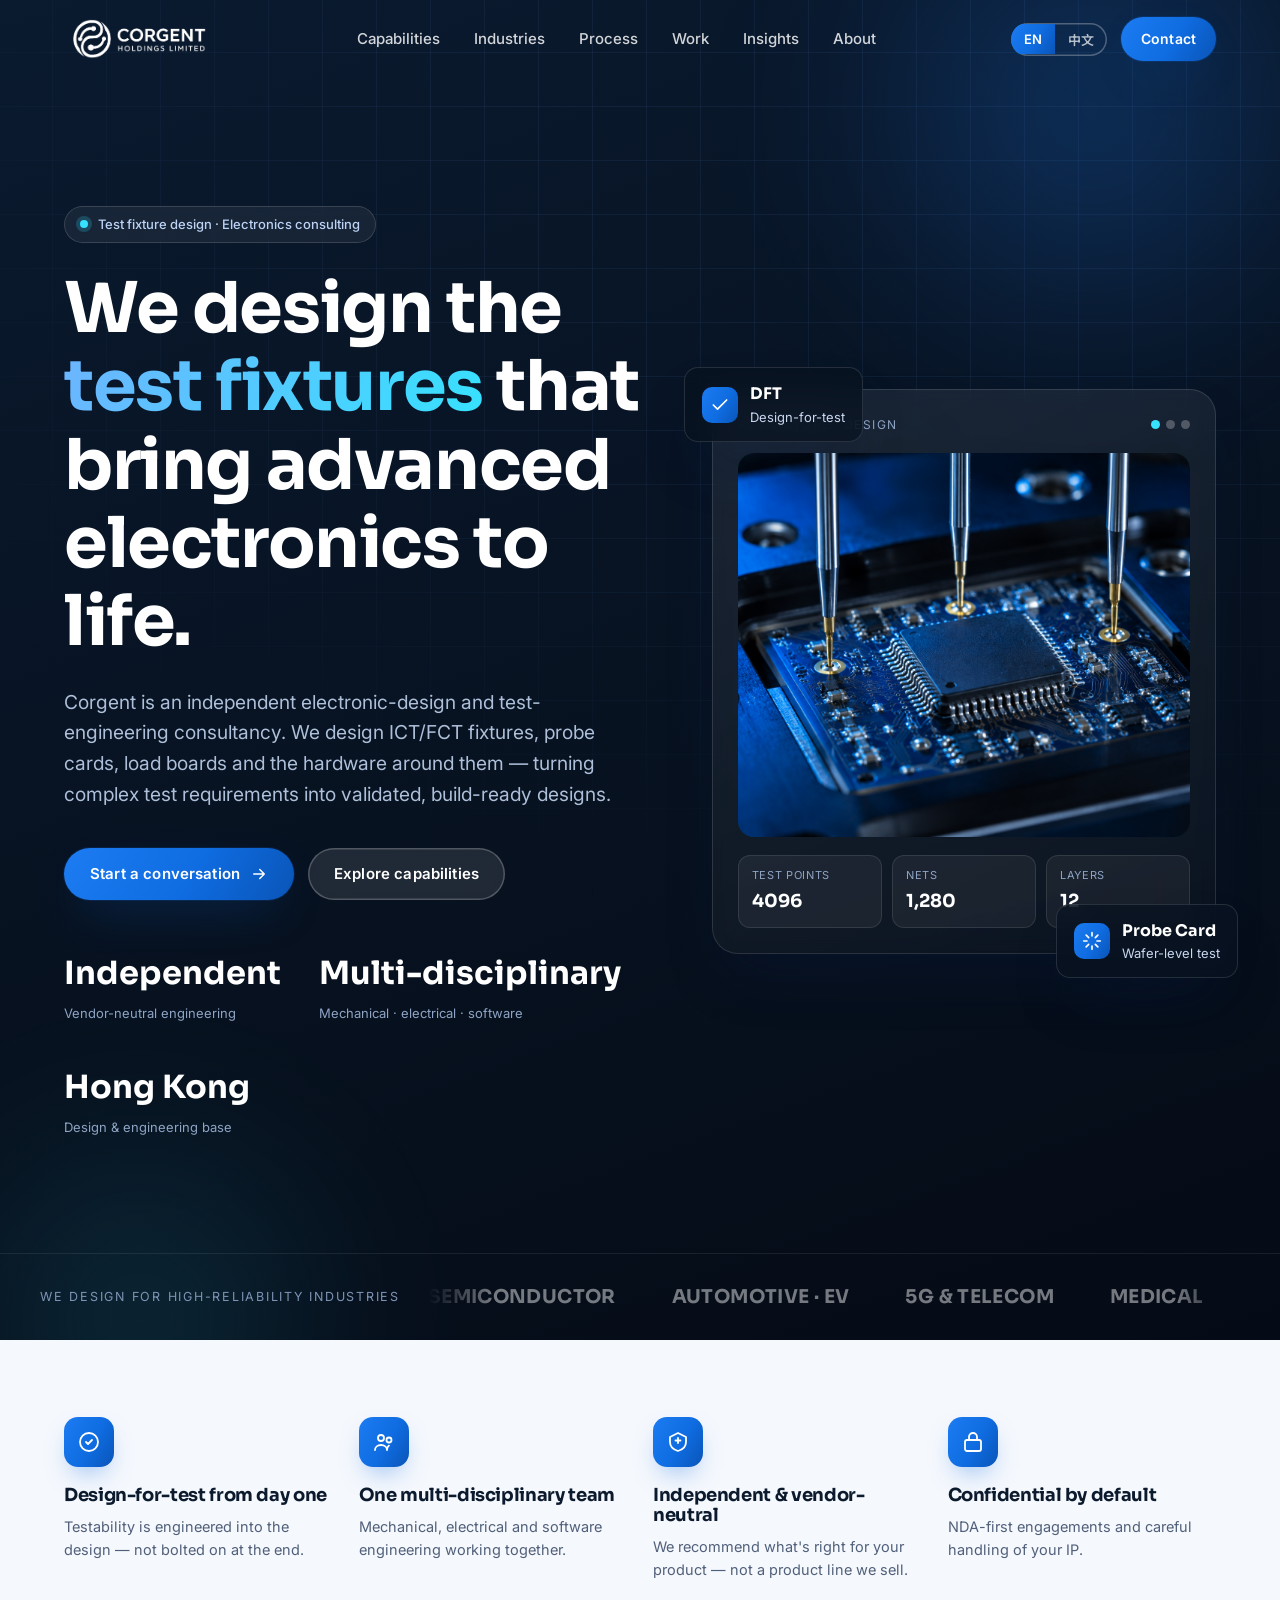
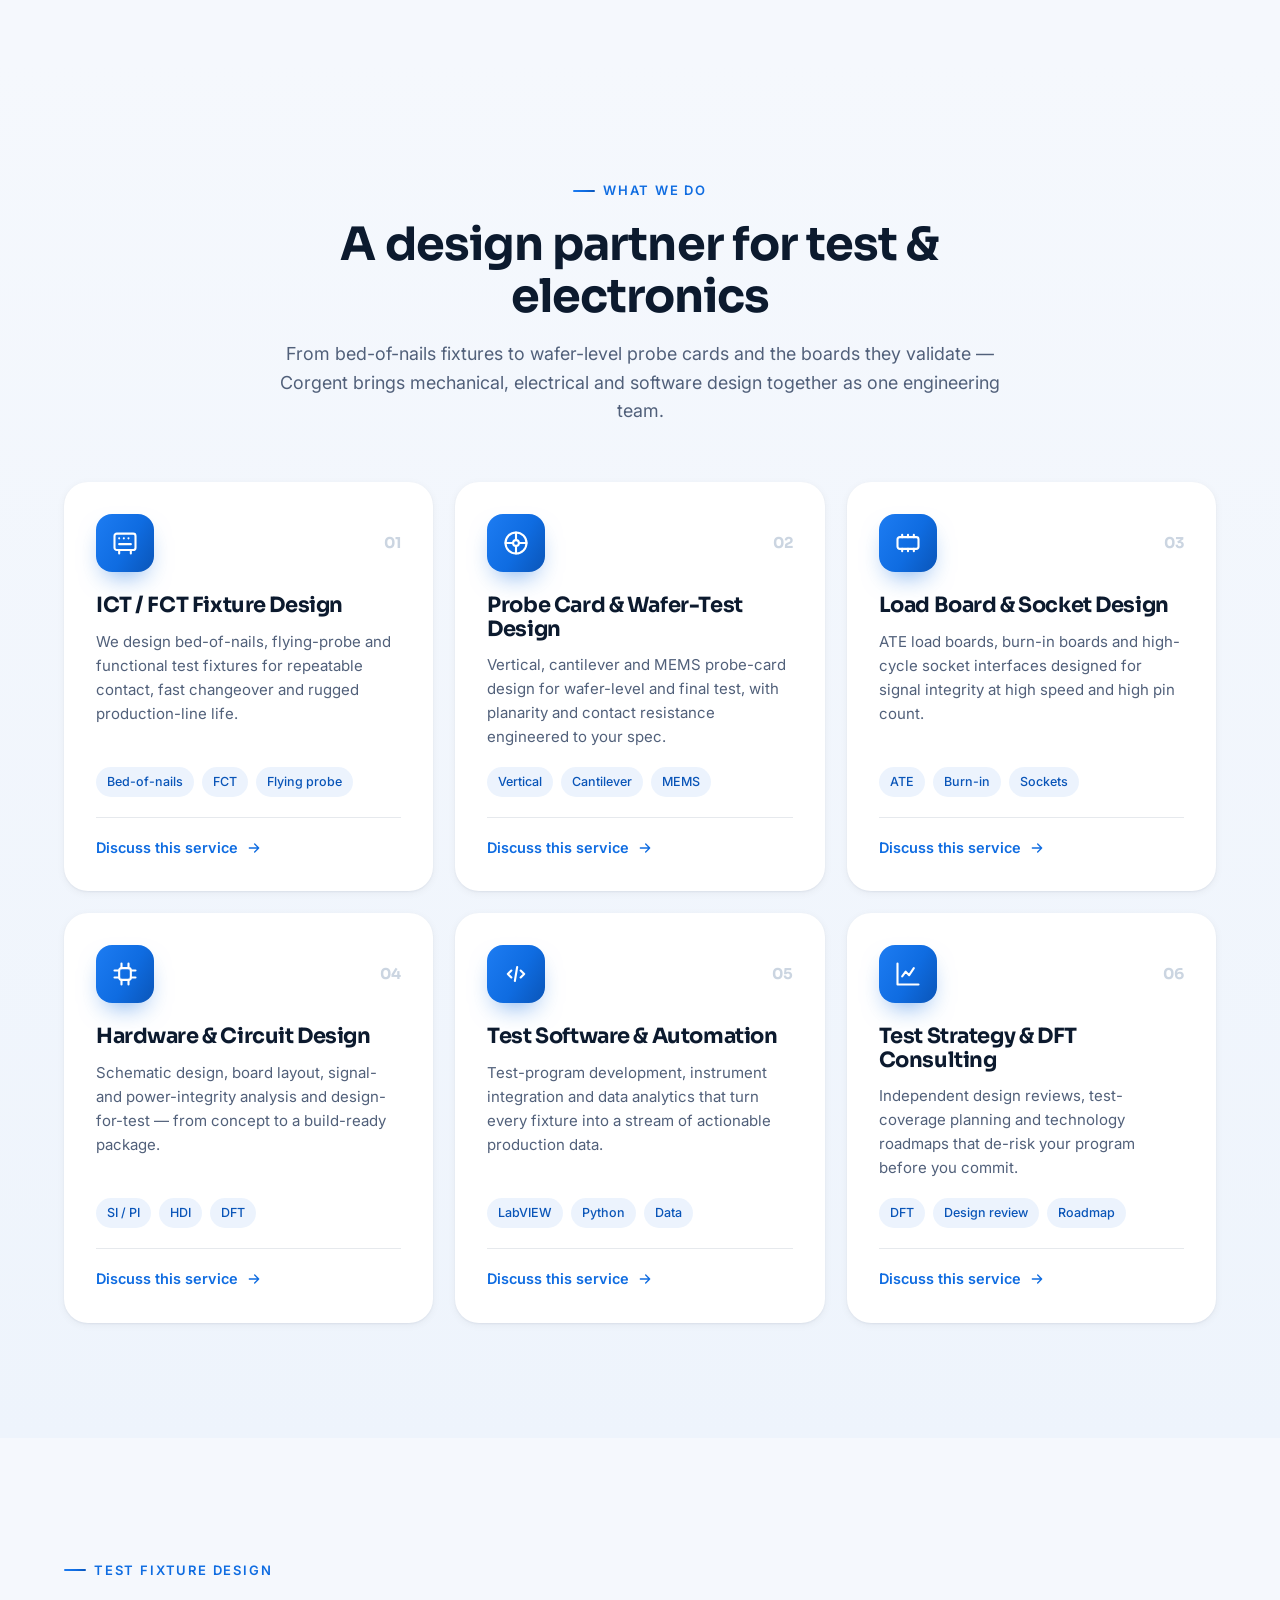
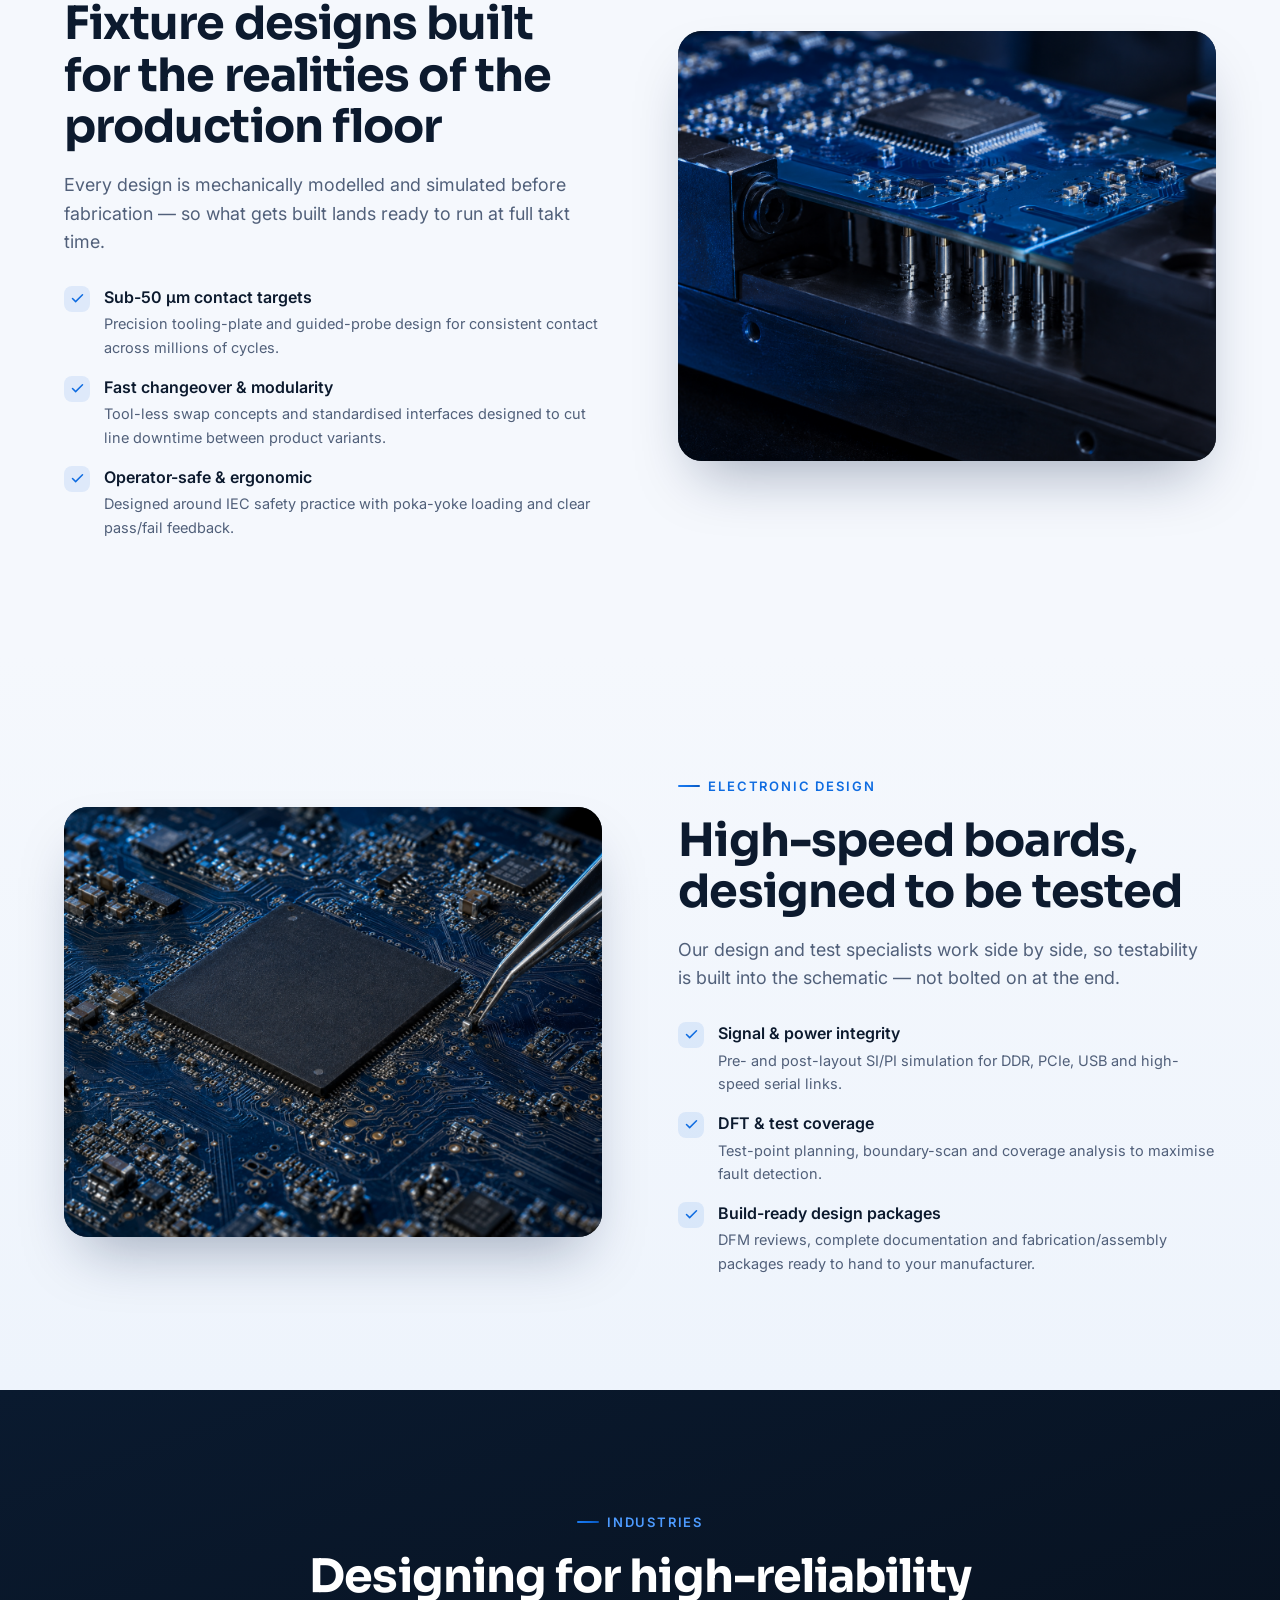
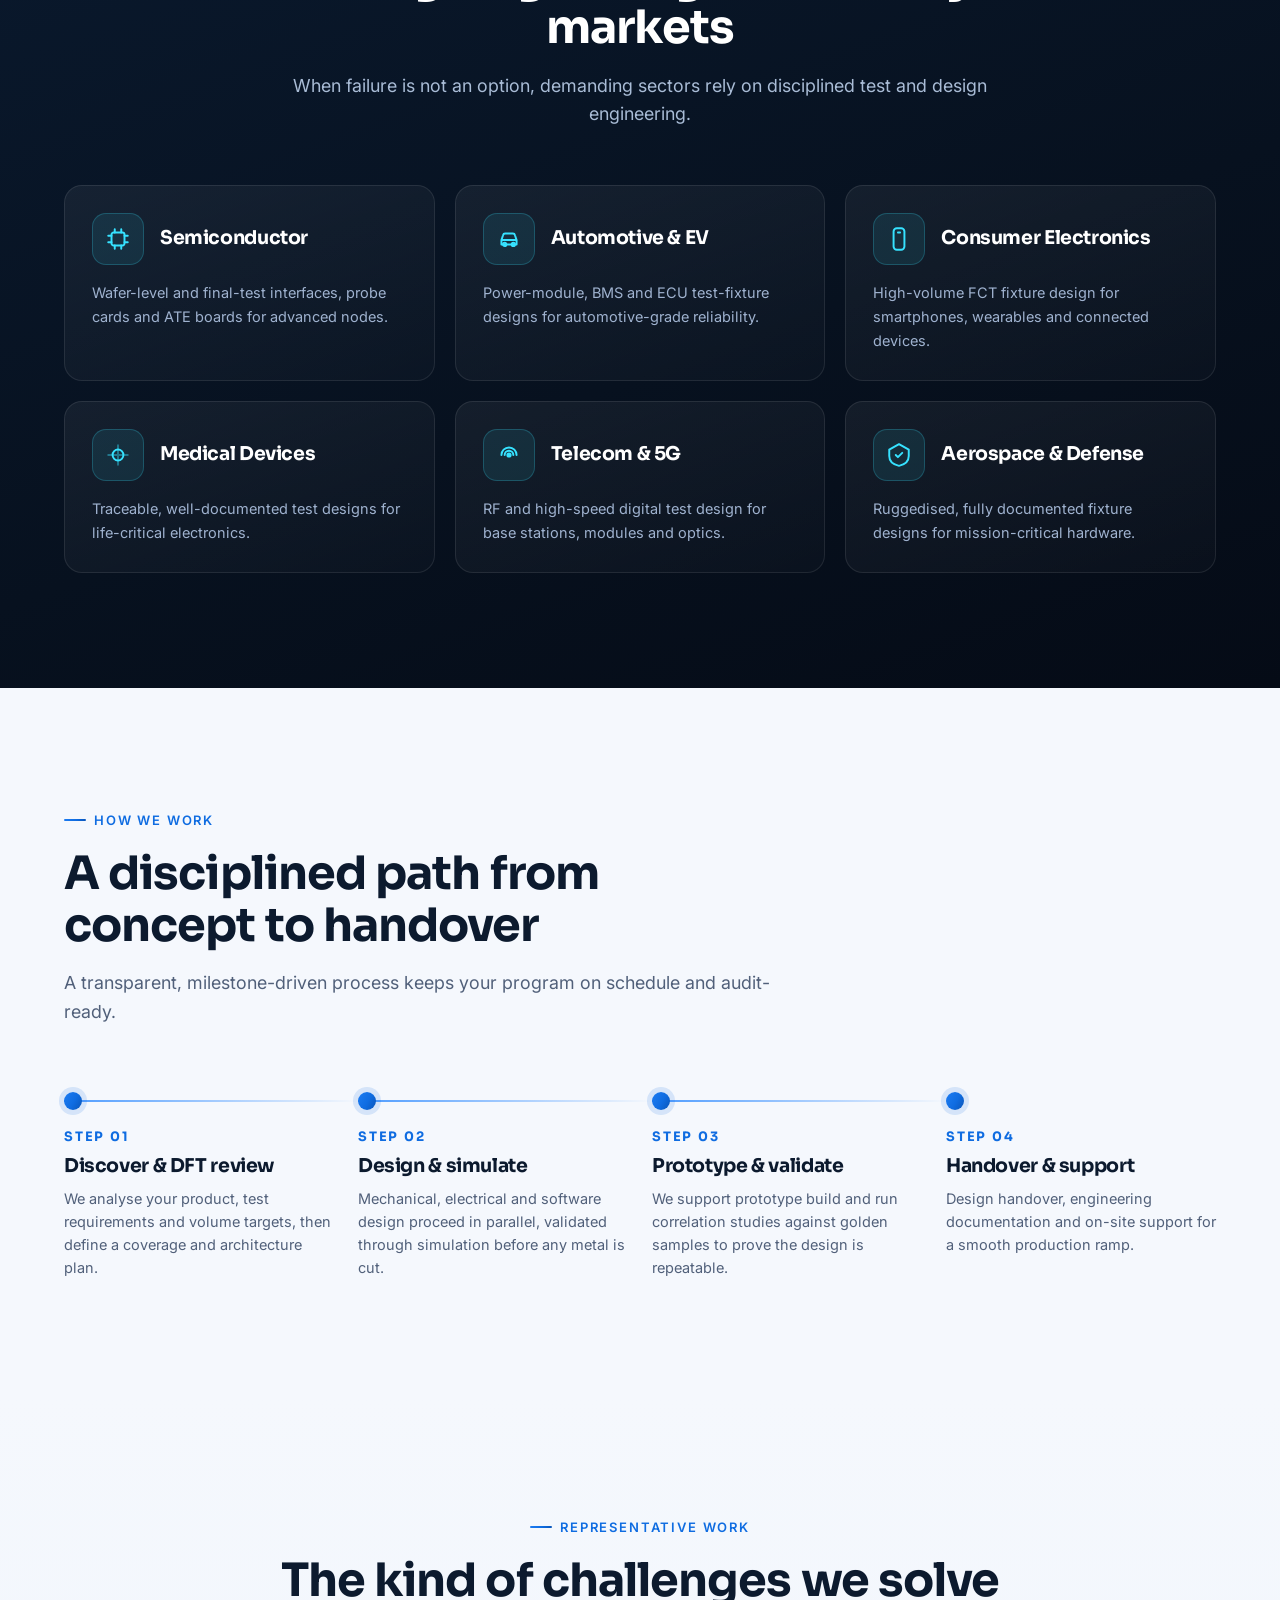
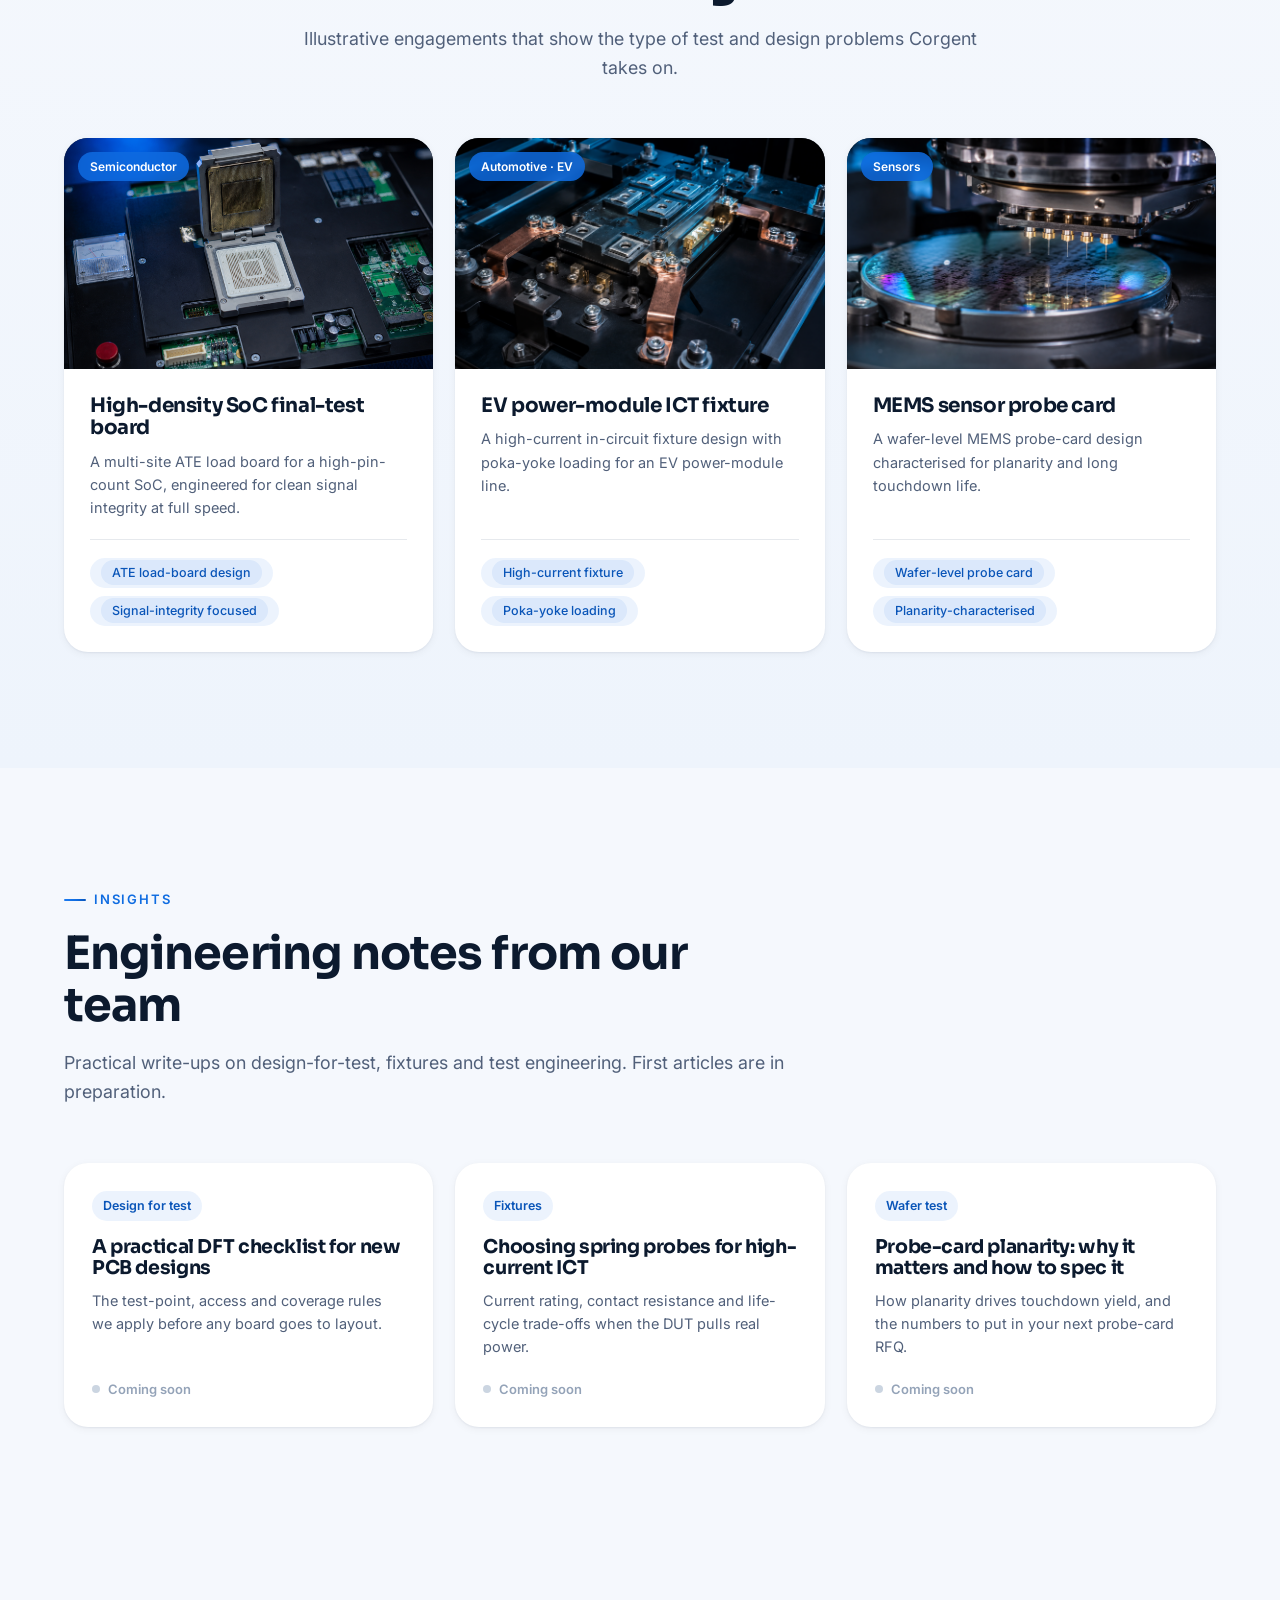
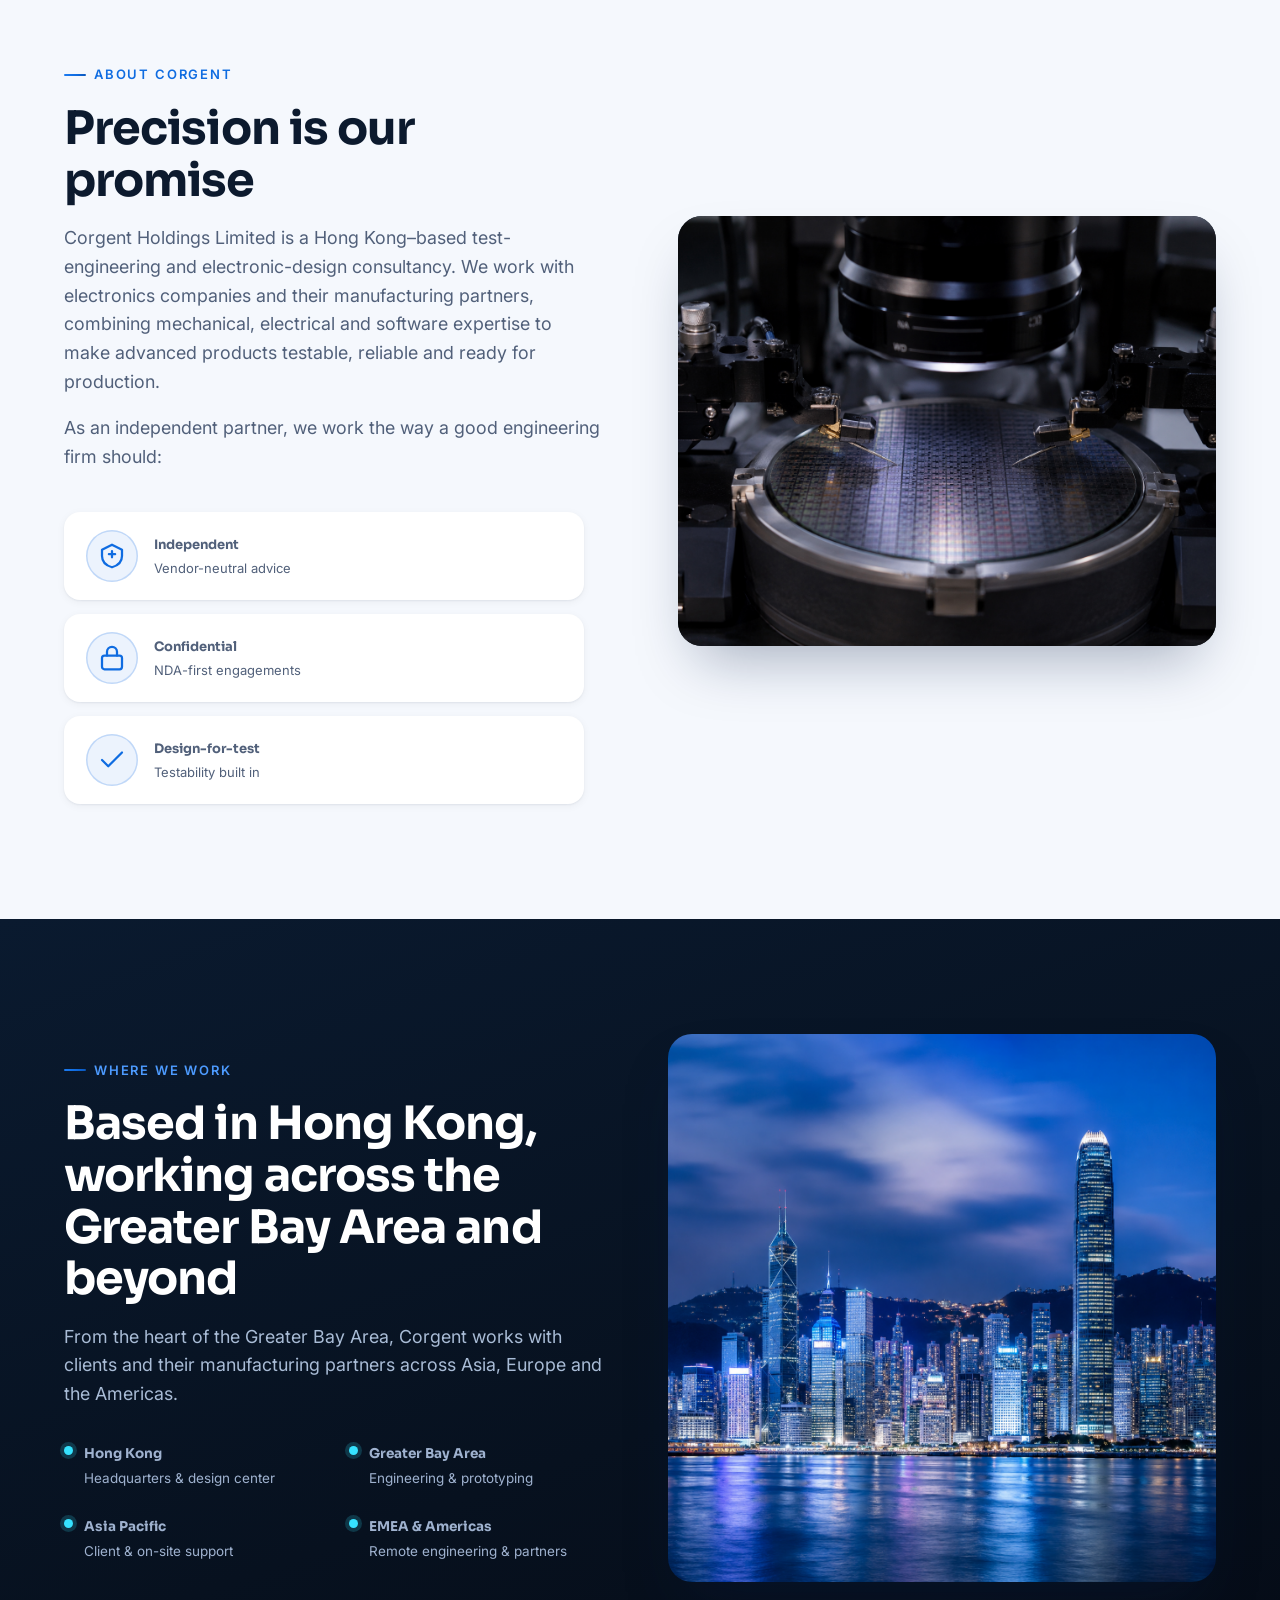
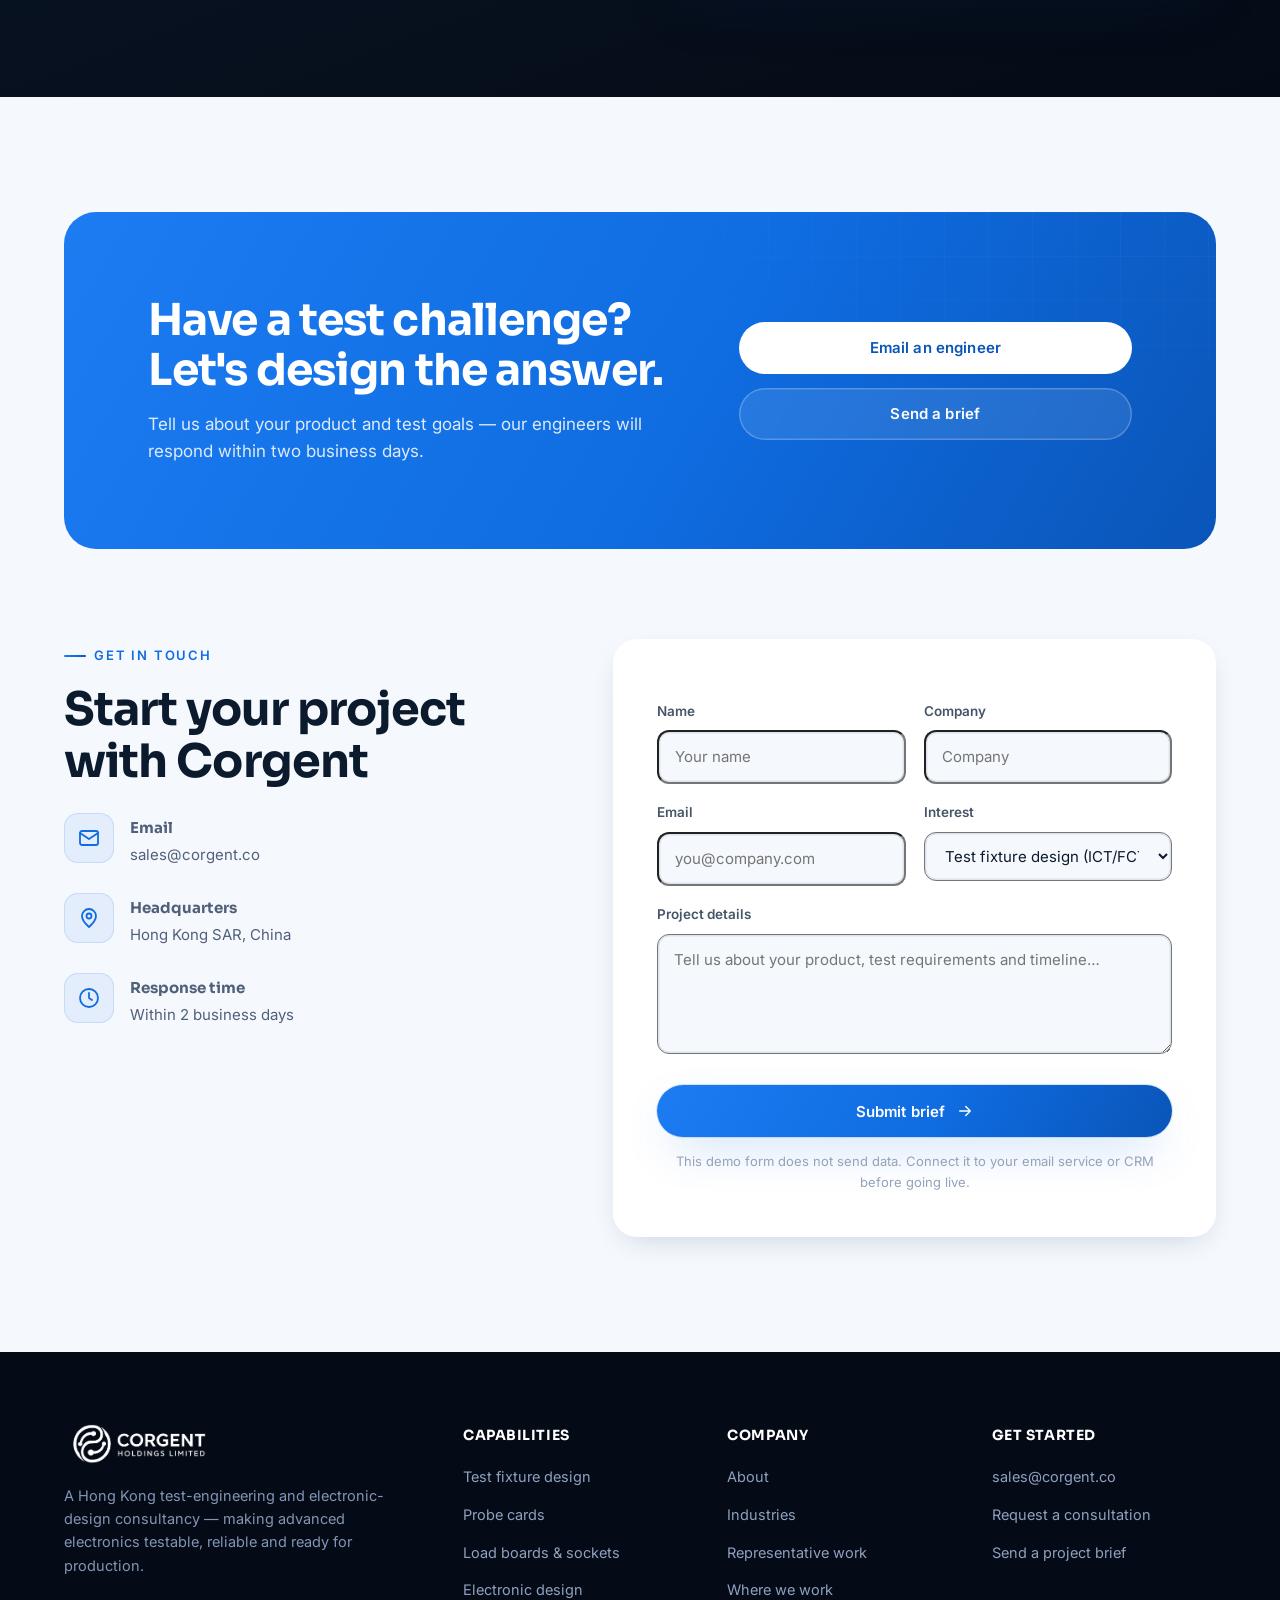
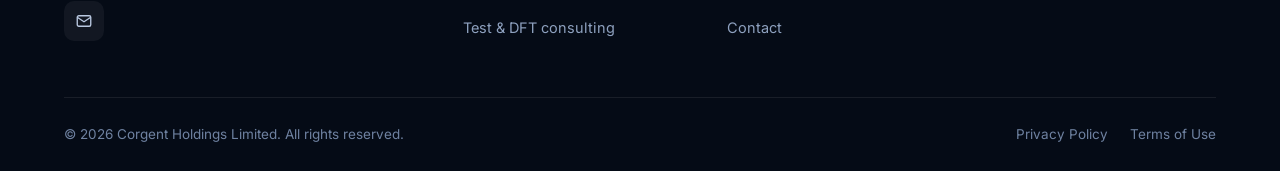
==== index.html @ 74ef3e73 "Corgent Holdings official website Bilingual (EN/中文) static site for Corgent Holdings Limited — a Hon" ====
<!DOCTYPE html>
<html lang="en">
<head>
  <meta charset="UTF-8" />
  <meta name="viewport" content="width=device-width, initial-scale=1.0" />
  <title>Corgent Holdings | Test Fixture &amp; Electronic Design Consultancy</title>
  <meta name="description" content="Corgent Holdings Limited is a Hong Kong electronic-design and test-engineering consultancy. We design chip test fixtures — ICT/FCT, probe cards, load boards and sockets — and advise on design-for-test, signal integrity and hardware design." />
  <meta name="keywords" content="test fixture design, ICT FCT fixture design, probe card design, ATE load board design, design for test, DFT consulting, electronic design consultancy, Corgent, 测试治具设计, 探针卡, 电子设计顾问" />
  <meta name="author" content="Corgent Holdings Limited" />
  <link rel="icon" href="assets/img/favicon.ico" />
  <meta property="og:title" content="Corgent Holdings | Test Fixture &amp; Electronic Design Consultancy" />
  <meta property="og:description" content="An independent test-engineering and electronic-design consultancy based in Hong Kong." />
  <meta property="og:type" content="website" />
  <link rel="preconnect" href="https://fonts.googleapis.com" />
  <link rel="preconnect" href="https://fonts.gstatic.com" crossorigin />
  <link href="https://fonts.googleapis.com/css2?family=Sora:wght@400;500;600;700;800&family=Inter:wght@400;500;600;700&family=Noto+Sans+SC:wght@400;500;700&display=swap" rel="stylesheet" />
  <link rel="stylesheet" href="assets/css/styles.css" />
</head>
<body>

<!-- ============================ HEADER ============================ -->
<header class="header">
  <div class="container header__bar">
    <a href="#home" class="brand" aria-label="Corgent Holdings">
      <img class="brand__logo" src="assets/img/corgent-logo.png" alt="Corgent Holdings Limited" />
    </a>

    <nav class="nav" aria-label="Primary">
      <a class="nav__link" href="#capabilities"><span data-lang="en">Capabilities</span><span data-lang="zh">核心能力</span></a>
      <a class="nav__link" href="#industries"><span data-lang="en">Industries</span><span data-lang="zh">服务行业</span></a>
      <a class="nav__link" href="#process"><span data-lang="en">Process</span><span data-lang="zh">工作流程</span></a>
      <a class="nav__link" href="#work"><span data-lang="en">Work</span><span data-lang="zh">代表项目</span></a>
      <a class="nav__link" href="#insights"><span data-lang="en">Insights</span><span data-lang="zh">洞察</span></a>
      <a class="nav__link" href="#about"><span data-lang="en">About</span><span data-lang="zh">关于我们</span></a>
    </nav>

    <div class="header__right">
      <div class="lang-toggle" role="group" aria-label="Language">
        <button data-lang-btn="en" type="button">EN</button>
        <button data-lang-btn="zh" type="button">中文</button>
      </div>
      <span class="header__cta">
        <a class="btn btn--primary" href="#contact"><span data-lang="en">Contact</span><span data-lang="zh">联系我们</span></a>
      </span>
      <button class="burger" aria-label="Menu" aria-expanded="false" type="button"><span></span><span></span><span></span></button>
    </div>
  </div>
</header>

<!-- mobile drawer -->
<nav class="mobile-nav" aria-label="Mobile">
  <a href="#capabilities"><span data-lang="en">Capabilities</span><span data-lang="zh">核心能力</span></a>
  <a href="#industries"><span data-lang="en">Industries</span><span data-lang="zh">服务行业</span></a>
  <a href="#process"><span data-lang="en">Process</span><span data-lang="zh">工作流程</span></a>
  <a href="#work"><span data-lang="en">Work</span><span data-lang="zh">代表项目</span></a>
  <a href="#insights"><span data-lang="en">Insights</span><span data-lang="zh">洞察</span></a>
  <a href="#about"><span data-lang="en">About</span><span data-lang="zh">关于我们</span></a>
  <a class="btn btn--primary" href="#contact"><span data-lang="en">Contact us</span><span data-lang="zh">联系我们</span></a>
</nav>

<main>
<!-- ============================ HERO ============================ -->
<section class="hero" id="home">
  <div class="hero__bg" aria-hidden="true">
    <div class="hero__grid"></div>
    <div class="hero__glow hero__glow--1"></div>
    <div class="hero__glow hero__glow--2"></div>
  </div>
  <div class="container">
    <div class="hero__inner">
      <div class="hero__copy">
        <span class="hero__badge" data-reveal><span class="dot"></span>
          <span data-lang="en">Test fixture design · Electronics consulting</span>
          <span data-lang="zh">测试治具设计 · 电子工程顾问</span>
        </span>
        <h1 data-reveal data-delay="1">
          <span data-lang="en">We design the <span class="text-grad">test fixtures</span> that bring advanced electronics to life.</span>
          <span data-lang="zh">我们设计让先进电子产品<span class="text-grad">精准验证</span>的测试治具。</span>
        </h1>
        <p class="hero__lead" data-reveal data-delay="2">
          <span data-lang="en">Corgent is an independent electronic-design and test-engineering consultancy. We design ICT/FCT fixtures, probe cards, load boards and the hardware around them — turning complex test requirements into validated, build-ready designs.</span>
          <span data-lang="zh">科進是一家独立的电子设计与测试工程顾问公司。我们设计 ICT/FCT 测试治具、探针卡、负载板及相关硬件，将复杂的测试需求转化为经验证、可制造的设计方案。</span>
        </p>
        <div class="hero__actions" data-reveal data-delay="3">
          <a class="btn btn--primary" href="#contact">
            <span data-lang="en">Start a conversation</span><span data-lang="zh">与我们交流</span>
            <svg viewBox="0 0 24 24" fill="none" stroke="currentColor" stroke-width="2" stroke-linecap="round" stroke-linejoin="round"><path d="M5 12h14M13 6l6 6-6 6"/></svg>
          </a>
          <a class="btn btn--light" href="#capabilities">
            <span data-lang="en">Explore capabilities</span><span data-lang="zh">了解核心能力</span>
          </a>
        </div>
        <div class="hero__meta" data-reveal data-delay="3">
          <div><div class="num">Independent</div><div class="lbl"><span data-lang="en">Vendor-neutral engineering</span><span data-lang="zh">厂商中立的工程视角</span></div></div>
          <div><div class="num">Multi-disciplinary</div><div class="lbl"><span data-lang="en">Mechanical · electrical · software</span><span data-lang="zh">机械 · 电气 · 软件一体</span></div></div>
          <div><div class="num">Hong Kong</div><div class="lbl"><span data-lang="en">Design &amp; engineering base</span><span data-lang="zh">设计与工程基地</span></div></div>
        </div>
      </div>

      <!-- Hero visual -->
      <div class="hero__visual" data-reveal data-delay="2">
        <div class="fixture-card">
          <div class="fixture-card__head">
            <span class="fixture-card__tag">FCT FIXTURE · DESIGN</span>
            <span class="fixture-card__dots"><i></i><i></i><i></i></span>
          </div>
          <div class="pcb">
            <img src="assets/img/hero-fixture.png" alt="Precision test probes contacting a circuit board on a Corgent test fixture" fetchpriority="high" />
          </div>
          <div class="fixture-card__row">
            <div class="chip-pill"><div class="k">TEST POINTS</div><div class="v" data-count="4096" aria-label="4096">4096</div></div>
            <div class="chip-pill"><div class="k">NETS</div><div class="v">1,280</div></div>
            <div class="chip-pill"><div class="k">LAYERS</div><div class="v">12</div></div>
          </div>
        </div>
        <div class="hero__float hero__float--1">
          <span class="ico"><svg viewBox="0 0 24 24" fill="none" stroke="currentColor" stroke-width="2" stroke-linecap="round" stroke-linejoin="round"><path d="M20 6 9 17l-5-5"/></svg></span>
          <span class="t"><b>DFT</b><span data-lang="en">Design-for-test</span><span data-lang="zh">可测试性设计</span></span>
        </div>
        <div class="hero__float hero__float--2">
          <span class="ico"><svg viewBox="0 0 24 24" fill="none" stroke="currentColor" stroke-width="2" stroke-linecap="round" stroke-linejoin="round"><path d="M12 2v4M12 18v4M2 12h4M18 12h4M5 5l3 3M16 16l3 3M19 5l-3 3M8 16l-3 3"/></svg></span>
          <span class="t"><b>Probe Card</b><span data-lang="en">Wafer-level test</span><span data-lang="zh">晶圆级测试</span></span>
        </div>
      </div>
    </div>
  </div>

  <!-- trust strip -->
  <div class="trust">
    <div class="container trust__inner">
      <span class="trust__label"><span data-lang="en">We design for high-reliability industries</span><span data-lang="zh">服务于高可靠性行业</span></span>
      <div class="marquee"><div class="marquee__track">
        <span>SEMICONDUCTOR</span><span>AUTOMOTIVE · EV</span><span>5G &amp; TELECOM</span><span>MEDICAL</span><span>CONSUMER</span><span>AEROSPACE</span><span>INDUSTRIAL IoT</span>
        <span>SEMICONDUCTOR</span><span>AUTOMOTIVE · EV</span><span>5G &amp; TELECOM</span><span>MEDICAL</span><span>CONSUMER</span><span>AEROSPACE</span><span>INDUSTRIAL IoT</span>
      </div></div>
    </div>
  </div>
</section>

<!-- ============================ WHY / VALUE PILLARS ============================ -->
<section class="section section--tight">
  <div class="container">
    <div class="pillars">
      <div class="pillar" data-reveal>
        <div class="pillar__ico"><svg viewBox="0 0 24 24" fill="none" stroke="currentColor" stroke-width="1.8" stroke-linecap="round" stroke-linejoin="round"><path d="m9 12 2 2 4-4"/><circle cx="12" cy="12" r="9"/></svg></div>
        <h4><span data-lang="en">Design-for-test from day one</span><span data-lang="zh">从设计之初就考虑测试</span></h4>
        <p><span data-lang="en">Testability is engineered into the design — not bolted on at the end.</span><span data-lang="zh">将可测试性融入设计之初，而非在末端补救。</span></p>
      </div>
      <div class="pillar" data-reveal data-delay="1">
        <div class="pillar__ico"><svg viewBox="0 0 24 24" fill="none" stroke="currentColor" stroke-width="1.8" stroke-linecap="round" stroke-linejoin="round"><circle cx="9" cy="8" r="3"/><circle cx="17" cy="10" r="2.5"/><path d="M3 20c0-3 2.7-5 6-5s6 2 6 5M15 20c0-2 .7-3.6 2-4.4"/></svg></div>
        <h4><span data-lang="en">One multi-disciplinary team</span><span data-lang="zh">多学科一体团队</span></h4>
        <p><span data-lang="en">Mechanical, electrical and software engineering working together.</span><span data-lang="zh">机械、电气与软件工程协同作战。</span></p>
      </div>
      <div class="pillar" data-reveal data-delay="2">
        <div class="pillar__ico"><svg viewBox="0 0 24 24" fill="none" stroke="currentColor" stroke-width="1.8" stroke-linecap="round" stroke-linejoin="round"><path d="M12 3 4 7v5c0 5 3.4 7.7 8 9 4.6-1.3 8-4 8-9V7z"/><path d="M12 8v5M9.5 10.5h5"/></svg></div>
        <h4><span data-lang="en">Independent &amp; vendor-neutral</span><span data-lang="zh">独立 · 厂商中立</span></h4>
        <p><span data-lang="en">We recommend what's right for your product — not a product line we sell.</span><span data-lang="zh">我们只推荐最适合您产品的方案，而非自家产品。</span></p>
      </div>
      <div class="pillar" data-reveal data-delay="3">
        <div class="pillar__ico"><svg viewBox="0 0 24 24" fill="none" stroke="currentColor" stroke-width="1.8" stroke-linecap="round" stroke-linejoin="round"><rect x="4" y="10" width="16" height="11" rx="2"/><path d="M8 10V7a4 4 0 0 1 8 0v3"/></svg></div>
        <h4><span data-lang="en">Confidential by default</span><span data-lang="zh">默认保密</span></h4>
        <p><span data-lang="en">NDA-first engagements and careful handling of your IP.</span><span data-lang="zh">以保密协议为前提，谨慎对待您的知识产权。</span></p>
      </div>
    </div>
  </div>
</section>

<!-- ============================ CAPABILITIES ============================ -->
<section class="section section--soft" id="capabilities">
  <div class="container">
    <div class="section-head section-head--center" data-reveal>
      <span class="eyebrow"><span data-lang="en">What we do</span><span data-lang="zh">核心能力</span></span>
      <h2 class="section-title"><span data-lang="en">A design partner for test &amp; electronics</span><span data-lang="zh">测试与电子设计的工程伙伴</span></h2>
      <p class="section-lead"><span data-lang="en">From bed-of-nails fixtures to wafer-level probe cards and the boards they validate — Corgent brings mechanical, electrical and software design together as one engineering team.</span><span data-lang="zh">从针床治具到晶圆级探针卡，再到被验证的电路设计，科進以一体化工程团队整合机械、电气与软件设计。</span></p>
    </div>

    <div class="cards cards--3 cap-grid">
      <!-- 1 -->
      <article class="cap" data-reveal>
        <div class="cap__top">
          <div class="cap__icon"><svg viewBox="0 0 24 24" fill="none" stroke="currentColor" stroke-width="1.8" stroke-linecap="round" stroke-linejoin="round"><rect x="3" y="4" width="18" height="14" rx="2"/><path d="M7 18v3M17 18v3M7 8h.01M11 8h.01M15 8h.01M7 13h10"/></svg></div>
          <span class="cap__no">01</span>
        </div>
        <h3><span data-lang="en">ICT / FCT Fixture Design</span><span data-lang="zh">ICT / FCT 治具设计</span></h3>
        <p><span data-lang="en">We design bed-of-nails, flying-probe and functional test fixtures for repeatable contact, fast changeover and rugged production-line life.</span><span data-lang="zh">设计针床、飞针与功能测试治具，确保接触可靠、换型快速，并适应严苛的产线长期运行。</span></p>
        <div class="cap__tags"><span>Bed-of-nails</span><span>FCT</span><span>Flying probe</span></div>
        <a class="link-arrow cap__cta" href="#contact-form" data-interest="fixtures"><span data-lang="en">Discuss this service</span><span data-lang="zh">咨询此服务</span><svg viewBox="0 0 24 24" fill="none" stroke="currentColor" stroke-width="2" stroke-linecap="round" stroke-linejoin="round"><path d="M5 12h14M13 6l6 6-6 6"/></svg></a>
      </article>
      <!-- 2 -->
      <article class="cap" data-reveal data-delay="1">
        <div class="cap__top">
          <div class="cap__icon"><svg viewBox="0 0 24 24" fill="none" stroke="currentColor" stroke-width="1.8" stroke-linecap="round" stroke-linejoin="round"><circle cx="12" cy="12" r="9"/><path d="M12 3v6M12 15v6M3 12h6M15 12h6"/><circle cx="12" cy="12" r="2.5"/></svg></div>
          <span class="cap__no">02</span>
        </div>
        <h3><span data-lang="en">Probe Card &amp; Wafer-Test Design</span><span data-lang="zh">探针卡与晶圆测试设计</span></h3>
        <p><span data-lang="en">Vertical, cantilever and MEMS probe-card design for wafer-level and final test, with planarity and contact resistance engineered to your spec.</span><span data-lang="zh">面向晶圆级与终测的垂直式、悬臂式与 MEMS 探针卡设计，平面度与接触电阻均按规格设计。</span></p>
        <div class="cap__tags"><span>Vertical</span><span>Cantilever</span><span>MEMS</span></div>
        <a class="link-arrow cap__cta" href="#contact-form" data-interest="probe"><span data-lang="en">Discuss this service</span><span data-lang="zh">咨询此服务</span><svg viewBox="0 0 24 24" fill="none" stroke="currentColor" stroke-width="2" stroke-linecap="round" stroke-linejoin="round"><path d="M5 12h14M13 6l6 6-6 6"/></svg></a>
      </article>
      <!-- 3 -->
      <article class="cap" data-reveal data-delay="2">
        <div class="cap__top">
          <div class="cap__icon"><svg viewBox="0 0 24 24" fill="none" stroke="currentColor" stroke-width="1.8" stroke-linecap="round" stroke-linejoin="round"><rect x="3" y="7" width="18" height="10" rx="2"/><path d="M7 7V5M12 7V5M17 7V5M7 17v2M12 17v2M17 17v2"/></svg></div>
          <span class="cap__no">03</span>
        </div>
        <h3><span data-lang="en">Load Board &amp; Socket Design</span><span data-lang="zh">负载板与测试座设计</span></h3>
        <p><span data-lang="en">ATE load boards, burn-in boards and high-cycle socket interfaces designed for signal integrity at high speed and high pin count.</span><span data-lang="zh">设计 ATE 负载板、老化板与高循环测试座接口，在高速率、高针数下保持卓越信号完整性。</span></p>
        <div class="cap__tags"><span>ATE</span><span>Burn-in</span><span>Sockets</span></div>
        <a class="link-arrow cap__cta" href="#contact-form" data-interest="loadboard"><span data-lang="en">Discuss this service</span><span data-lang="zh">咨询此服务</span><svg viewBox="0 0 24 24" fill="none" stroke="currentColor" stroke-width="2" stroke-linecap="round" stroke-linejoin="round"><path d="M5 12h14M13 6l6 6-6 6"/></svg></a>
      </article>
      <!-- 4 -->
      <article class="cap" data-reveal>
        <div class="cap__top">
          <div class="cap__icon"><svg viewBox="0 0 24 24" fill="none" stroke="currentColor" stroke-width="1.8" stroke-linecap="round" stroke-linejoin="round"><path d="M9 3v4M15 3v4M9 17v4M15 17v4M3 9h4M3 15h4M17 9h4M17 15h4"/><rect x="7" y="7" width="10" height="10" rx="2"/></svg></div>
          <span class="cap__no">04</span>
        </div>
        <h3><span data-lang="en">Hardware &amp; Circuit Design</span><span data-lang="zh">硬件与电路设计</span></h3>
        <p><span data-lang="en">Schematic design, board layout, signal- and power-integrity analysis and design-for-test — from concept to a build-ready package.</span><span data-lang="zh">原理图设计、电路板布局、信号与电源完整性分析以及可测试性设计，从概念到可制造的设计资料包。</span></p>
        <div class="cap__tags"><span>SI / PI</span><span>HDI</span><span>DFT</span></div>
        <a class="link-arrow cap__cta" href="#contact-form" data-interest="design"><span data-lang="en">Discuss this service</span><span data-lang="zh">咨询此服务</span><svg viewBox="0 0 24 24" fill="none" stroke="currentColor" stroke-width="2" stroke-linecap="round" stroke-linejoin="round"><path d="M5 12h14M13 6l6 6-6 6"/></svg></a>
      </article>
      <!-- 5 -->
      <article class="cap" data-reveal data-delay="1">
        <div class="cap__top">
          <div class="cap__icon"><svg viewBox="0 0 24 24" fill="none" stroke="currentColor" stroke-width="1.8" stroke-linecap="round" stroke-linejoin="round"><path d="m8 9-3 3 3 3M16 9l3 3-3 3M13 6l-2 12"/></svg></div>
          <span class="cap__no">05</span>
        </div>
        <h3><span data-lang="en">Test Software &amp; Automation</span><span data-lang="zh">测试软件与自动化</span></h3>
        <p><span data-lang="en">Test-program development, instrument integration and data analytics that turn every fixture into a stream of actionable production data.</span><span data-lang="zh">测试程序开发、仪器集成与数据分析，让每一套治具都成为可驱动决策的生产数据来源。</span></p>
        <div class="cap__tags"><span>LabVIEW</span><span>Python</span><span>Data</span></div>
        <a class="link-arrow cap__cta" href="#contact-form" data-interest="software"><span data-lang="en">Discuss this service</span><span data-lang="zh">咨询此服务</span><svg viewBox="0 0 24 24" fill="none" stroke="currentColor" stroke-width="2" stroke-linecap="round" stroke-linejoin="round"><path d="M5 12h14M13 6l6 6-6 6"/></svg></a>
      </article>
      <!-- 6 -->
      <article class="cap" data-reveal data-delay="2">
        <div class="cap__top">
          <div class="cap__icon"><svg viewBox="0 0 24 24" fill="none" stroke="currentColor" stroke-width="1.8" stroke-linecap="round" stroke-linejoin="round"><path d="M3 3v18h18"/><path d="m7 14 3-4 3 3 4-6"/></svg></div>
          <span class="cap__no">06</span>
        </div>
        <h3><span data-lang="en">Test Strategy &amp; DFT Consulting</span><span data-lang="zh">测试策略与 DFT 顾问</span></h3>
        <p><span data-lang="en">Independent design reviews, test-coverage planning and technology roadmaps that de-risk your program before you commit.</span><span data-lang="zh">独立设计评审、测试覆盖率规划与技术路线图，在投入前为您的项目降低风险。</span></p>
        <div class="cap__tags"><span>DFT</span><span>Design review</span><span>Roadmap</span></div>
        <a class="link-arrow cap__cta" href="#contact-form" data-interest="dft"><span data-lang="en">Discuss this service</span><span data-lang="zh">咨询此服务</span><svg viewBox="0 0 24 24" fill="none" stroke="currentColor" stroke-width="2" stroke-linecap="round" stroke-linejoin="round"><path d="M5 12h14M13 6l6 6-6 6"/></svg></a>
      </article>
    </div>
  </div>
</section>

<!-- ============================ SPLIT: FIXTURES ============================ -->
<section class="section" id="fixtures">
  <div class="container split">
    <div class="split__copy" data-reveal>
      <span class="eyebrow"><span data-lang="en">Test fixture design</span><span data-lang="zh">测试治具设计</span></span>
      <h2 class="section-title"><span data-lang="en">Fixture designs built for the realities of the production floor</span><span data-lang="zh">为真实产线而生的治具设计</span></h2>
      <p class="section-lead"><span data-lang="en">Every design is mechanically modelled and simulated before fabrication — so what gets built lands ready to run at full takt time.</span><span data-lang="zh">每一套设计在制造前都经过机械建模与仿真，使最终成品到线即可满节拍运行。</span></p>
      <ul class="feature-list">
        <li><span class="tick"><svg viewBox="0 0 24 24" fill="none" stroke="currentColor" stroke-width="2.4" stroke-linecap="round" stroke-linejoin="round"><path d="M20 6 9 17l-5-5"/></svg></span><div><b><span data-lang="en">Sub-50 µm contact targets</span><span data-lang="zh">亚 50 µm 接触精度目标</span></b><p><span data-lang="en">Precision tooling-plate and guided-probe design for consistent contact across millions of cycles.</span><span data-lang="zh">精密定位板与导向探针设计，在数百万次循环中保持稳定接触。</span></p></div></li>
        <li><span class="tick"><svg viewBox="0 0 24 24" fill="none" stroke="currentColor" stroke-width="2.4" stroke-linecap="round" stroke-linejoin="round"><path d="M20 6 9 17l-5-5"/></svg></span><div><b><span data-lang="en">Fast changeover &amp; modularity</span><span data-lang="zh">快速换型与模块化</span></b><p><span data-lang="en">Tool-less swap concepts and standardised interfaces designed to cut line downtime between product variants.</span><span data-lang="zh">免工具更换概念与标准化接口设计，缩短产品换型停机时间。</span></p></div></li>
        <li><span class="tick"><svg viewBox="0 0 24 24" fill="none" stroke="currentColor" stroke-width="2.4" stroke-linecap="round" stroke-linejoin="round"><path d="M20 6 9 17l-5-5"/></svg></span><div><b><span data-lang="en">Operator-safe &amp; ergonomic</span><span data-lang="zh">人因安全与工效设计</span></b><p><span data-lang="en">Designed around IEC safety practice with poka-yoke loading and clear pass/fail feedback.</span><span data-lang="zh">遵循 IEC 安全实践，配备防呆上料与清晰的良/不良判定反馈。</span></p></div></li>
      </ul>
    </div>
    <div class="split__media" data-reveal data-delay="1">
      <div class="media-frame">
        <img src="assets/img/fixture-ict.png" alt="A circuit board clamped on a bed-of-nails ICT fixture, spring probes contacting the board" loading="lazy" />
      </div>
    </div>
  </div>
</section>

<!-- ============================ SPLIT: DESIGN ============================ -->
<section class="section section--soft" id="design">
  <div class="container split split--rev">
    <div class="split__copy" data-reveal data-delay="1">
      <span class="eyebrow"><span data-lang="en">Electronic design</span><span data-lang="zh">电子设计</span></span>
      <h2 class="section-title"><span data-lang="en">High-speed boards, designed to be tested</span><span data-lang="zh">面向可测试性的高速电路设计</span></h2>
      <p class="section-lead"><span data-lang="en">Our design and test specialists work side by side, so testability is built into the schematic — not bolted on at the end.</span><span data-lang="zh">我们的设计与测试专家协同工作，在原理图阶段即植入可测试性，而非在末端补救。</span></p>
      <ul class="feature-list">
        <li><span class="tick"><svg viewBox="0 0 24 24" fill="none" stroke="currentColor" stroke-width="2.4" stroke-linecap="round" stroke-linejoin="round"><path d="M20 6 9 17l-5-5"/></svg></span><div><b><span data-lang="en">Signal &amp; power integrity</span><span data-lang="zh">信号与电源完整性</span></b><p><span data-lang="en">Pre- and post-layout SI/PI simulation for DDR, PCIe, USB and high-speed serial links.</span><span data-lang="zh">针对 DDR、PCIe、USB 等高速串行链路的布局前后 SI/PI 仿真。</span></p></div></li>
        <li><span class="tick"><svg viewBox="0 0 24 24" fill="none" stroke="currentColor" stroke-width="2.4" stroke-linecap="round" stroke-linejoin="round"><path d="M20 6 9 17l-5-5"/></svg></span><div><b><span data-lang="en">DFT &amp; test coverage</span><span data-lang="zh">DFT 与测试覆盖率</span></b><p><span data-lang="en">Test-point planning, boundary-scan and coverage analysis to maximise fault detection.</span><span data-lang="zh">测试点规划、边界扫描与覆盖率分析，最大化故障检出能力。</span></p></div></li>
        <li><span class="tick"><svg viewBox="0 0 24 24" fill="none" stroke="currentColor" stroke-width="2.4" stroke-linecap="round" stroke-linejoin="round"><path d="M20 6 9 17l-5-5"/></svg></span><div><b><span data-lang="en">Build-ready design packages</span><span data-lang="zh">可制造的设计资料包</span></b><p><span data-lang="en">DFM reviews, complete documentation and fabrication/assembly packages ready to hand to your manufacturer.</span><span data-lang="zh">DFM 评审、完整文档与制造/组装资料包，可直接交付您的制造方。</span></p></div></li>
      </ul>
    </div>
    <div class="split__media" data-reveal>
      <div class="media-frame">
        <img src="assets/img/design-pcb.png" alt="High-density multilayer PCB with a central processor, inspected with precision tweezers" loading="lazy" />
      </div>
    </div>
  </div>
</section>

<!-- ============================ INDUSTRIES ============================ -->
<section class="section section--ink" id="industries">
  <div class="container">
    <div class="section-head section-head--center" data-reveal>
      <span class="eyebrow"><span data-lang="en">Industries</span><span data-lang="zh">服务行业</span></span>
      <h2 class="section-title"><span data-lang="en">Designing for high-reliability markets</span><span data-lang="zh">深耕高可靠性领域</span></h2>
      <p class="section-lead"><span data-lang="en">When failure is not an option, demanding sectors rely on disciplined test and design engineering.</span><span data-lang="zh">在零容错的应用场景中，严苛行业依赖严谨的测试与设计工程。</span></p>
    </div>
    <div class="ind-grid">
      <article class="ind" data-reveal>
        <div class="ind__head">
          <div class="ind__icon"><svg viewBox="0 0 24 24" fill="none" stroke="currentColor" stroke-width="1.8" stroke-linecap="round" stroke-linejoin="round"><rect x="6" y="6" width="12" height="12" rx="2"/><path d="M9 3v3M15 3v3M9 18v3M15 18v3M3 9h3M3 15h3M18 9h3M18 15h3"/></svg></div>
          <h4><span data-lang="en">Semiconductor</span><span data-lang="zh">半导体</span></h4>
        </div>
        <p><span data-lang="en">Wafer-level and final-test interfaces, probe cards and ATE boards for advanced nodes.</span><span data-lang="zh">面向先进制程的晶圆级/终测接口、探针卡与 ATE 板卡。</span></p>
      </article>
      <article class="ind" data-reveal data-delay="1">
        <div class="ind__head">
          <div class="ind__icon"><svg viewBox="0 0 24 24" fill="none" stroke="currentColor" stroke-width="1.8" stroke-linecap="round" stroke-linejoin="round"><path d="M5 13l1.5-4.5A2 2 0 0 1 8.4 7h7.2a2 2 0 0 1 1.9 1.5L19 13M5 13h14v4H5z"/><circle cx="8" cy="17" r="1.5"/><circle cx="16" cy="17" r="1.5"/></svg></div>
          <h4><span data-lang="en">Automotive &amp; EV</span><span data-lang="zh">汽车与新能源</span></h4>
        </div>
        <p><span data-lang="en">Power-module, BMS and ECU test-fixture designs for automotive-grade reliability.</span><span data-lang="zh">面向车规可靠性的功率模块、BMS 与 ECU 测试治具设计。</span></p>
      </article>
      <article class="ind" data-reveal data-delay="2">
        <div class="ind__head">
          <div class="ind__icon"><svg viewBox="0 0 24 24" fill="none" stroke="currentColor" stroke-width="1.8" stroke-linecap="round" stroke-linejoin="round"><rect x="7" y="2" width="10" height="20" rx="3"/><path d="M11 6h2"/></svg></div>
          <h4><span data-lang="en">Consumer Electronics</span><span data-lang="zh">消费电子</span></h4>
        </div>
        <p><span data-lang="en">High-volume FCT fixture design for smartphones, wearables and connected devices.</span><span data-lang="zh">面向智能手机、可穿戴与智能终端的高产量 FCT 治具设计。</span></p>
      </article>
      <article class="ind" data-reveal>
        <div class="ind__head">
          <div class="ind__icon"><svg viewBox="0 0 24 24" fill="none" stroke="currentColor" stroke-width="1.8" stroke-linecap="round" stroke-linejoin="round"><path d="M12 3v18M3 12h18" opacity=".4"/><path d="M12 7a5 5 0 0 1 0 10 5 5 0 0 1 0-10z"/></svg></div>
          <h4><span data-lang="en">Medical Devices</span><span data-lang="zh">医疗器械</span></h4>
        </div>
        <p><span data-lang="en">Traceable, well-documented test designs for life-critical electronics.</span><span data-lang="zh">面向生命攸关电子产品的可追溯、文档完备测试设计。</span></p>
      </article>
      <article class="ind" data-reveal data-delay="1">
        <div class="ind__head">
          <div class="ind__icon"><svg viewBox="0 0 24 24" fill="none" stroke="currentColor" stroke-width="1.8" stroke-linecap="round" stroke-linejoin="round"><path d="M5 12a7 7 0 0 1 14 0M8 12a4 4 0 0 1 8 0M12 12v0"/><circle cx="12" cy="12" r="1.5" fill="currentColor"/></svg></div>
          <h4><span data-lang="en">Telecom &amp; 5G</span><span data-lang="zh">通信与 5G</span></h4>
        </div>
        <p><span data-lang="en">RF and high-speed digital test design for base stations, modules and optics.</span><span data-lang="zh">面向基站、模组与光器件的射频与高速数字测试设计。</span></p>
      </article>
      <article class="ind" data-reveal data-delay="2">
        <div class="ind__head">
          <div class="ind__icon"><svg viewBox="0 0 24 24" fill="none" stroke="currentColor" stroke-width="1.8" stroke-linecap="round" stroke-linejoin="round"><path d="M12 2 3 7v6c0 5 4 8 9 9 5-1 9-4 9-9V7z"/><path d="m9 12 2 2 4-4"/></svg></div>
          <h4><span data-lang="en">Aerospace &amp; Defense</span><span data-lang="zh">航空与国防</span></h4>
        </div>
        <p><span data-lang="en">Ruggedised, fully documented fixture designs for mission-critical hardware.</span><span data-lang="zh">面向任务关键硬件的加固型、文档完备治具设计。</span></p>
      </article>
    </div>
  </div>
</section>

<!-- ============================ PROCESS ============================ -->
<section class="section" id="process">
  <div class="container">
    <div class="section-head" data-reveal>
      <span class="eyebrow"><span data-lang="en">How we work</span><span data-lang="zh">工作流程</span></span>
      <h2 class="section-title"><span data-lang="en">A disciplined path from concept to handover</span><span data-lang="zh">从概念到交付的严谨路径</span></h2>
      <p class="section-lead"><span data-lang="en">A transparent, milestone-driven process keeps your program on schedule and audit-ready.</span><span data-lang="zh">透明、以里程碑驱动的流程，让项目按期推进并随时可审计。</span></p>
    </div>
    <div class="process">
      <div class="step" data-reveal><span class="step__dot"></span><div class="step__no">STEP 01</div><h4><span data-lang="en">Discover &amp; DFT review</span><span data-lang="zh">需求梳理与 DFT 评审</span></h4><p><span data-lang="en">We analyse your product, test requirements and volume targets, then define a coverage and architecture plan.</span><span data-lang="zh">分析产品、测试需求与产能目标，制定覆盖率与架构方案。</span></p></div>
      <div class="step" data-reveal data-delay="1"><span class="step__dot"></span><div class="step__no">STEP 02</div><h4><span data-lang="en">Design &amp; simulate</span><span data-lang="zh">设计与仿真</span></h4><p><span data-lang="en">Mechanical, electrical and software design proceed in parallel, validated through simulation before any metal is cut.</span><span data-lang="zh">机械、电气与软件并行设计，并在加工前通过仿真验证。</span></p></div>
      <div class="step" data-reveal data-delay="2"><span class="step__dot"></span><div class="step__no">STEP 03</div><h4><span data-lang="en">Prototype &amp; validate</span><span data-lang="zh">样机与验证</span></h4><p><span data-lang="en">We support prototype build and run correlation studies against golden samples to prove the design is repeatable.</span><span data-lang="zh">支持样机制作并对标金样进行相关性研究，验证设计的重复性。</span></p></div>
      <div class="step" data-reveal data-delay="3"><span class="step__dot"></span><div class="step__no">STEP 04</div><h4><span data-lang="en">Handover &amp; support</span><span data-lang="zh">交付与支持</span></h4><p><span data-lang="en">Design handover, engineering documentation and on-site support for a smooth production ramp.</span><span data-lang="zh">提供设计交付、工程文档与现场支持，助力产线平稳爬坡。</span></p></div>
    </div>
  </div>
</section>

<!-- ============================ REPRESENTATIVE WORK ============================ -->
<section class="section section--soft" id="work">
  <div class="container">
    <div class="section-head section-head--center" data-reveal>
      <span class="eyebrow"><span data-lang="en">Representative work</span><span data-lang="zh">代表性项目</span></span>
      <h2 class="section-title"><span data-lang="en">The kind of challenges we solve</span><span data-lang="zh">我们擅长解决的挑战</span></h2>
      <p class="section-lead"><span data-lang="en">Illustrative engagements that show the type of test and design problems Corgent takes on.</span><span data-lang="zh">以下为示意性项目，展示科進所承接的测试与设计问题类型。</span></p>
    </div>
    <div class="case-grid">
      <article class="case" data-reveal>
        <div class="case__media"><span class="case__tag"><span data-lang="en">Semiconductor</span><span data-lang="zh">半导体</span></span>
          <img src="assets/img/case-soc-loadboard.png" alt="ATE load board with an open high-pin-count test socket" loading="lazy" />
        </div>
        <div class="case__body">
          <h3><span data-lang="en">High-density SoC final-test board</span><span data-lang="zh">高密度 SoC 终测板</span></h3>
          <p><span data-lang="en">A multi-site ATE load board for a high-pin-count SoC, engineered for clean signal integrity at full speed.</span><span data-lang="zh">为高引脚数 SoC 设计的多工位 ATE 负载板，在满速下保持纯净信号完整性。</span></p>
          <div class="case__foot"><span><span data-lang="en">ATE load-board design</span><span data-lang="zh">ATE 负载板设计</span></span><span><span data-lang="en">Signal-integrity focused</span><span data-lang="zh">信号完整性导向</span></span></div>
        </div>
      </article>
      <article class="case" data-reveal data-delay="1">
        <div class="case__media"><span class="case__tag"><span data-lang="en">Automotive · EV</span><span data-lang="zh">汽车 · 新能源</span></span>
          <img src="assets/img/case-ev-ict.png" alt="EV power module clamped in a high-current ICT fixture with copper busbars" loading="lazy" />
        </div>
        <div class="case__body">
          <h3><span data-lang="en">EV power-module ICT fixture</span><span data-lang="zh">电动车功率模块 ICT 治具</span></h3>
          <p><span data-lang="en">A high-current in-circuit fixture design with poka-yoke loading for an EV power-module line.</span><span data-lang="zh">为电动车功率模块产线设计的大电流在线测试治具，配备防呆上料。</span></p>
          <div class="case__foot"><span><span data-lang="en">High-current fixture</span><span data-lang="zh">大电流治具</span></span><span><span data-lang="en">Poka-yoke loading</span><span data-lang="zh">防呆上料</span></span></div>
        </div>
      </article>
      <article class="case" data-reveal data-delay="2">
        <div class="case__media"><span class="case__tag"><span data-lang="en">Sensors</span><span data-lang="zh">传感器</span></span>
          <img src="assets/img/case-mems-probe.png" alt="Probe card needles contacting a silicon wafer on a probe station" loading="lazy" />
        </div>
        <div class="case__body">
          <h3><span data-lang="en">MEMS sensor probe card</span><span data-lang="zh">MEMS 传感器探针卡</span></h3>
          <p><span data-lang="en">A wafer-level MEMS probe-card design characterised for planarity and long touchdown life.</span><span data-lang="zh">经平面度与长寿命接触表征的晶圆级 MEMS 探针卡设计。</span></p>
          <div class="case__foot"><span><span data-lang="en">Wafer-level probe card</span><span data-lang="zh">晶圆级探针卡</span></span><span><span data-lang="en">Planarity-characterised</span><span data-lang="zh">平面度表征</span></span></div>
        </div>
      </article>
    </div>
  </div>
</section>

<!-- ============================ INSIGHTS ============================ -->
<section class="section" id="insights">
  <div class="container">
    <div class="section-head" data-reveal>
      <span class="eyebrow"><span data-lang="en">Insights</span><span data-lang="zh">洞察</span></span>
      <h2 class="section-title"><span data-lang="en">Engineering notes from our team</span><span data-lang="zh">来自工程团队的实践笔记</span></h2>
      <p class="section-lead"><span data-lang="en">Practical write-ups on design-for-test, fixtures and test engineering. First articles are in preparation.</span><span data-lang="zh">关于可测试性设计、治具与测试工程的实战分享,首批文章正在撰写中。</span></p>
    </div>
    <div class="posts">
      <article class="post" data-reveal>
        <span class="post__tag"><span data-lang="en">Design for test</span><span data-lang="zh">可测试性设计</span></span>
        <h3><span data-lang="en">A practical DFT checklist for new PCB designs</span><span data-lang="zh">新板设计的实用 DFT 检查清单</span></h3>
        <p><span data-lang="en">The test-point, access and coverage rules we apply before any board goes to layout.</span><span data-lang="zh">在电路板进入布局前,我们坚持的测试点、可达性与覆盖率规则。</span></p>
        <span class="post__soon"><span data-lang="en">Coming soon</span><span data-lang="zh">即将发布</span></span>
      </article>
      <article class="post" data-reveal data-delay="1">
        <span class="post__tag"><span data-lang="en">Fixtures</span><span data-lang="zh">治具</span></span>
        <h3><span data-lang="en">Choosing spring probes for high-current ICT</span><span data-lang="zh">大电流 ICT 弹簧探针选型要点</span></h3>
        <p><span data-lang="en">Current rating, contact resistance and life-cycle trade-offs when the DUT pulls real power.</span><span data-lang="zh">当被测件承载真实功率时,电流规格、接触电阻与寿命之间如何权衡。</span></p>
        <span class="post__soon"><span data-lang="en">Coming soon</span><span data-lang="zh">即将发布</span></span>
      </article>
      <article class="post" data-reveal data-delay="2">
        <span class="post__tag"><span data-lang="en">Wafer test</span><span data-lang="zh">晶圆测试</span></span>
        <h3><span data-lang="en">Probe-card planarity: why it matters and how to spec it</span><span data-lang="zh">探针卡平面度:为何重要、如何定规格</span></h3>
        <p><span data-lang="en">How planarity drives touchdown yield, and the numbers to put in your next probe-card RFQ.</span><span data-lang="zh">平面度如何影响接触良率,以及下一次探针卡询价时应写入的关键参数。</span></p>
        <span class="post__soon"><span data-lang="en">Coming soon</span><span data-lang="zh">即将发布</span></span>
      </article>
    </div>
  </div>
</section>

<!-- ============================ ABOUT ============================ -->
<section class="section" id="about">
  <div class="container split">
    <div class="split__copy" data-reveal>
      <span class="eyebrow"><span data-lang="en">About Corgent</span><span data-lang="zh">关于科進</span></span>
      <h2 class="section-title"><span data-lang="en">Precision is our promise</span><span data-lang="zh">以精密为承诺</span></h2>
      <p class="section-lead"><span data-lang="en">Corgent Holdings Limited is a Hong Kong–based test-engineering and electronic-design consultancy. We work with electronics companies and their manufacturing partners, combining mechanical, electrical and software expertise to make advanced products testable, reliable and ready for production.</span><span data-lang="zh">科進控股有限公司是一家总部位于香港的测试工程与电子设计顾问公司。我们与电子企业及其制造伙伴合作，融合机械、电气与软件专长，让先进产品可测试、可信赖、可量产。</span></p>
      <p class="section-lead"><span data-lang="en">As an independent partner, we work the way a good engineering firm should:</span><span data-lang="zh">作为独立的工程伙伴，我们坚持优秀工程公司应有的方式：</span></p>
      <div class="certs">
        <div class="cert"><span class="cert__seal"><svg viewBox="0 0 24 24" fill="none" stroke="currentColor" stroke-width="1.8" stroke-linecap="round" stroke-linejoin="round"><path d="M12 3 4 7v5c0 5 3.4 7.7 8 9 4.6-1.3 8-4 8-9V7z"/><path d="M12 8v5M9.5 10.5h5"/></svg></span><div><b><span data-lang="en">Independent</span><span data-lang="zh">独立中立</span></b><span><span data-lang="en">Vendor-neutral advice</span><span data-lang="zh">厂商中立的建议</span></span></div></div>
        <div class="cert"><span class="cert__seal"><svg viewBox="0 0 24 24" fill="none" stroke="currentColor" stroke-width="1.8" stroke-linecap="round" stroke-linejoin="round"><rect x="4" y="10" width="16" height="11" rx="2"/><path d="M8 10V7a4 4 0 0 1 8 0v3"/></svg></span><div><b><span data-lang="en">Confidential</span><span data-lang="zh">保密优先</span></b><span><span data-lang="en">NDA-first engagements</span><span data-lang="zh">以保密协议为前提</span></span></div></div>
        <div class="cert"><span class="cert__seal"><svg viewBox="0 0 24 24" fill="none" stroke="currentColor" stroke-width="1.8" stroke-linecap="round" stroke-linejoin="round"><path d="M20 6 9 17l-5-5"/></svg></span><div><b><span data-lang="en">Design-for-test</span><span data-lang="zh">为测试而设计</span></b><span><span data-lang="en">Testability built in</span><span data-lang="zh">可测试性融入设计</span></span></div></div>
      </div>
    </div>
    <div class="split__media" data-reveal data-delay="1">
      <div class="media-frame">
        <img src="assets/img/about-lab.png" alt="A silicon wafer on a precision probe station under a microscope objective" loading="lazy" />
      </div>
    </div>
  </div>
</section>

<!-- ============================ GLOBAL PRESENCE ============================ -->
<section class="section section--ink" id="global">
  <div class="container globe-wrap">
    <div data-reveal>
      <span class="eyebrow"><span data-lang="en">Where we work</span><span data-lang="zh">我们的布局</span></span>
      <h2 class="section-title"><span data-lang="en">Based in Hong Kong, working across the Greater Bay Area and beyond</span><span data-lang="zh">立足香港，辐射粤港澳大湾区及更广区域</span></h2>
      <p class="section-lead"><span data-lang="en">From the heart of the Greater Bay Area, Corgent works with clients and their manufacturing partners across Asia, Europe and the Americas.</span><span data-lang="zh">立足粤港澳大湾区核心，科進与亚洲、欧洲及美洲的客户及其制造伙伴协作。</span></p>
      <div class="loc-list">
        <div class="loc"><b><span data-lang="en">Hong Kong</span><span data-lang="zh">中国香港</span></b><span><span data-lang="en">Headquarters &amp; design center</span><span data-lang="zh">总部与设计中心</span></span></div>
        <div class="loc"><b><span data-lang="en">Greater Bay Area</span><span data-lang="zh">粤港澳大湾区</span></b><span><span data-lang="en">Engineering &amp; prototyping</span><span data-lang="zh">工程与样机协作</span></span></div>
        <div class="loc"><b><span data-lang="en">Asia Pacific</span><span data-lang="zh">亚太地区</span></b><span><span data-lang="en">Client &amp; on-site support</span><span data-lang="zh">客户与现场支持</span></span></div>
        <div class="loc"><b><span data-lang="en">EMEA &amp; Americas</span><span data-lang="zh">欧洲与美洲</span></b><span><span data-lang="en">Remote engineering &amp; partners</span><span data-lang="zh">远程工程与合作伙伴</span></span></div>
      </div>
    </div>
    <div class="split__media" data-reveal data-delay="1">
      <div class="media-frame" style="aspect-ratio:1/1;">
        <img src="assets/img/global-hongkong.png" alt="Hong Kong skyline across Victoria Harbour at blue hour" loading="lazy" />
      </div>
    </div>
  </div>
</section>

<!-- ============================ CONTACT ============================ -->
<section class="section" id="contact">
  <div class="container">
    <div class="cta-band" style="margin-bottom: clamp(56px,7vw,96px);">
      <div class="cta-band__grid" aria-hidden="true"></div>
      <div class="cta-band__inner">
        <div data-reveal>
          <h2><span data-lang="en">Have a test challenge? Let's design the answer.</span><span data-lang="zh">遇到测试难题？让我们一起设计解决方案。</span></h2>
          <p><span data-lang="en">Tell us about your product and test goals — our engineers will respond within two business days.</span><span data-lang="zh">告诉我们您的产品与测试目标，我们的工程师将在两个工作日内回复。</span></p>
        </div>
        <div class="cta-band__actions" data-reveal data-delay="1">
          <a class="btn btn--white" href="mailto:sales@corgent.co"><span data-lang="en">Email an engineer</span><span data-lang="zh">邮件咨询工程师</span></a>
          <a class="btn btn--light" href="#contact-form"><span data-lang="en">Send a brief</span><span data-lang="zh">提交项目需求</span></a>
        </div>
      </div>
    </div>

    <div class="contact-grid">
      <div class="contact-info" data-reveal>
        <span class="eyebrow"><span data-lang="en">Get in touch</span><span data-lang="zh">联系我们</span></span>
        <h2 class="section-title"><span data-lang="en">Start your project with Corgent</span><span data-lang="zh">与科進开启您的项目</span></h2>
        <div class="ci"><span class="ci__ico"><svg viewBox="0 0 24 24" fill="none" stroke="currentColor" stroke-width="1.8" stroke-linecap="round" stroke-linejoin="round"><rect x="3" y="5" width="18" height="14" rx="2"/><path d="m3 7 9 6 9-6"/></svg></span><div><b><span data-lang="en">Email</span><span data-lang="zh">邮箱</span></b><span>sales@corgent.co</span></div></div>
        <div class="ci"><span class="ci__ico"><svg viewBox="0 0 24 24" fill="none" stroke="currentColor" stroke-width="1.8" stroke-linecap="round" stroke-linejoin="round"><path d="M12 21s-7-6.2-7-11a7 7 0 0 1 14 0c0 4.8-7 11-7 11z"/><circle cx="12" cy="10" r="2.5"/></svg></span><div><b><span data-lang="en">Headquarters</span><span data-lang="zh">总部</span></b><span><span data-lang="en">Hong Kong SAR, China</span><span data-lang="zh">中国香港特别行政区</span></span></div></div>
        <div class="ci"><span class="ci__ico"><svg viewBox="0 0 24 24" fill="none" stroke="currentColor" stroke-width="1.8" stroke-linecap="round" stroke-linejoin="round"><circle cx="12" cy="12" r="9"/><path d="M12 7v5l3 2"/></svg></span><div><b><span data-lang="en">Response time</span><span data-lang="zh">响应时间</span></b><span><span data-lang="en">Within 2 business days</span><span data-lang="zh">两个工作日内</span></span></div></div>
      </div>

      <form class="form" id="contact-form" data-reveal data-delay="1">
        <div class="form__row">
          <div class="field"><label><span data-lang="en">Name</span><span data-lang="zh">姓名</span></label><input type="text" name="name" required data-ph-en="Your name" data-ph-zh="您的姓名" /></div>
          <div class="field"><label><span data-lang="en">Company</span><span data-lang="zh">公司</span></label><input type="text" name="company" data-ph-en="Company" data-ph-zh="公司名称" /></div>
        </div>
        <div class="form__row">
          <div class="field"><label><span data-lang="en">Email</span><span data-lang="zh">邮箱</span></label><input type="email" name="email" required data-ph-en="you@company.com" data-ph-zh="you@company.com" /></div>
          <div class="field"><label><span data-lang="en">Interest</span><span data-lang="zh">需求方向</span></label>
            <select name="interest">
              <option value="fixtures" data-lang="en">Test fixture design (ICT/FCT)</option>
              <option value="probe" data-lang="en">Probe cards / wafer test</option>
              <option value="loadboard" data-lang="en">Load boards &amp; sockets</option>
              <option value="design" data-lang="en">Electronic / hardware design</option>
              <option value="software" data-lang="en">Test software &amp; automation</option>
              <option value="dft" data-lang="en">Test strategy &amp; DFT consulting</option>
              <option value="fixtures" data-lang="zh">测试治具设计 (ICT/FCT)</option>
              <option value="probe" data-lang="zh">探针卡 / 晶圆测试</option>
              <option value="loadboard" data-lang="zh">负载板与测试座</option>
              <option value="design" data-lang="zh">电子 / 硬件设计</option>
              <option value="software" data-lang="zh">测试软件与自动化</option>
              <option value="dft" data-lang="zh">测试策略与 DFT 顾问</option>
            </select>
          </div>
        </div>
        <div class="field"><label><span data-lang="en">Project details</span><span data-lang="zh">项目需求</span></label><textarea name="message" data-ph-en="Tell us about your product, test requirements and timeline…" data-ph-zh="请简要描述您的产品、测试需求与时间安排……"></textarea></div>
        <button class="btn btn--primary" type="submit"><span data-lang="en">Submit brief</span><span data-lang="zh">提交需求</span>
          <svg viewBox="0 0 24 24" fill="none" stroke="currentColor" stroke-width="2" stroke-linecap="round" stroke-linejoin="round"><path d="M5 12h14M13 6l6 6-6 6"/></svg>
        </button>
        <div class="form__ok"><span data-lang="en">Thank you — we've received your brief and will be in touch within two business days.</span><span data-lang="zh">感谢您的信任！我们已收到需求，将在两个工作日内与您联系。</span></div>
        <p class="form__note"><span data-lang="en">This demo form does not send data. Connect it to your email service or CRM before going live.</span><span data-lang="zh">此为演示表单，暂不发送数据。上线前请接入您的邮件服务或 CRM。</span></p>
      </form>
    </div>
  </div>
</section>
</main>

<!-- ============================ FOOTER ============================ -->
<footer class="footer">
  <div class="container">
    <div class="footer__top">
      <div class="footer__brand">
        <a href="#home" class="brand" aria-label="Corgent Holdings">
          <img class="brand__logo" src="assets/img/corgent-logo.png" alt="Corgent Holdings Limited" />
        </a>
        <p><span data-lang="en">A Hong Kong test-engineering and electronic-design consultancy — making advanced electronics testable, reliable and ready for production.</span><span data-lang="zh">一家香港的测试工程与电子设计顾问公司，让先进电子产品可测试、可信赖、可量产。</span></p>
        <div class="footer__social">
          <a href="mailto:sales@corgent.co" aria-label="Email"><svg viewBox="0 0 24 24" fill="none" stroke="currentColor" stroke-width="1.8"><rect x="3" y="5" width="18" height="14" rx="2"/><path d="m3 7 9 6 9-6"/></svg></a>
        </div>
      </div>
      <div class="footer__col">
        <h5><span data-lang="en">Capabilities</span><span data-lang="zh">核心能力</span></h5>
        <ul>
          <li><a href="#capabilities"><span data-lang="en">Test fixture design</span><span data-lang="zh">测试治具设计</span></a></li>
          <li><a href="#capabilities"><span data-lang="en">Probe cards</span><span data-lang="zh">探针卡</span></a></li>
          <li><a href="#capabilities"><span data-lang="en">Load boards &amp; sockets</span><span data-lang="zh">负载板与测试座</span></a></li>
          <li><a href="#design"><span data-lang="en">Electronic design</span><span data-lang="zh">电子设计</span></a></li>
          <li><a href="#capabilities"><span data-lang="en">Test &amp; DFT consulting</span><span data-lang="zh">测试与 DFT 顾问</span></a></li>
        </ul>
      </div>
      <div class="footer__col">
        <h5><span data-lang="en">Company</span><span data-lang="zh">公司</span></h5>
        <ul>
          <li><a href="#about"><span data-lang="en">About</span><span data-lang="zh">关于我们</span></a></li>
          <li><a href="#industries"><span data-lang="en">Industries</span><span data-lang="zh">服务行业</span></a></li>
          <li><a href="#work"><span data-lang="en">Representative work</span><span data-lang="zh">代表项目</span></a></li>
          <li><a href="#global"><span data-lang="en">Where we work</span><span data-lang="zh">我们的布局</span></a></li>
          <li><a href="#contact"><span data-lang="en">Contact</span><span data-lang="zh">联系我们</span></a></li>
        </ul>
      </div>
      <div class="footer__col">
        <h5><span data-lang="en">Get started</span><span data-lang="zh">开始合作</span></h5>
        <ul>
          <li><a href="mailto:sales@corgent.co">sales@corgent.co</a></li>
          <li><a href="#contact"><span data-lang="en">Request a consultation</span><span data-lang="zh">预约技术交流</span></a></li>
          <li><a href="#contact"><span data-lang="en">Send a project brief</span><span data-lang="zh">提交项目需求</span></a></li>
        </ul>
      </div>
    </div>
    <div class="footer__bottom">
      <span>© <span data-year>2026</span> <span data-lang="en">Corgent Holdings Limited. All rights reserved.</span><span data-lang="zh">科進控股有限公司 版权所有。</span></span>
      <span style="display:flex;gap:22px;">
        <a href="privacy.html"><span data-lang="en">Privacy Policy</span><span data-lang="zh">隐私政策</span></a>
        <a href="terms.html"><span data-lang="en">Terms of Use</span><span data-lang="zh">服务条款</span></a>
      </span>
    </div>
  </div>
</footer>

<script src="assets/js/main.js"></script>
</body>
</html>
---- assets/css/styles.css ----
/* =============================================================
   CORGENT — Design System
   World-leading electronic design & chip test fixture company
   ============================================================= */

/* ---------- Tokens ---------- */
:root {
  /* Brand */
  --blue-700: #0a3f87;
  --blue-600: #0a55b8;
  --blue-500: #0f6ce1;
  --blue-400: #1d7cf2;
  --blue-300: #4d9bff;
  --blue-200: #a9ccff;
  --cyan: #36e2ff;

  /* Ink / dark surfaces */
  --ink-950: #050b16;
  --ink-900: #07111f;
  --ink-800: #0a1a2f;
  --ink-700: #0f2540;
  --ink-600: #163356;

  /* Neutrals */
  --white: #ffffff;
  --bg: #f5f8fd;
  --bg-2: #eef4fc;
  --surface: #ffffff;
  --slate-700: #334155;
  --slate-600: #475569;
  --slate-500: #64748b;
  --slate-400: #94a3b8;
  --slate-300: #cbd5e1;
  --slate-200: #e2e8f0;
  --slate-100: #f1f5f9;

  --text: #0c1a2e;
  --muted: #51607a;
  --line: rgba(13, 38, 76, 0.10);

  /* Effects */
  --radius: 16px;
  --radius-lg: 24px;
  --radius-sm: 10px;
  --shadow-sm: 0 1px 2px rgba(10, 26, 47, 0.06), 0 2px 8px rgba(10, 26, 47, 0.05);
  --shadow-md: 0 10px 30px -12px rgba(10, 38, 80, 0.22);
  --shadow-lg: 0 30px 60px -20px rgba(8, 30, 70, 0.35);
  --shadow-glow: 0 0 0 1px rgba(15, 108, 225, 0.16), 0 18px 50px -18px rgba(15, 108, 225, 0.45);

  --grad-blue: linear-gradient(120deg, #1d7cf2 0%, #0f6ce1 55%, #0a55b8 100%);
  --grad-ink: linear-gradient(160deg, #0a1a2f 0%, #07111f 60%, #050b16 100%);

  --ease: cubic-bezier(0.22, 1, 0.36, 1);
  --container: 1200px;

  --font-sans: "Inter", "Noto Sans SC", -apple-system, BlinkMacSystemFont,
    "Segoe UI", "PingFang SC", "Microsoft YaHei", Roboto, Helvetica, Arial, sans-serif;
  --font-display: "Sora", "Inter", "Noto Sans SC", "Segoe UI", sans-serif;
}

/* ---------- Reset ---------- */
*, *::before, *::after { box-sizing: border-box; }
* { margin: 0; }
html { scroll-behavior: smooth; -webkit-text-size-adjust: 100%; scroll-padding-top: 88px; }
body {
  font-family: var(--font-sans);
  color: var(--text);
  background: var(--bg);
  line-height: 1.6;
  font-size: 16px;
  -webkit-font-smoothing: antialiased;
  text-rendering: optimizeLegibility;
  overflow-x: hidden;
}
img, svg { display: block; max-width: 100%; }
a { color: inherit; text-decoration: none; }
button { font-family: inherit; cursor: pointer; border: none; background: none; }
ul { list-style: none; padding: 0; }
:focus-visible { outline: 2px solid var(--blue-400); outline-offset: 3px; border-radius: 4px; }
::selection { background: rgba(15, 108, 225, 0.2); }

/* ---------- Layout ---------- */
.container { width: 100%; max-width: var(--container); margin-inline: auto; padding-inline: 24px; }
.section { padding: clamp(72px, 9vw, 132px) 0; position: relative; }
.section--tight { padding: clamp(56px, 6vw, 88px) 0; }
.section--ink { background: var(--grad-ink); color: #dbe6f5; }
.section--soft { background: linear-gradient(180deg, var(--bg) 0%, var(--bg-2) 100%); }

/* ---------- Typography ---------- */
.display {
  font-family: var(--font-display);
  font-weight: 700;
  line-height: 1.04;
  letter-spacing: -0.02em;
}
h1, h2, h3, h4 { font-family: var(--font-display); font-weight: 700; letter-spacing: -0.02em; line-height: 1.12; }
.eyebrow {
  display: inline-flex; align-items: center; gap: 8px;
  font-size: 13px; font-weight: 600; letter-spacing: 0.14em; text-transform: uppercase;
  color: var(--blue-500);
}
.eyebrow::before { content: ""; width: 22px; height: 2px; background: var(--grad-blue); border-radius: 2px; }
.section--ink .eyebrow { color: var(--blue-300); }
.section-head { max-width: 720px; }
.section-head--center { margin-inline: auto; text-align: center; }
.section-title { font-size: clamp(28px, 4vw, 46px); margin-top: 18px; color: var(--text); }
.section--ink .section-title { color: #fff; }
.section-lead { margin-top: 18px; font-size: clamp(16px, 1.4vw, 19px); color: var(--muted); }
.section--ink .section-lead { color: #a9bcd6; }
.text-grad { background: var(--grad-blue); -webkit-background-clip: text; background-clip: text; color: transparent; }

/* ---------- Buttons ---------- */
.btn {
  display: inline-flex; align-items: center; justify-content: center; gap: 10px;
  height: 52px; padding: 0 26px; border-radius: 100px;
  font-weight: 600; font-size: 15px; letter-spacing: 0.01em;
  transition: transform .25s var(--ease), box-shadow .25s var(--ease), background .25s var(--ease), color .25s var(--ease);
  white-space: nowrap;
}
.btn svg { width: 18px; height: 18px; }
.btn--primary { background: var(--grad-blue); color: #fff; box-shadow: var(--shadow-glow); }
.btn--primary:hover { transform: translateY(-2px); box-shadow: 0 0 0 1px rgba(15,108,225,.2), 0 26px 60px -18px rgba(15,108,225,.7); }
.btn--ghost { background: transparent; color: var(--text); box-shadow: inset 0 0 0 1.5px var(--line); }
.btn--ghost:hover { box-shadow: inset 0 0 0 1.5px var(--blue-400); color: var(--blue-500); transform: translateY(-2px); }
.btn--light { background: rgba(255,255,255,.10); color: #fff; box-shadow: inset 0 0 0 1.5px rgba(255,255,255,.22); backdrop-filter: blur(6px); }
.btn--light:hover { background: rgba(255,255,255,.18); transform: translateY(-2px); }
.btn--white { background:#fff; color: var(--blue-600); }
.btn--white:hover { transform: translateY(-2px); box-shadow: var(--shadow-lg); }
.link-arrow { display: inline-flex; align-items: center; gap: 8px; font-weight: 600; color: var(--blue-500); }
.link-arrow svg { width: 16px; height: 16px; transition: transform .25s var(--ease); }
.link-arrow:hover svg { transform: translateX(4px); }

/* =============================================================
   HEADER
   ============================================================= */
.header {
  position: fixed; inset: 0 0 auto 0; z-index: 100;
  transition: background .35s var(--ease), box-shadow .35s var(--ease), backdrop-filter .35s var(--ease);
}
.header__bar { display: flex; align-items: center; justify-content: space-between; height: 78px; }
.header.is-scrolled { background: rgba(255,255,255,.86); backdrop-filter: saturate(180%) blur(14px); box-shadow: 0 1px 0 var(--line), var(--shadow-sm); }

.brand { display: flex; align-items: center; gap: 12px; }
.brand__mark { width: 40px; height: 40px; flex: none; }
.brand__logo { height: 40px; width: auto; flex: none; display: block; transition: filter .35s var(--ease); }
/* Logo PNG is blue+grey on transparent: render white over the dark hero header,
   restore original colours once the header turns white on scroll. */
.header .brand__logo { filter: brightness(0) invert(1); }
.header.is-scrolled .brand__logo { filter: none; }
.footer .brand__logo { filter: brightness(0) invert(1); }
.brand__name { font-family: var(--font-display); font-weight: 700; font-size: 21px; letter-spacing: -0.01em; line-height: 1; color: #fff; }
.brand__sub { display: block; font-family: var(--font-sans); font-weight: 600; font-size: 9.5px; letter-spacing: 0.34em; color: rgba(255,255,255,.6); margin-top: 4px; }
.header.is-scrolled .brand__name { color: var(--text); }
.header.is-scrolled .brand__sub { color: var(--slate-400); }

.nav { display: flex; align-items: center; gap: 6px; }
.nav__link {
  position: relative; padding: 10px 14px; border-radius: 10px; white-space: nowrap;
  font-size: 15px; font-weight: 500; color: rgba(255,255,255,.82);
  transition: color .2s, background .2s;
}
.nav__link:hover { color: #fff; background: rgba(255,255,255,.08); }
.header.is-scrolled .nav__link { color: var(--slate-600); }
.header.is-scrolled .nav__link:hover { color: var(--blue-500); background: var(--slate-100); }

.header__right { display: flex; align-items: center; gap: 14px; }
.lang-toggle {
  display: inline-flex; align-items: center; border-radius: 100px; overflow: hidden;
  box-shadow: inset 0 0 0 1.5px rgba(255,255,255,.28);
}
.header.is-scrolled .lang-toggle { box-shadow: inset 0 0 0 1.5px var(--line); }
.lang-toggle button {
  padding: 7px 13px; font-size: 13px; font-weight: 600; color: rgba(255,255,255,.7);
  white-space: nowrap; transition: color .2s, background .2s;
}
.header.is-scrolled .lang-toggle button { color: var(--slate-500); }
.lang-toggle button.is-active { background: var(--grad-blue); color: #fff; }
.header__cta { display: inline-flex; }
.header__cta .btn { height: 44px; padding: 0 20px; font-size: 14px; }

.burger { display: none; width: 44px; height: 44px; border-radius: 12px; position: relative; }
.burger span { position: absolute; left: 11px; right: 11px; height: 2px; background: #fff; border-radius: 2px; transition: transform .3s var(--ease), opacity .2s; }
.header.is-scrolled .burger span { background: var(--text); }
.burger span:nth-child(1) { top: 15px; } .burger span:nth-child(2) { top: 21px; } .burger span:nth-child(3) { top: 27px; }
body.menu-open .burger span:nth-child(1) { transform: translateY(6px) rotate(45deg); }
body.menu-open .burger span:nth-child(2) { opacity: 0; }
body.menu-open .burger span:nth-child(3) { transform: translateY(-6px) rotate(-45deg); }

/* =============================================================
   HERO
   ============================================================= */
.hero { position: relative; background: var(--grad-ink); color: #fff; overflow: hidden; padding-top: 78px; }
.hero__bg { position: absolute; inset: 0; z-index: 0; overflow: hidden; }
.hero__grid {
  position: absolute; inset: -2px;
  background-image: linear-gradient(rgba(120,170,255,.07) 1px, transparent 1px),
                    linear-gradient(90deg, rgba(120,170,255,.07) 1px, transparent 1px);
  background-size: 54px 54px;
  mask-image: radial-gradient(120% 80% at 70% 10%, #000 30%, transparent 75%);
}
.hero__glow { position: absolute; border-radius: 50%; filter: blur(80px); opacity: .55; }
.hero__glow--1 { width: 620px; height: 620px; top: -200px; right: -120px; background: radial-gradient(circle, rgba(29,124,242,.55), transparent 65%); }
.hero__glow--2 { width: 520px; height: 520px; bottom: -240px; left: -120px; background: radial-gradient(circle, rgba(54,226,255,.28), transparent 65%); }
.hero__inner { position: relative; z-index: 2; display: grid; grid-template-columns: 1.08fr 0.92fr; gap: 56px; align-items: center; padding: clamp(70px, 10vw, 130px) 0 clamp(80px, 9vw, 120px); }
.hero__badge {
  display: inline-flex; align-items: center; gap: 10px; padding: 8px 16px; border-radius: 100px;
  background: rgba(255,255,255,.06); box-shadow: inset 0 0 0 1px rgba(255,255,255,.14);
  font-size: 13px; font-weight: 500; color: #bcd3f5; backdrop-filter: blur(6px);
}
.hero__badge .dot { width: 8px; height: 8px; border-radius: 50%; background: var(--cyan); box-shadow: 0 0 0 4px rgba(54,226,255,.2); }
.hero h1 { font-size: clamp(38px, 5.6vw, 70px); margin-top: 26px; color: #fff; }
.hero h1 .text-grad { background: linear-gradient(120deg, #6db4ff, #36e2ff); -webkit-background-clip: text; background-clip: text; color: transparent; }
.hero__lead { margin-top: 26px; font-size: clamp(16px, 1.5vw, 20px); color: #aebfd9; max-width: 560px; }
.hero__actions { margin-top: 38px; display: flex; flex-wrap: wrap; gap: 14px; }
.hero__meta { margin-top: 48px; display: flex; gap: 38px; flex-wrap: wrap; }
.hero__meta .num { font-family: var(--font-display); font-size: 32px; font-weight: 700; color: #fff; }
.hero__meta .lbl { font-size: 13px; color: #8ea4c4; margin-top: 4px; }

/* Hero visual — fixture / probe-card illustration */
.hero__visual { position: relative; }
.fixture-card {
  position: relative; border-radius: 26px; padding: 26px;
  background: linear-gradient(155deg, rgba(255,255,255,.08), rgba(255,255,255,.02));
  box-shadow: inset 0 0 0 1px rgba(255,255,255,.12), var(--shadow-lg);
  backdrop-filter: blur(8px);
}
.fixture-card__head { display: flex; align-items: center; justify-content: space-between; margin-bottom: 18px; }
.fixture-card__tag { font-size: 12px; letter-spacing: .12em; text-transform: uppercase; color: #8ea4c4; }
.fixture-card__dots { display: flex; gap: 6px; }
.fixture-card__dots i { width: 9px; height: 9px; border-radius: 50%; background: rgba(255,255,255,.25); }
.fixture-card__dots i:first-child { background: var(--cyan); }
.pcb {
  position: relative; border-radius: 16px; aspect-ratio: 4 / 3.4;
  background: radial-gradient(120% 120% at 30% 0%, #0d2b1e 0%, #07301f 40%, #04130d 100%);
  box-shadow: inset 0 0 0 1px rgba(80,255,180,.18), inset 0 0 60px rgba(0,0,0,.5);
  overflow: hidden;
}
.pcb svg { position: absolute; inset: 0; width: 100%; height: 100%; }
.pcb img { position: absolute; inset: 0; width: 100%; height: 100%; object-fit: cover; display: block; }
.fixture-card__row { display: flex; gap: 10px; margin-top: 18px; }
.chip-pill { flex: 1; padding: 12px 14px; border-radius: 12px; background: rgba(255,255,255,.05); box-shadow: inset 0 0 0 1px rgba(255,255,255,.1); }
.chip-pill .k { font-size: 11px; color: #8ea4c4; letter-spacing: .06em; }
.chip-pill .v { font-family: var(--font-display); font-weight: 700; font-size: 18px; color: #fff; margin-top: 3px; }
.chip-pill .v small { font-size: 12px; color: var(--cyan); font-weight: 600; }
.hero__float {
  position: absolute; padding: 14px 18px; border-radius: 14px; background: rgba(8,18,33,.78);
  box-shadow: inset 0 0 0 1px rgba(255,255,255,.12), var(--shadow-lg); backdrop-filter: blur(10px);
  display: flex; align-items: center; gap: 12px;
}
.hero__float .ico { width: 36px; height: 36px; border-radius: 10px; display: grid; place-items: center; background: var(--grad-blue); color:#fff; }
.hero__float .ico svg { width: 20px; height: 20px; }
.hero__float .t { font-size: 13px; color: #c9d8f0; } .hero__float .t b { display: block; font-family: var(--font-display); font-size: 16px; color: #fff; }
.hero__float--1 { top: -22px; left: -28px; }
.hero__float--2 { bottom: -24px; right: -22px; }

/* Marquee logo strip */
.trust { border-top: 1px solid rgba(255,255,255,.08); position: relative; z-index: 2; }
.trust__inner { padding: 28px 0; display: flex; align-items: center; gap: 28px; }
.trust__label { font-size: 12.5px; letter-spacing: .14em; text-transform: uppercase; color: #7e93b4; white-space: nowrap; flex: none; }
.marquee { overflow: hidden; mask-image: linear-gradient(90deg, transparent, #000 8%, #000 92%, transparent); flex: 1; }
.marquee__track { display: flex; gap: 56px; width: max-content; animation: scroll 32s linear infinite; }
.marquee__track span { font-family: var(--font-display); font-weight: 700; font-size: 19px; color: rgba(255,255,255,.45); white-space: nowrap; letter-spacing: .02em; }
@keyframes scroll { to { transform: translateX(-50%); } }

/* =============================================================
   STATS BAND
   ============================================================= */
.stats { display: grid; grid-template-columns: repeat(4, 1fr); gap: 24px; }
.stat { padding: 8px 4px; }
.stat__num { font-family: var(--font-display); font-weight: 700; font-size: clamp(34px, 4vw, 52px); line-height: 1; background: var(--grad-blue); -webkit-background-clip: text; background-clip: text; color: transparent; }
.stat__num .suffix { -webkit-text-fill-color: var(--blue-400); }
.stat__label { margin-top: 12px; font-size: 15px; color: var(--muted); font-weight: 500; }
.stat__sub { font-size: 13px; color: var(--slate-400); margin-top: 2px; }

/* Value pillars (honest, non-numeric) */
.pillars { display: grid; grid-template-columns: repeat(4, 1fr); gap: 26px; }
.pillar__ico { width: 50px; height: 50px; border-radius: 14px; display: grid; place-items: center; color: #fff; background: var(--grad-blue); box-shadow: 0 12px 26px -10px rgba(15,108,225,.5); }
.pillar__ico svg { width: 24px; height: 24px; }
.pillar h4 { font-size: 18px; margin-top: 18px; color: var(--text); }
.pillar p { margin-top: 10px; color: var(--muted); font-size: 14.5px; }

/* =============================================================
   CARDS / CAPABILITIES
   ============================================================= */
.cards { display: grid; gap: 22px; }
.cards--3 { grid-template-columns: repeat(3, 1fr); }
.cards--2 { grid-template-columns: repeat(2, 1fr); }
.cards--4 { grid-template-columns: repeat(4, 1fr); }
.cap-grid { margin-top: 56px; }

.cap {
  position: relative; background: var(--surface); border-radius: var(--radius-lg); padding: 32px;
  box-shadow: var(--shadow-sm); transition: transform .35s var(--ease), box-shadow .35s var(--ease);
  overflow: hidden; isolation: isolate;
  display: flex; flex-direction: column;
}
.cap::before {
  content: ""; position: absolute; inset: 0; z-index: -1; opacity: 0;
  background: linear-gradient(160deg, rgba(15,108,225,.06), transparent 60%); transition: opacity .35s;
}
.cap:hover { transform: translateY(-6px); box-shadow: var(--shadow-md); }
.cap:hover::before { opacity: 1; }
.cap__top { display: flex; align-items: center; justify-content: space-between; }
.cap__icon {
  width: 58px; height: 58px; border-radius: 16px; display: grid; place-items: center; color: #fff;
  background: var(--grad-blue); box-shadow: 0 12px 26px -10px rgba(15,108,225,.6);
}
.cap__icon svg { width: 28px; height: 28px; }
.cap__no { font-family: var(--font-display); font-weight: 700; font-size: 15px; color: var(--slate-300); }
.cap h3 { font-size: 21px; margin-top: 22px; color: var(--text); }
.cap p { margin-top: 12px; color: var(--muted); font-size: 15px; flex: 1; }
.cap__tags { margin-top: 18px; display: flex; flex-wrap: wrap; gap: 8px; }
.cap__tags span { font-size: 12.5px; font-weight: 500; color: var(--blue-600); background: rgba(15,108,225,.08); padding: 5px 11px; border-radius: 100px; }
.cap__cta { margin-top: 20px; font-size: 14.5px; padding-top: 18px; border-top: 1px solid var(--line); }

/* Insights / posts */
.posts { margin-top: 56px; display: grid; grid-template-columns: repeat(3, 1fr); gap: 22px; }
.post {
  background: var(--surface); border-radius: var(--radius-lg); padding: 28px;
  box-shadow: var(--shadow-sm); display: flex; flex-direction: column;
  transition: transform .35s var(--ease), box-shadow .35s var(--ease);
}
.post:hover { transform: translateY(-6px); box-shadow: var(--shadow-md); }
.post__tag { align-self: flex-start; font-size: 12.5px; font-weight: 600; color: var(--blue-600); background: rgba(15,108,225,.08); padding: 5px 11px; border-radius: 100px; }
.post h3 { font-size: 19px; margin-top: 16px; color: var(--text); }
.post p { color: var(--muted); font-size: 14.5px; margin-top: 10px; flex: 1; }
.post__soon { margin-top: 20px; display: inline-flex; align-items: center; gap: 8px; font-size: 13px; font-weight: 600; color: var(--slate-400); }
.post__soon::before { content: ""; width: 8px; height: 8px; border-radius: 50%; background: var(--slate-300); }

/* Solid header + legal pages (privacy / terms) */
.header--solid { background: rgba(255,255,255,.92); backdrop-filter: saturate(180%) blur(14px); box-shadow: 0 1px 0 var(--line), var(--shadow-sm); }
.header--solid .brand__logo { filter: none; }
.header--solid .lang-toggle { box-shadow: inset 0 0 0 1.5px var(--line); }
.header--solid .lang-toggle button { color: var(--slate-500); }
.header--solid .lang-toggle button.is-active { color: #fff; }
.legal { padding: 150px 0 90px; }
.legal__wrap { max-width: 760px; }
.legal h1 { font-size: clamp(30px, 4vw, 42px); color: var(--text); }
.legal .updated { color: var(--slate-400); font-size: 14px; margin-top: 12px; }
.legal p { margin-top: 20px; color: var(--muted); font-size: 16px; }
.legal ol { margin-top: 24px; padding-left: 22px; display: grid; gap: 14px; color: var(--muted); font-size: 16px; }

/* Feature split */
.split { display: grid; grid-template-columns: 1fr 1fr; gap: clamp(40px, 6vw, 80px); align-items: center; }
.split--rev .split__media { order: -1; }
.split__media { position: relative; }
.media-frame {
  border-radius: var(--radius-lg); overflow: hidden; position: relative;
  background: var(--grad-ink); aspect-ratio: 4/3.2; box-shadow: var(--shadow-lg);
}
.media-frame svg { position: absolute; inset: 0; width: 100%; height: 100%; }
.media-frame img { position: absolute; inset: 0; width: 100%; height: 100%; object-fit: cover; display: block; }
.feature-list { margin-top: 28px; display: grid; gap: 16px; }
.feature-list li { display: flex; gap: 14px; align-items: flex-start; }
.feature-list .tick { flex: none; width: 26px; height: 26px; border-radius: 8px; display: grid; place-items: center; background: rgba(15,108,225,.1); color: var(--blue-500); margin-top: 1px; }
.feature-list .tick svg { width: 15px; height: 15px; }
.feature-list b { font-weight: 600; color: var(--text); }
.feature-list p { color: var(--muted); font-size: 14.5px; margin-top: 2px; }

/* Industries */
.ind-grid { margin-top: 56px; display: grid; grid-template-columns: repeat(3, 1fr); gap: 20px; }
.ind {
  position: relative; border-radius: 18px; padding: 28px; overflow: hidden;
  background: linear-gradient(160deg, rgba(255,255,255,.055), rgba(255,255,255,.015));
  box-shadow: inset 0 0 0 1px rgba(255,255,255,.09);
  transition: transform .35s var(--ease), box-shadow .35s var(--ease);
}
.ind::before {
  content: ""; position: absolute; top: -70px; left: -70px; width: 200px; height: 200px;
  border-radius: 50%; background: radial-gradient(circle, rgba(54,226,255,.16), transparent 70%);
  opacity: 0; transition: opacity .4s var(--ease); pointer-events: none;
}
.ind::after {
  content: ""; position: absolute; left: 0; right: 0; bottom: 0; height: 2px;
  background: linear-gradient(90deg, var(--cyan), var(--blue-400));
  transform: scaleX(0); transform-origin: left; transition: transform .4s var(--ease);
}
.ind:hover { transform: translateY(-5px); box-shadow: inset 0 0 0 1px rgba(54,226,255,.35), 0 18px 40px -18px rgba(0,0,0,.55); }
.ind:hover::before { opacity: 1; }
.ind:hover::after { transform: scaleX(1); }
.ind__head { display: flex; align-items: center; gap: 16px; }
.ind__icon {
  width: 52px; height: 52px; border-radius: 14px; flex: none;
  display: flex; align-items: center; justify-content: center;
  color: var(--cyan); background: rgba(54,226,255,.09);
  box-shadow: inset 0 0 0 1px rgba(54,226,255,.22);
  transition: background .35s var(--ease), color .35s var(--ease), box-shadow .35s var(--ease);
}
.ind__icon svg { width: 26px; height: 26px; }
.ind:hover .ind__icon { background: var(--grad-blue); color: #fff; box-shadow: 0 10px 24px -8px rgba(15,108,225,.6); }
.ind h4 { color: #fff; font-size: 19px; margin: 0; }
.ind p { color: #9fb2cf; font-size: 14.5px; line-height: 1.65; margin-top: 16px; }

/* Process timeline */
.process { margin-top: 60px; display: grid; grid-template-columns: repeat(4, 1fr); gap: 24px; counter-reset: step; }
.step { position: relative; padding-top: 40px; }
.step::before { content: ""; position: absolute; top: 13px; left: 0; right: -24px; height: 2px; background: linear-gradient(90deg, var(--blue-300), transparent); }
.step:last-child::before { display: none; }
.step__dot { position: absolute; top: 5px; left: 0; width: 18px; height: 18px; border-radius: 50%; background: var(--grad-blue); box-shadow: 0 0 0 5px rgba(15,108,225,.14); }
.step__no { font-family: var(--font-display); font-weight: 700; font-size: 13px; letter-spacing: .14em; color: var(--blue-500); }
.step h4 { font-size: 19px; margin-top: 8px; color: var(--text); }
.step p { color: var(--muted); font-size: 14.5px; margin-top: 10px; }

/* Case studies */
.case-grid { margin-top: 56px; display: grid; grid-template-columns: repeat(3, 1fr); gap: 22px; }
.case {
  border-radius: var(--radius-lg); overflow: hidden; background: var(--surface);
  box-shadow: var(--shadow-sm); transition: transform .35s var(--ease), box-shadow .35s var(--ease);
  display: flex; flex-direction: column;
}
.case:hover { transform: translateY(-6px); box-shadow: var(--shadow-md); }
.case__media { aspect-ratio: 16/10; position: relative; background: var(--grad-ink); overflow: hidden; }
.case__media svg { position: absolute; inset: 0; width: 100%; height: 100%; }
.case__media img { position: absolute; inset: 0; width: 100%; height: 100%; object-fit: cover; display: block; }
.case__tag { position: absolute; top: 14px; left: 14px; z-index: 2; font-size: 12px; font-weight: 600; color: #fff; background: rgba(15,108,225,.85); padding: 5px 12px; border-radius: 100px; backdrop-filter: blur(4px); }
.case__body { padding: 26px; display: flex; flex-direction: column; flex: 1; }
.case h3 { font-size: 20px; color: var(--text); }
.case p { color: var(--muted); font-size: 14.5px; margin-top: 10px; flex: 1; }
.case__foot { margin-top: 20px; display: flex; flex-wrap: wrap; gap: 8px; padding-top: 18px; border-top: 1px solid var(--line); }
.case__foot span { font-size: 12.5px; font-weight: 500; color: var(--blue-600); background: rgba(15,108,225,.08); padding: 5px 11px; border-radius: 100px; }

/* Quality / certifications */
.certs { display: grid; grid-template-columns: 1fr; gap: 14px; margin-top: 40px; max-width: 520px; }
.cert {
  display: flex; align-items: center; gap: 16px; padding: 18px 22px; border-radius: 16px;
  background: var(--surface); box-shadow: var(--shadow-sm);
}
.cert__seal {
  width: 52px; height: 52px; border-radius: 50%; flex: none;
  display: flex; align-items: center; justify-content: center;
  color: var(--blue-500); background: rgba(15,108,225,.08);
  box-shadow: inset 0 0 0 1.5px rgba(15,108,225,.2);
}
.cert__seal svg { width: 30px; height: 30px; display: block; margin: auto; }
.cert b { font-family: var(--font-display); font-size: 16px; color: var(--text); }
/* scoped to the text column so it can't override .cert__seal (also a span) */
.cert div span { display: block; font-size: 13px; color: var(--muted); margin-top: 2px; }

/* Global presence */
.globe-wrap { display: grid; grid-template-columns: 1fr 1fr; gap: 56px; align-items: center; }
.loc-list { margin-top: 30px; display: grid; grid-template-columns: 1fr 1fr; gap: 22px; }
.loc { position: relative; padding-left: 20px; }
.loc::before { content: ""; position: absolute; left: 0; top: 7px; width: 9px; height: 9px; border-radius: 50%; background: var(--cyan); box-shadow: 0 0 0 4px rgba(54,226,255,.18); }
.loc b { color: #fff; font-size: 16px; font-family: var(--font-display); }
.loc span { display: block; color: #9fb2cf; font-size: 13.5px; margin-top: 4px; }

/* CTA band */
.cta-band { position: relative; border-radius: 32px; overflow: hidden; background: var(--grad-blue); padding: clamp(48px, 7vw, 84px); color: #fff; }
.cta-band__grid { position: absolute; inset: 0; opacity: .5; background-image: linear-gradient(rgba(255,255,255,.08) 1px, transparent 1px), linear-gradient(90deg, rgba(255,255,255,.08) 1px, transparent 1px); background-size: 44px 44px; mask-image: radial-gradient(100% 100% at 100% 0, #000, transparent 70%); }
.cta-band__inner { position: relative; z-index: 2; display: grid; grid-template-columns: 1.4fr 1fr; gap: 40px; align-items: center; }
.cta-band h2 { font-size: clamp(28px, 4vw, 44px); color: #fff; }
.cta-band p { margin-top: 16px; color: rgba(255,255,255,.85); font-size: 17px; max-width: 540px; }
.cta-band__actions { display: flex; flex-direction: column; gap: 14px; align-items: stretch; }

/* =============================================================
   CONTACT
   ============================================================= */
.contact-grid { display: grid; grid-template-columns: 0.9fr 1.1fr; gap: 56px; }
.contact-info .ci { display: flex; align-items: flex-start; gap: 16px; margin-top: 26px; }
.contact-info .ci__ico {
  width: 50px; height: 50px; flex: none; border-radius: 14px;
  display: flex; align-items: center; justify-content: center;
  color: var(--blue-500); background: rgba(15,108,225,.08);
  box-shadow: inset 0 0 0 1px rgba(15,108,225,.14);
}
.contact-info .ci__ico svg { width: 24px; height: 24px; display: block; margin: auto; }
.contact-info .ci b { font-family: var(--font-display); color: var(--text); font-size: 16px; }
/* scoped to the text column so it can't override .ci__ico (also a span) */
.contact-info .ci div span { display: block; color: var(--muted); font-size: 15px; margin-top: 3px; }
.form { background: var(--surface); border-radius: var(--radius-lg); padding: clamp(28px, 4vw, 44px); box-shadow: var(--shadow-md); }
.form__row { display: grid; grid-template-columns: 1fr 1fr; gap: 18px; }
.field { margin-top: 18px; }
.field label { display: block; font-size: 13.5px; font-weight: 600; color: var(--slate-600); margin-bottom: 8px; }
.field input, .field textarea, .field select {
  width: 100%; padding: 13px 16px; border-radius: 12px; font: inherit; font-size: 15px; color: var(--text);
  background: var(--bg); box-shadow: inset 0 0 0 1.5px var(--line); transition: box-shadow .2s, background .2s;
}
.field textarea { resize: vertical; min-height: 120px; }
.field input:focus, .field textarea:focus, .field select:focus { outline: none; background: #fff; box-shadow: inset 0 0 0 1.5px var(--blue-400), 0 0 0 4px rgba(15,108,225,.1); }
.form .btn { width: 100%; margin-top: 24px; }
.form__note { font-size: 13px; color: var(--slate-400); margin-top: 14px; text-align: center; }
.form__ok { display: none; margin-top: 18px; padding: 14px 16px; border-radius: 12px; background: rgba(22,163,74,.1); color: #15803d; font-size: 14.5px; font-weight: 500; }
.form__ok.show { display: block; }

/* =============================================================
   FOOTER
   ============================================================= */
.footer { background: var(--ink-950); color: #93a6c4; padding-top: 72px; }
.footer__top { display: grid; grid-template-columns: 1.6fr 1fr 1fr 1fr; gap: 40px; padding-bottom: 56px; border-bottom: 1px solid rgba(255,255,255,.08); }
.footer__brand .brand__name { color: #fff; } .footer__brand .brand__sub { color: rgba(255,255,255,.5); }
.footer__brand p { margin-top: 20px; font-size: 14.5px; max-width: 320px; color: #8295b4; }
.footer__social { display: flex; gap: 12px; margin-top: 24px; }
.footer__social a { width: 40px; height: 40px; border-radius: 10px; display: grid; place-items: center; background: rgba(255,255,255,.05); color: #b9c8e0; transition: background .2s, color .2s, transform .2s; }
.footer__social a:hover { background: var(--grad-blue); color: #fff; transform: translateY(-2px); }
.footer__social svg { width: 18px; height: 18px; }
.footer__col h5 { color: #fff; font-family: var(--font-display); font-size: 14px; letter-spacing: .04em; text-transform: uppercase; }
.footer__col ul { margin-top: 18px; display: grid; gap: 12px; }
.footer__col a { font-size: 14.5px; color: #8ea1bf; transition: color .2s; }
.footer__col a:hover { color: #fff; }
.footer__bottom { display: flex; align-items: center; justify-content: space-between; flex-wrap: wrap; gap: 16px; padding: 26px 0; font-size: 13.5px; color: #6f82a1; }
.footer__bottom a { color: #6f82a1; } .footer__bottom a:hover { color: #fff; }

/* =============================================================
   SCROLL REVEAL
   ============================================================= */
[data-reveal] { opacity: 0; transform: translateY(28px); transition: opacity .7s var(--ease), transform .7s var(--ease); }
[data-reveal].in { opacity: 1; transform: none; }
[data-reveal][data-delay="1"] { transition-delay: .08s; }
[data-reveal][data-delay="2"] { transition-delay: .16s; }
[data-reveal][data-delay="3"] { transition-delay: .24s; }
@media (prefers-reduced-motion: reduce) {
  * { animation: none !important; scroll-behavior: auto; }
  [data-reveal] { opacity: 1; transform: none; transition: none; }
}

/* Lang visibility — !important so it always beats layout display rules
   (e.g. .ci span / .loc span / .cert span set display:block) */
html[lang="en"] [data-lang="zh"],
html[lang="zh"] [data-lang="en"] { display: none !important; }

/* =============================================================
   RESPONSIVE
   ============================================================= */
.mobile-nav { display: none; }
@media (max-width: 1024px) {
  .hero__inner { grid-template-columns: 1fr; gap: 48px; }
  .hero__visual { max-width: 480px; }
  .cards--3, .case-grid, .ind-grid, .process, .pillars, .posts { grid-template-columns: repeat(2, 1fr); }
  .cards--4 { grid-template-columns: repeat(2, 1fr); }
  .step::before { display: none; }
  .globe-wrap, .contact-grid, .cta-band__inner { grid-template-columns: 1fr; gap: 36px; }
  .footer__top { grid-template-columns: 1fr 1fr; gap: 32px; }
}
@media (max-width: 768px) {
  .nav, .header__cta { display: none; }
  .burger { display: block; }
  .stats { grid-template-columns: repeat(2, 1fr); gap: 30px 16px; }
  .cards--3, .case-grid, .ind-grid, .process, .cards--4, .pillars, .posts, .split, .form__row, .loc-list { grid-template-columns: 1fr; }
  .split--rev .split__media { order: 0; }
  .trust__inner { flex-direction: column; align-items: flex-start; gap: 16px; }
  .footer__top { grid-template-columns: 1fr 1fr; }
  .hero__float { display: none; }
  .cta-band__actions { flex-direction: row; flex-wrap: wrap; }

  /* Mobile nav drawer */
  .mobile-nav {
    display: flex; flex-direction: column; gap: 6px; position: fixed; inset: 78px 0 auto 0; z-index: 99;
    background: rgba(255,255,255,.98); backdrop-filter: blur(14px); padding: 18px 24px 28px;
    box-shadow: var(--shadow-md); transform: translateY(-120%); transition: transform .4s var(--ease);
  }
  body.menu-open .mobile-nav { transform: translateY(0); }
  .brand__logo { height: 34px; }
  .mobile-nav a { padding: 14px 12px; font-size: 17px; font-weight: 600; color: var(--text); border-radius: 12px; }
  .mobile-nav a:active { background: var(--slate-100); }
  .mobile-nav .btn { margin-top: 12px; }
}
@media (max-width: 480px) {
  .footer__top { grid-template-columns: 1fr; }
  .hero__meta { gap: 24px; }
}
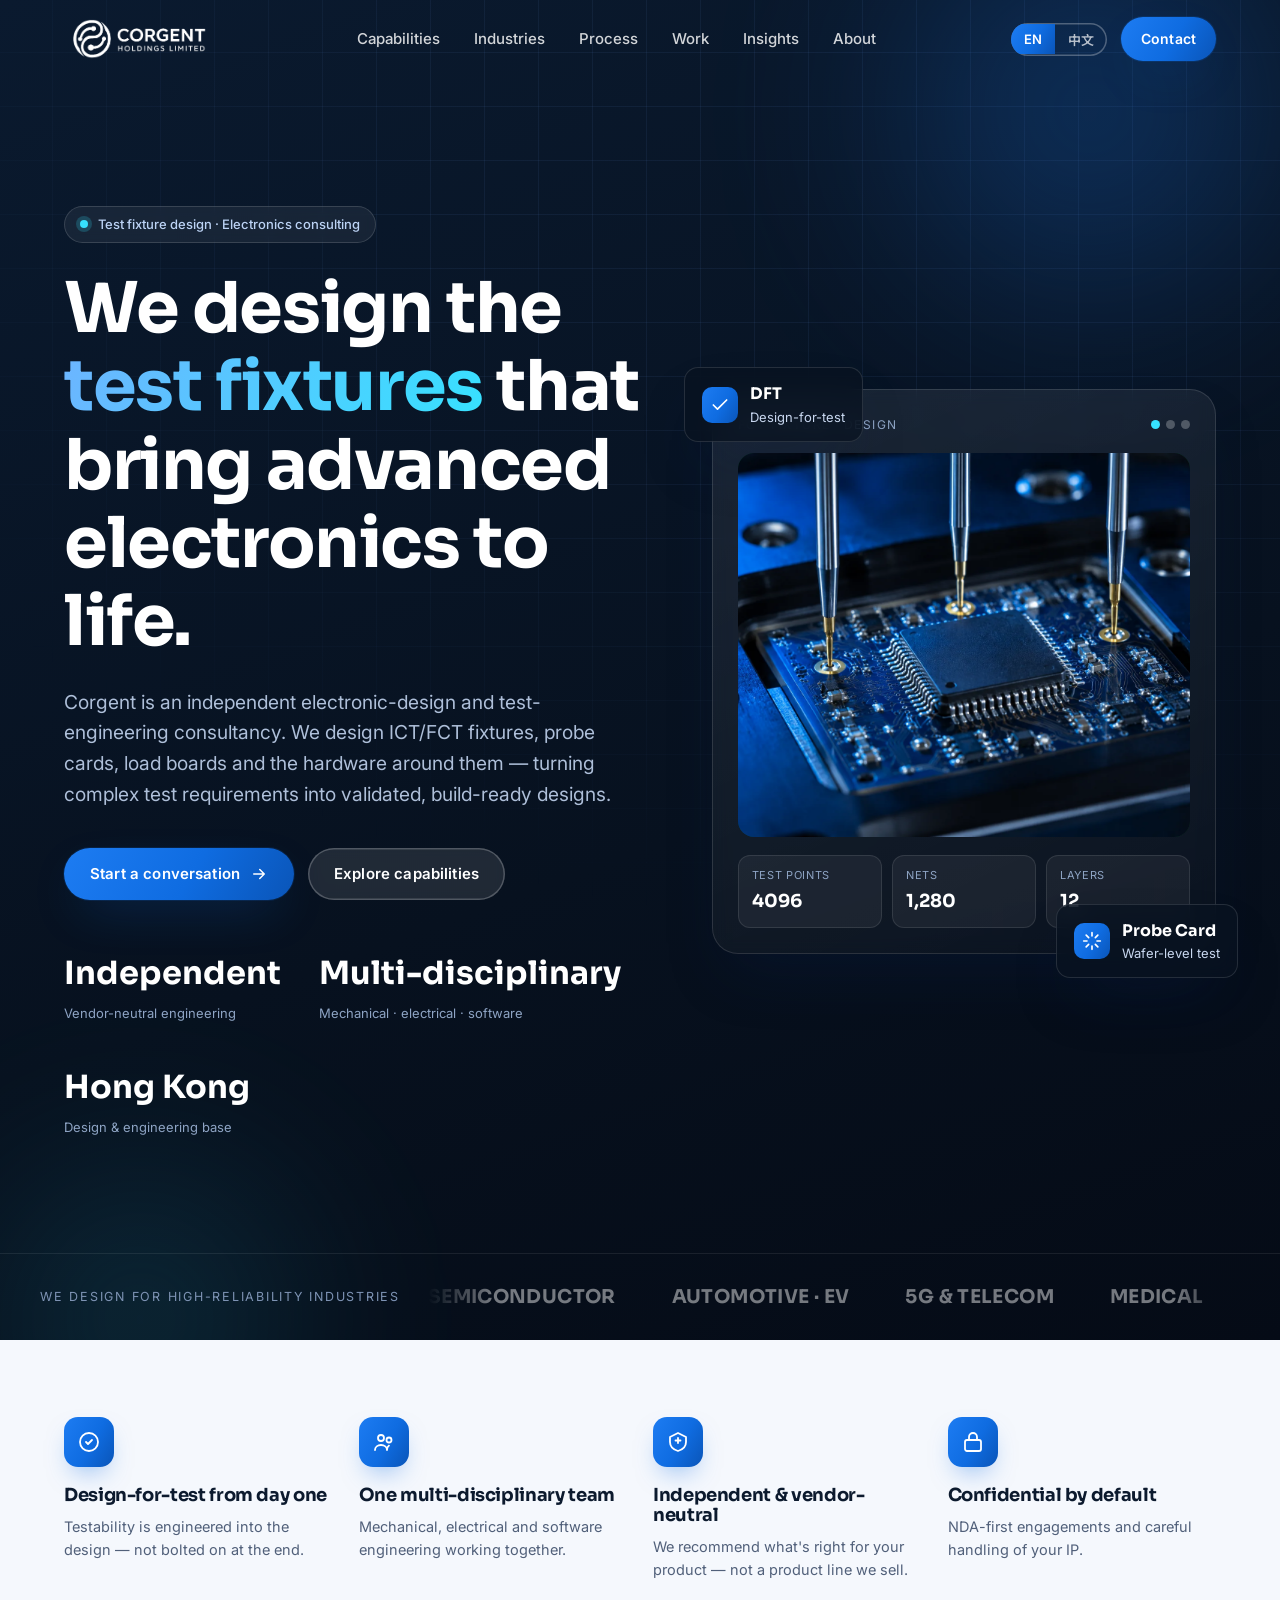
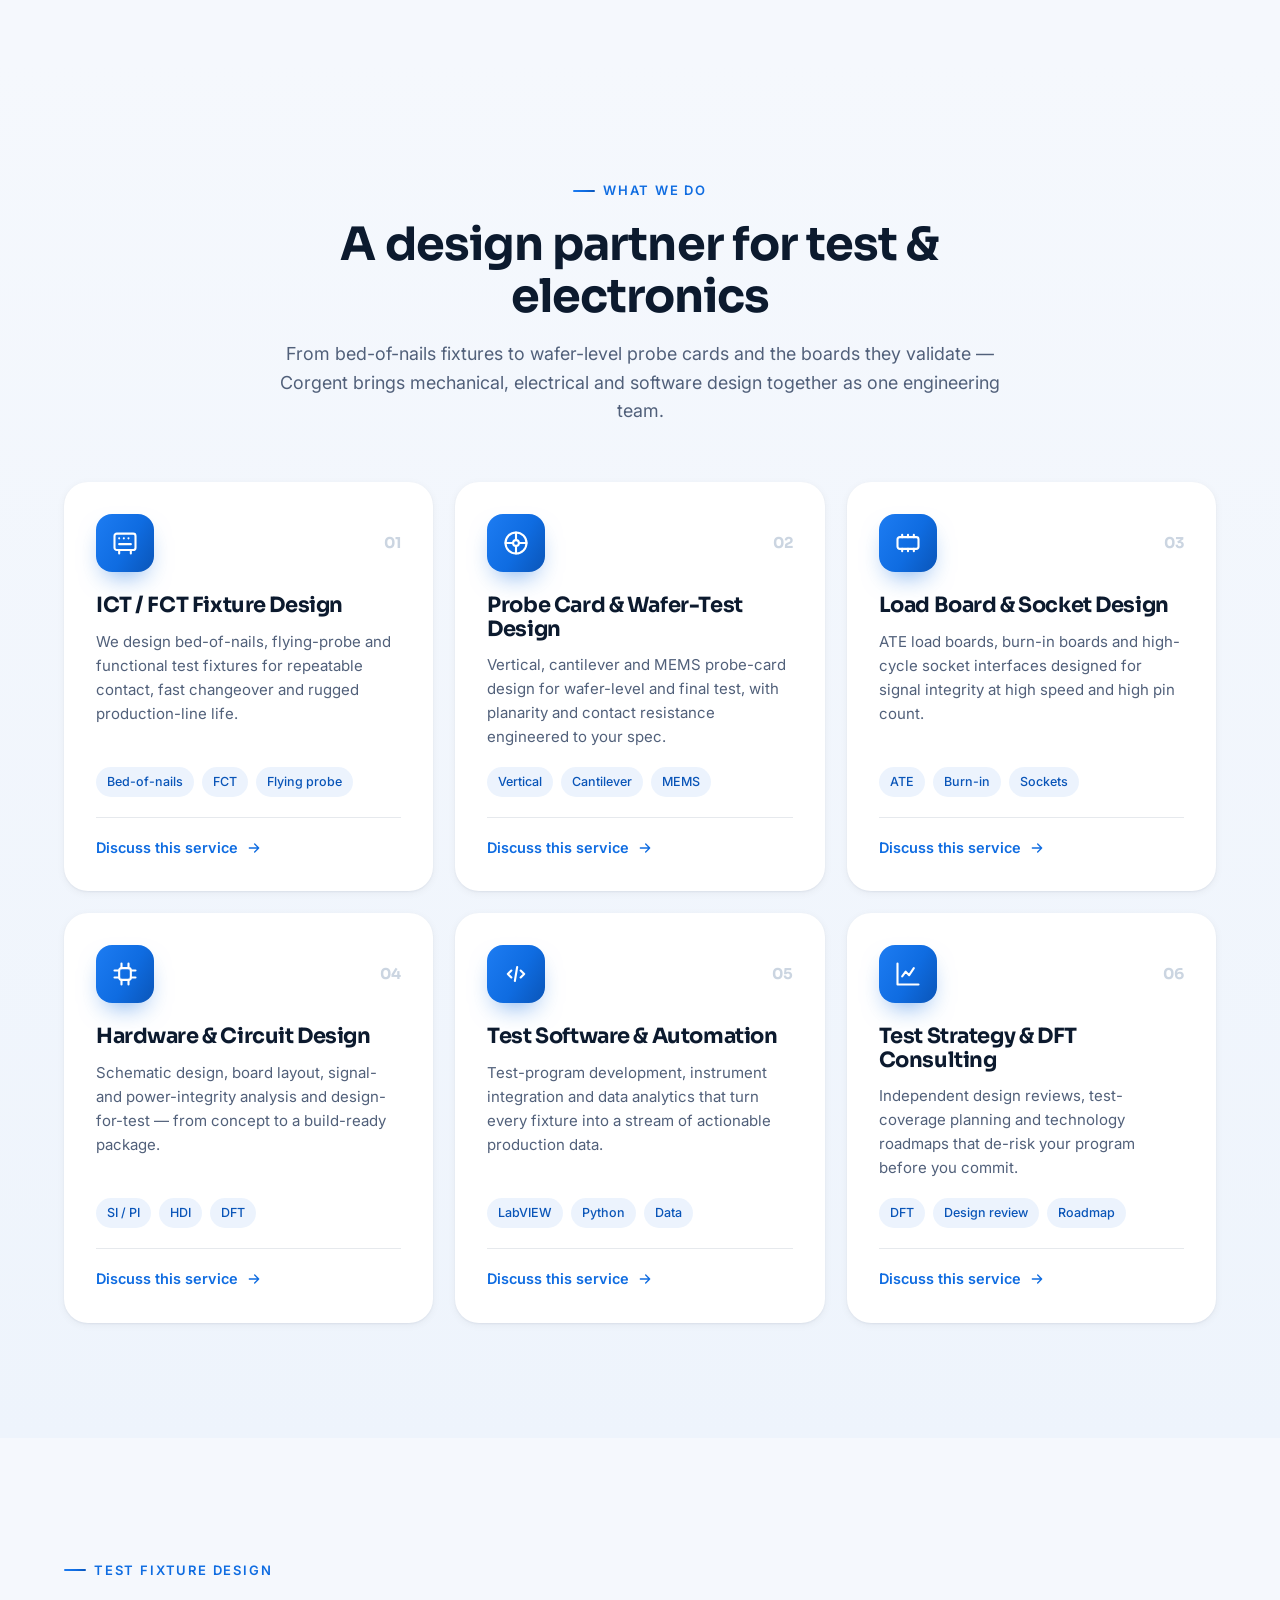
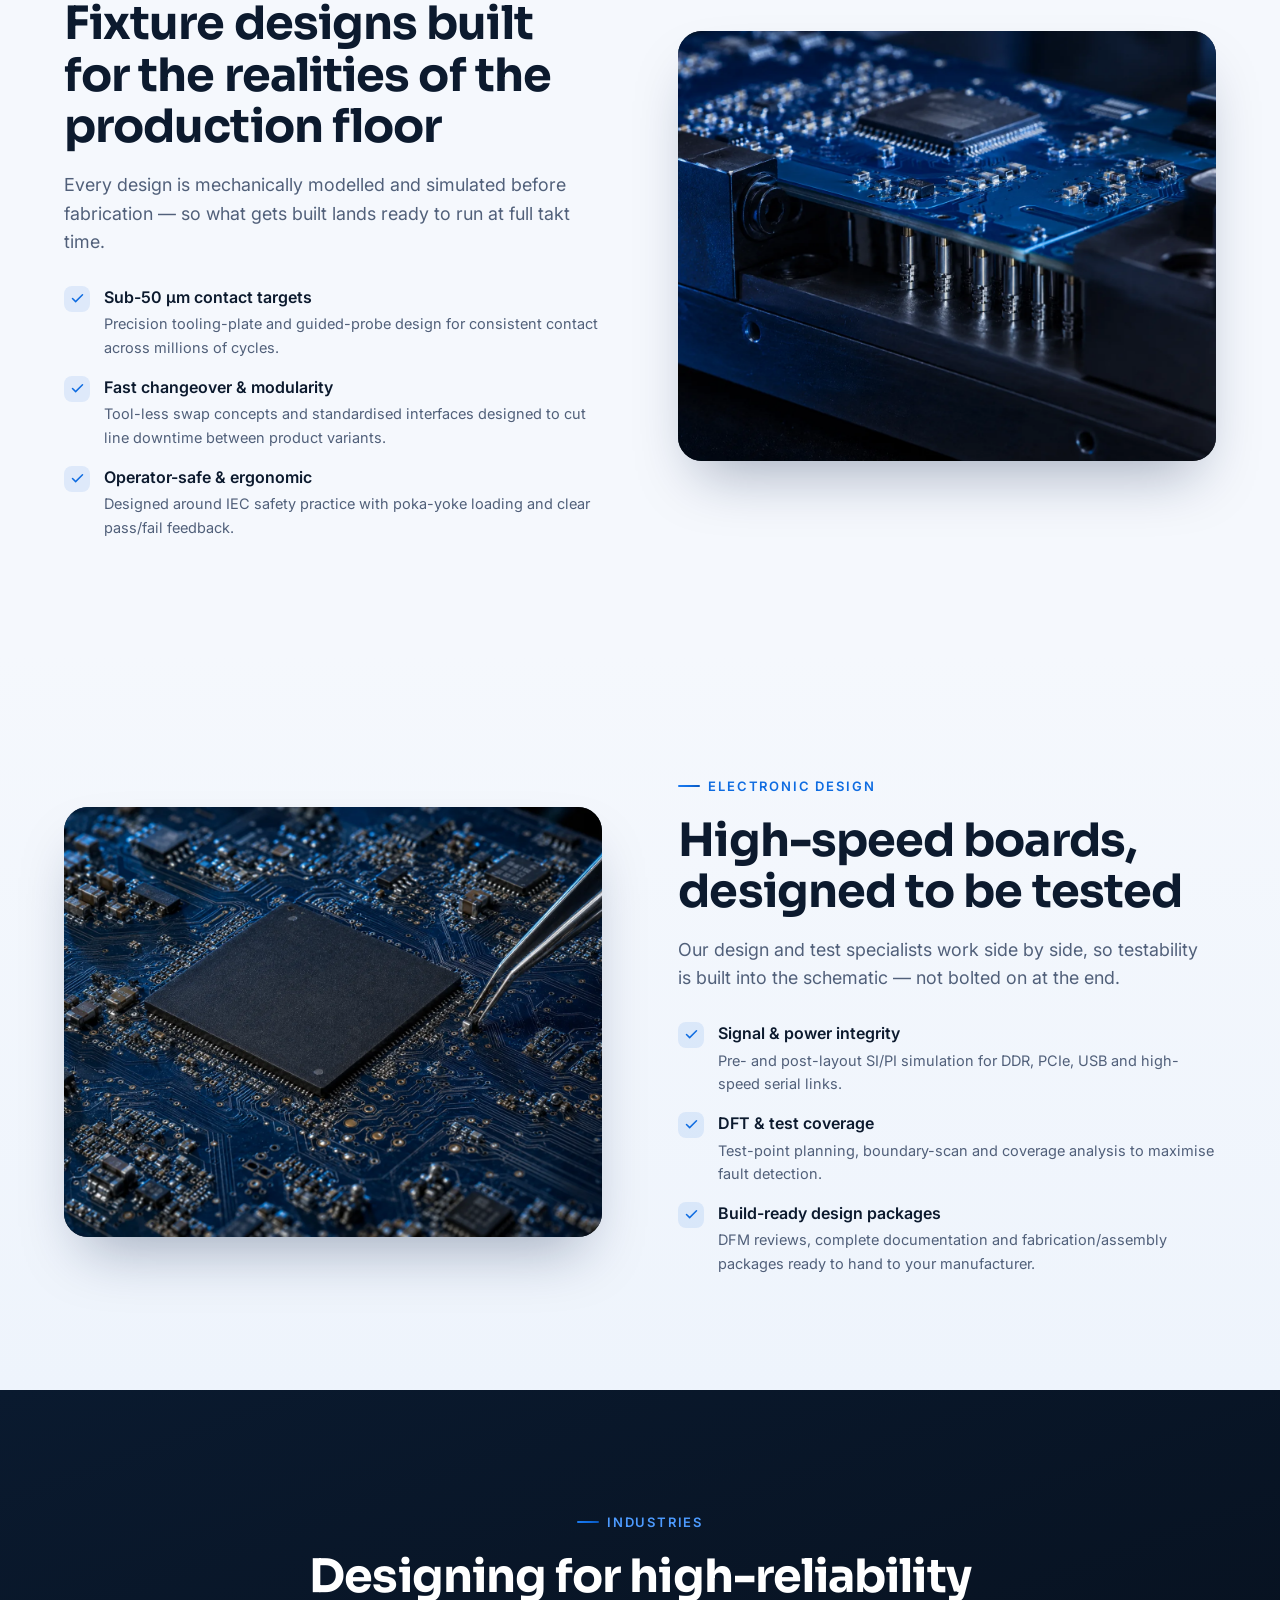
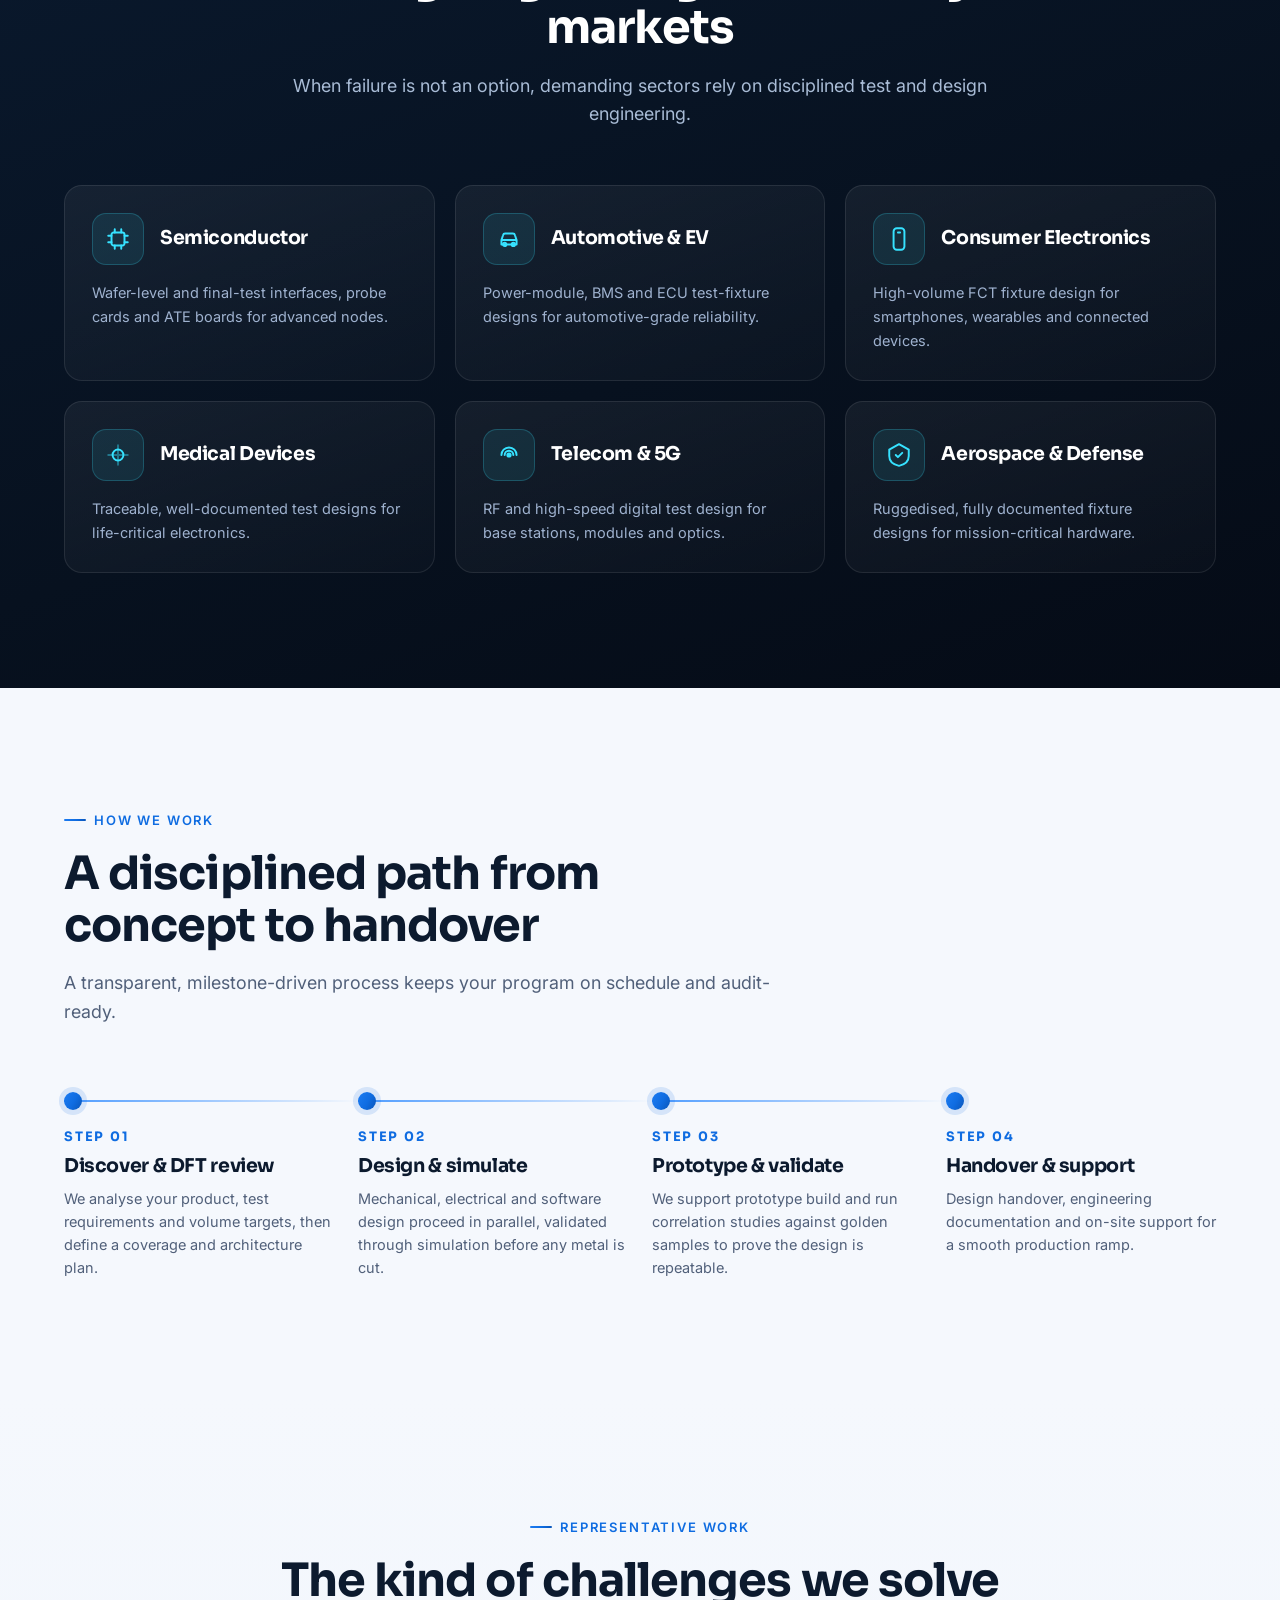
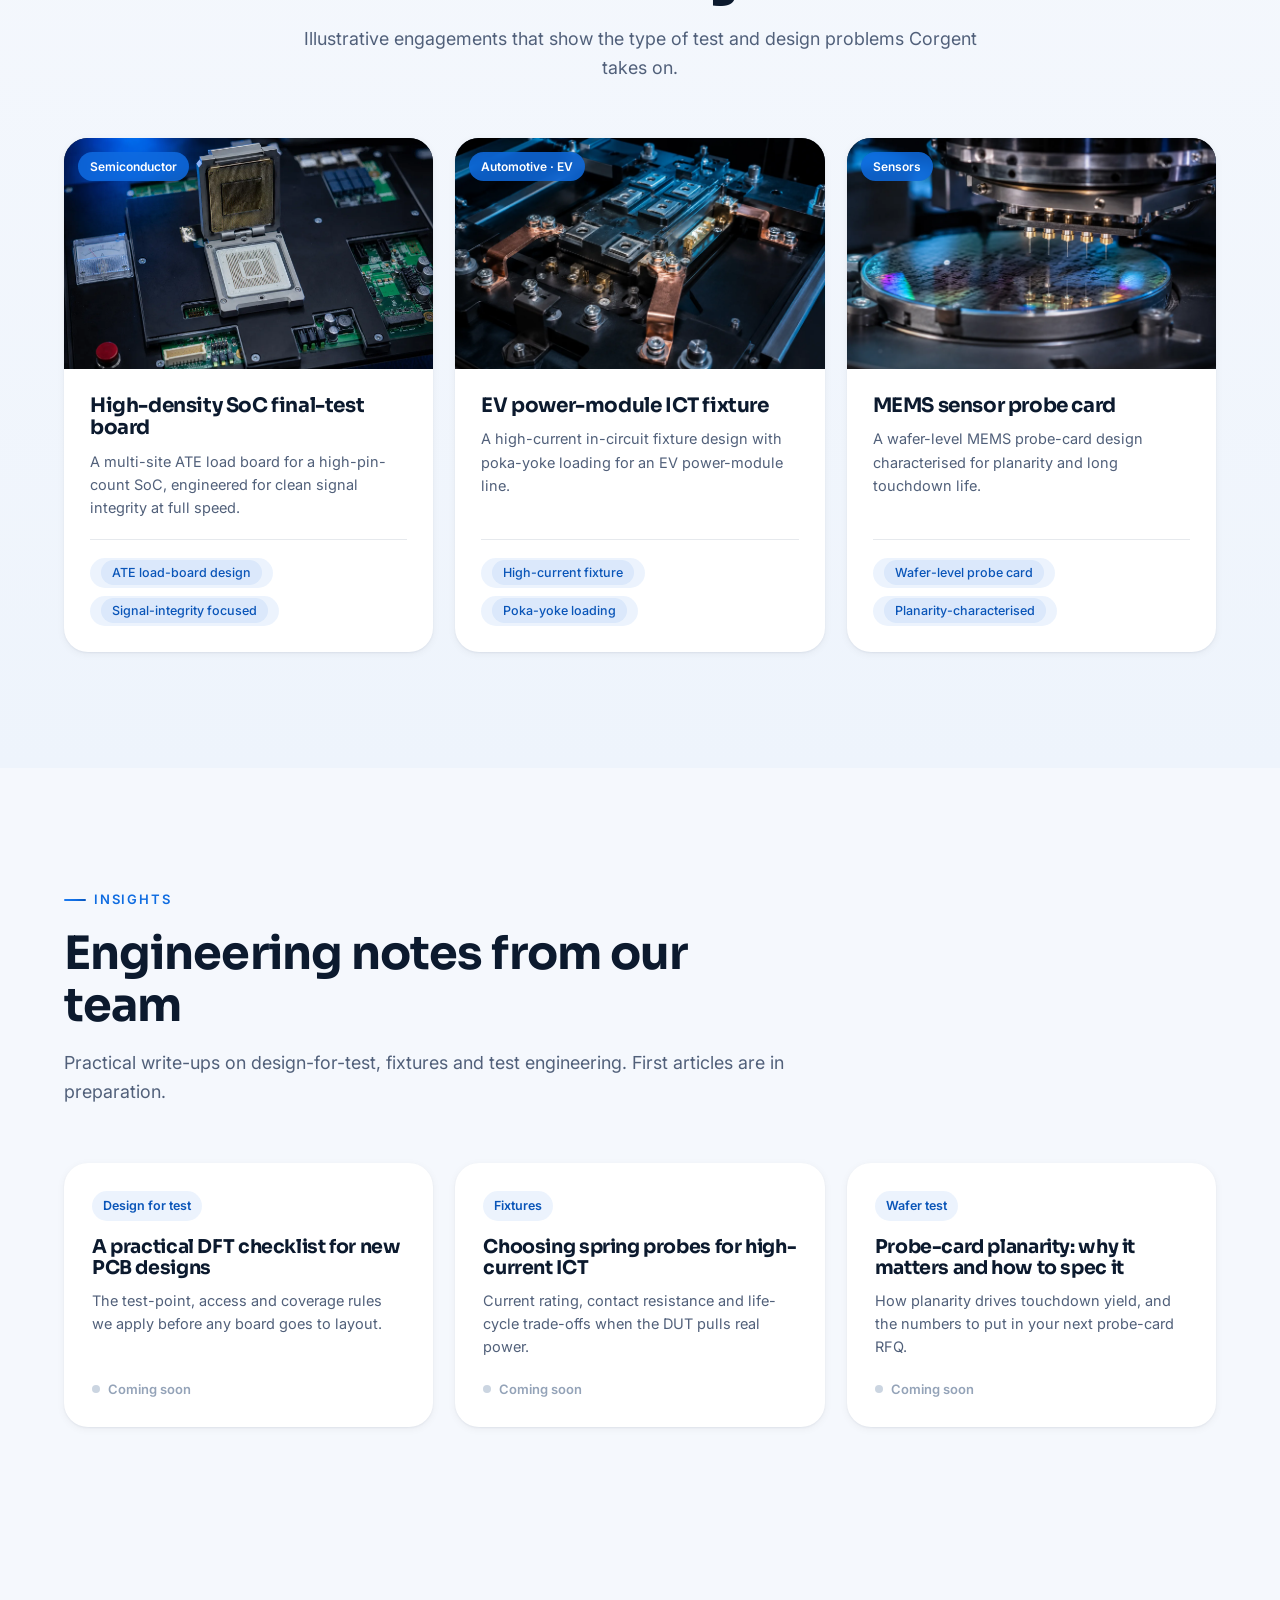
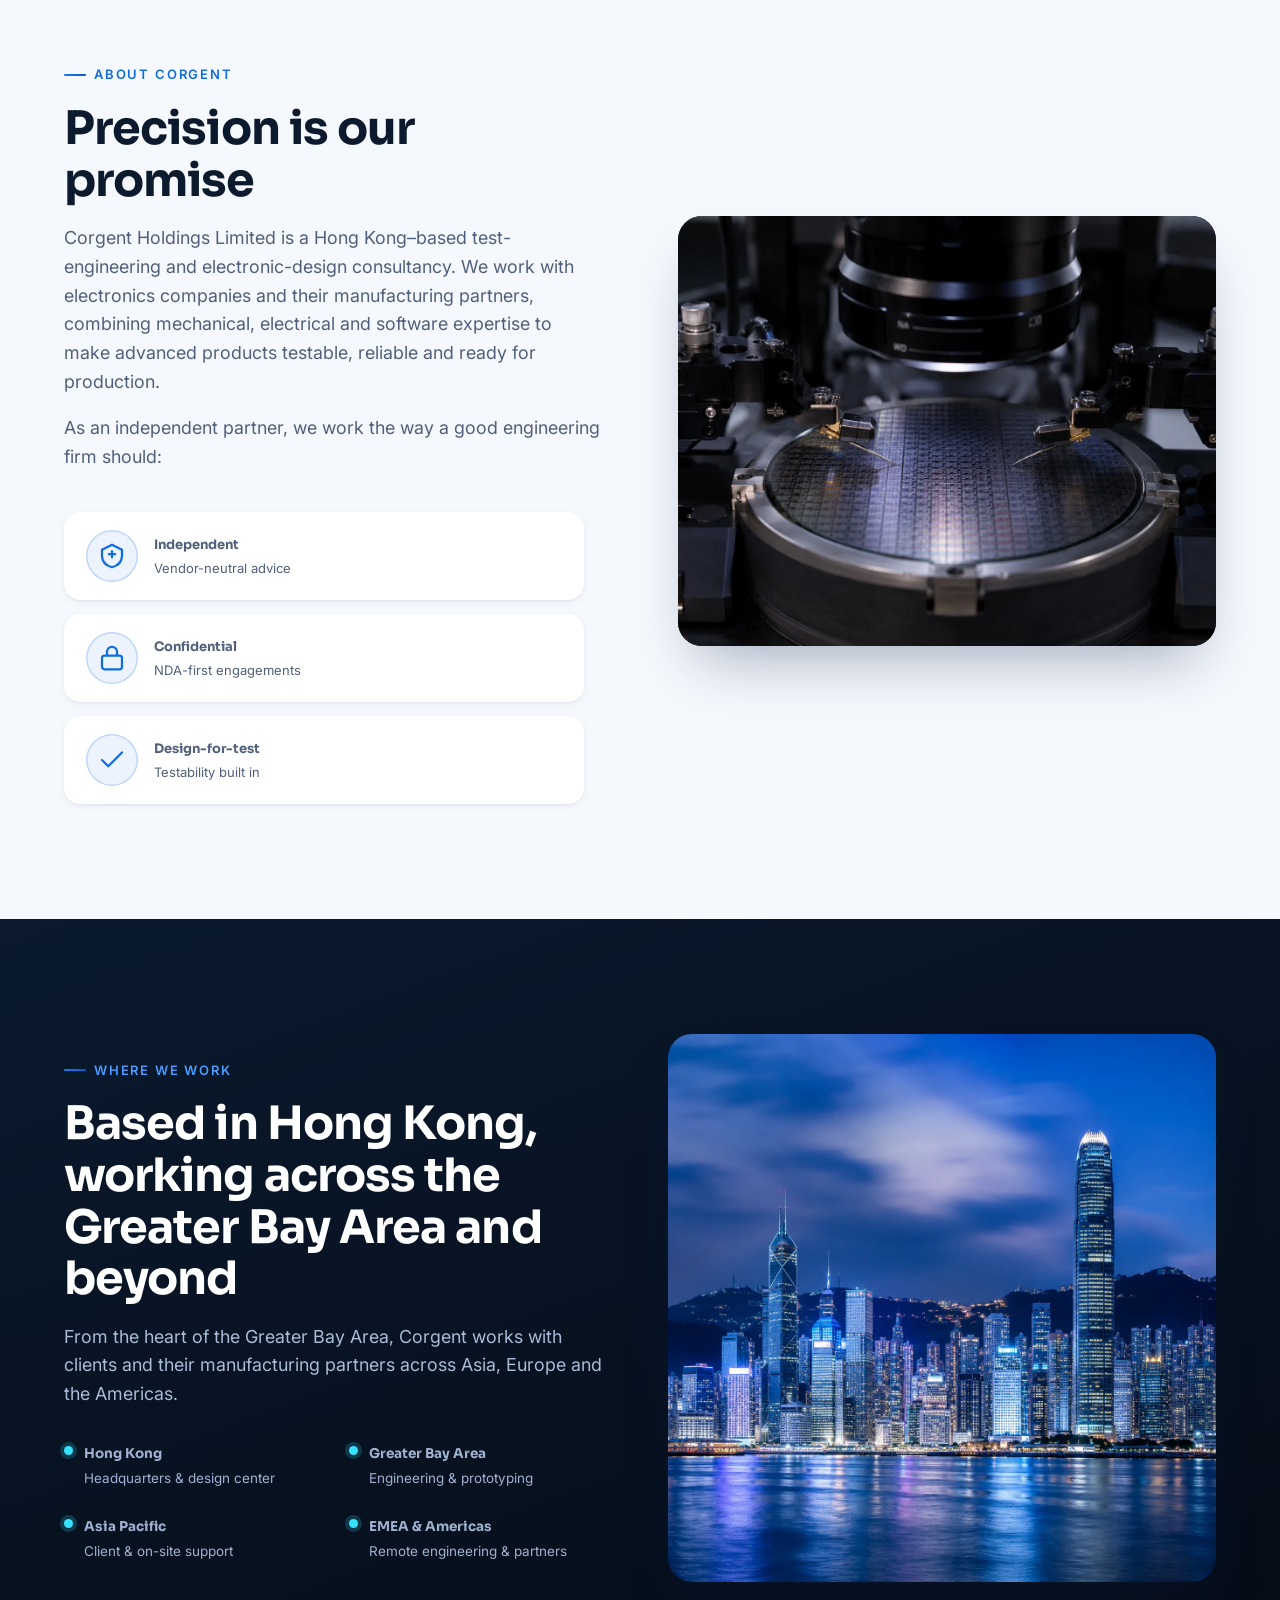
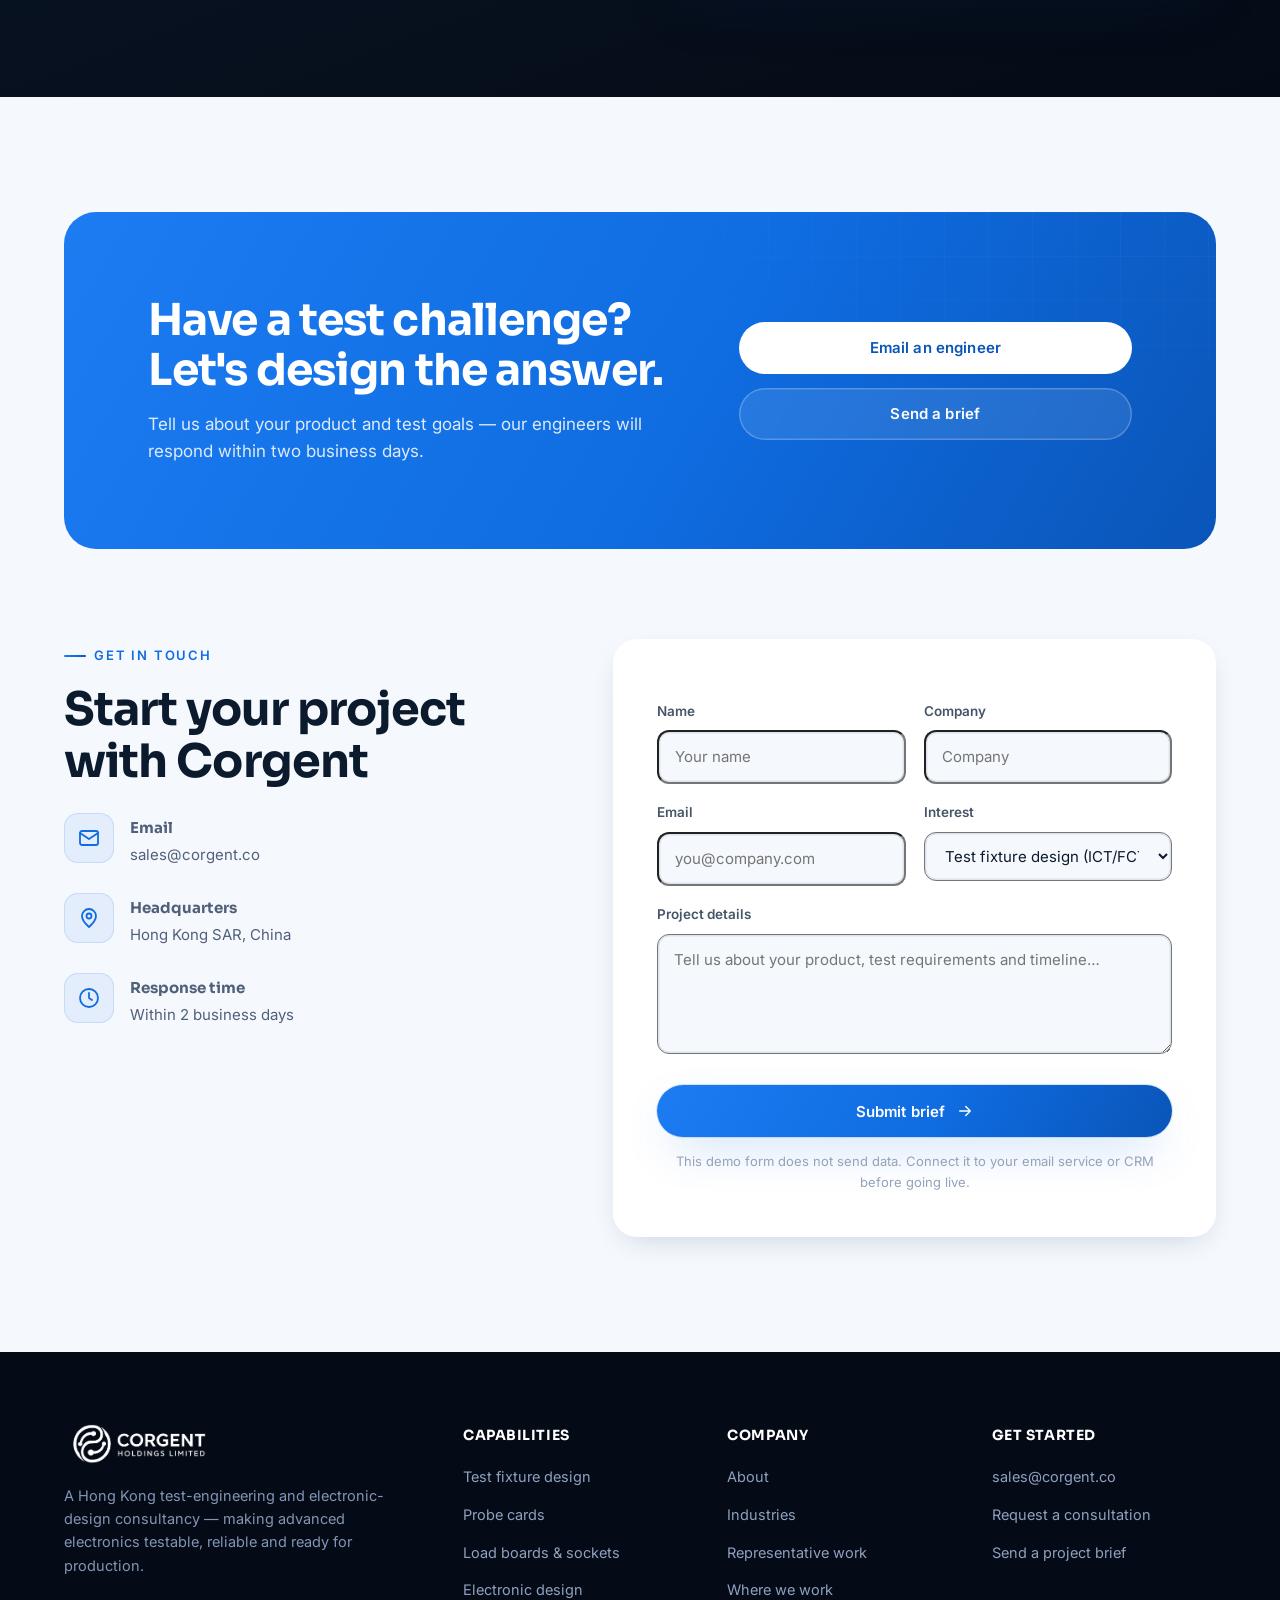
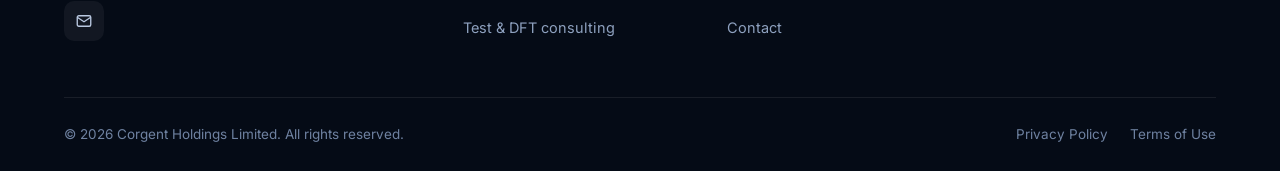
==== commit c449debe: "Compress photos: PNG -> WebP (16MB -> 1.1MB) Convert the 8 photographs to WebP quality 82 and update" ====
--- a/index.html
+++ b/index.html
@@ -105,7 +105,7 @@
             <span class="fixture-card__dots"><i></i><i></i><i></i></span>
           </div>
           <div class="pcb">
-            <img src="assets/img/hero-fixture.png" alt="Precision test probes contacting a circuit board on a Corgent test fixture" fetchpriority="high" />
+            <img src="assets/img/hero-fixture.webp" alt="Precision test probes contacting a circuit board on a Corgent test fixture" fetchpriority="high" />
           </div>
           <div class="fixture-card__row">
             <div class="chip-pill"><div class="k">TEST POINTS</div><div class="v" data-count="4096" aria-label="4096">4096</div></div>
@@ -260,7 +260,7 @@
     </div>
     <div class="split__media" data-reveal data-delay="1">
       <div class="media-frame">
-        <img src="assets/img/fixture-ict.png" alt="A circuit board clamped on a bed-of-nails ICT fixture, spring probes contacting the board" loading="lazy" />
+        <img src="assets/img/fixture-ict.webp" alt="A circuit board clamped on a bed-of-nails ICT fixture, spring probes contacting the board" loading="lazy" />
       </div>
     </div>
   </div>
@@ -281,7 +281,7 @@
     </div>
     <div class="split__media" data-reveal>
       <div class="media-frame">
-        <img src="assets/img/design-pcb.png" alt="High-density multilayer PCB with a central processor, inspected with precision tweezers" loading="lazy" />
+        <img src="assets/img/design-pcb.webp" alt="High-density multilayer PCB with a central processor, inspected with precision tweezers" loading="lazy" />
       </div>
     </div>
   </div>
@@ -370,7 +370,7 @@
     <div class="case-grid">
       <article class="case" data-reveal>
         <div class="case__media"><span class="case__tag"><span data-lang="en">Semiconductor</span><span data-lang="zh">半导体</span></span>
-          <img src="assets/img/case-soc-loadboard.png" alt="ATE load board with an open high-pin-count test socket" loading="lazy" />
+          <img src="assets/img/case-soc-loadboard.webp" alt="ATE load board with an open high-pin-count test socket" loading="lazy" />
         </div>
         <div class="case__body">
           <h3><span data-lang="en">High-density SoC final-test board</span><span data-lang="zh">高密度 SoC 终测板</span></h3>
@@ -380,7 +380,7 @@
       </article>
       <article class="case" data-reveal data-delay="1">
         <div class="case__media"><span class="case__tag"><span data-lang="en">Automotive · EV</span><span data-lang="zh">汽车 · 新能源</span></span>
-          <img src="assets/img/case-ev-ict.png" alt="EV power module clamped in a high-current ICT fixture with copper busbars" loading="lazy" />
+          <img src="assets/img/case-ev-ict.webp" alt="EV power module clamped in a high-current ICT fixture with copper busbars" loading="lazy" />
         </div>
         <div class="case__body">
           <h3><span data-lang="en">EV power-module ICT fixture</span><span data-lang="zh">电动车功率模块 ICT 治具</span></h3>
@@ -390,7 +390,7 @@
       </article>
       <article class="case" data-reveal data-delay="2">
         <div class="case__media"><span class="case__tag"><span data-lang="en">Sensors</span><span data-lang="zh">传感器</span></span>
-          <img src="assets/img/case-mems-probe.png" alt="Probe card needles contacting a silicon wafer on a probe station" loading="lazy" />
+          <img src="assets/img/case-mems-probe.webp" alt="Probe card needles contacting a silicon wafer on a probe station" loading="lazy" />
         </div>
         <div class="case__body">
           <h3><span data-lang="en">MEMS sensor probe card</span><span data-lang="zh">MEMS 传感器探针卡</span></h3>
@@ -449,7 +449,7 @@
     </div>
     <div class="split__media" data-reveal data-delay="1">
       <div class="media-frame">
-        <img src="assets/img/about-lab.png" alt="A silicon wafer on a precision probe station under a microscope objective" loading="lazy" />
+        <img src="assets/img/about-lab.webp" alt="A silicon wafer on a precision probe station under a microscope objective" loading="lazy" />
       </div>
     </div>
   </div>
@@ -471,7 +471,7 @@
     </div>
     <div class="split__media" data-reveal data-delay="1">
       <div class="media-frame" style="aspect-ratio:1/1;">
-        <img src="assets/img/global-hongkong.png" alt="Hong Kong skyline across Victoria Harbour at blue hour" loading="lazy" />
+        <img src="assets/img/global-hongkong.webp" alt="Hong Kong skyline across Victoria Harbour at blue hour" loading="lazy" />
       </div>
     </div>
   </div>
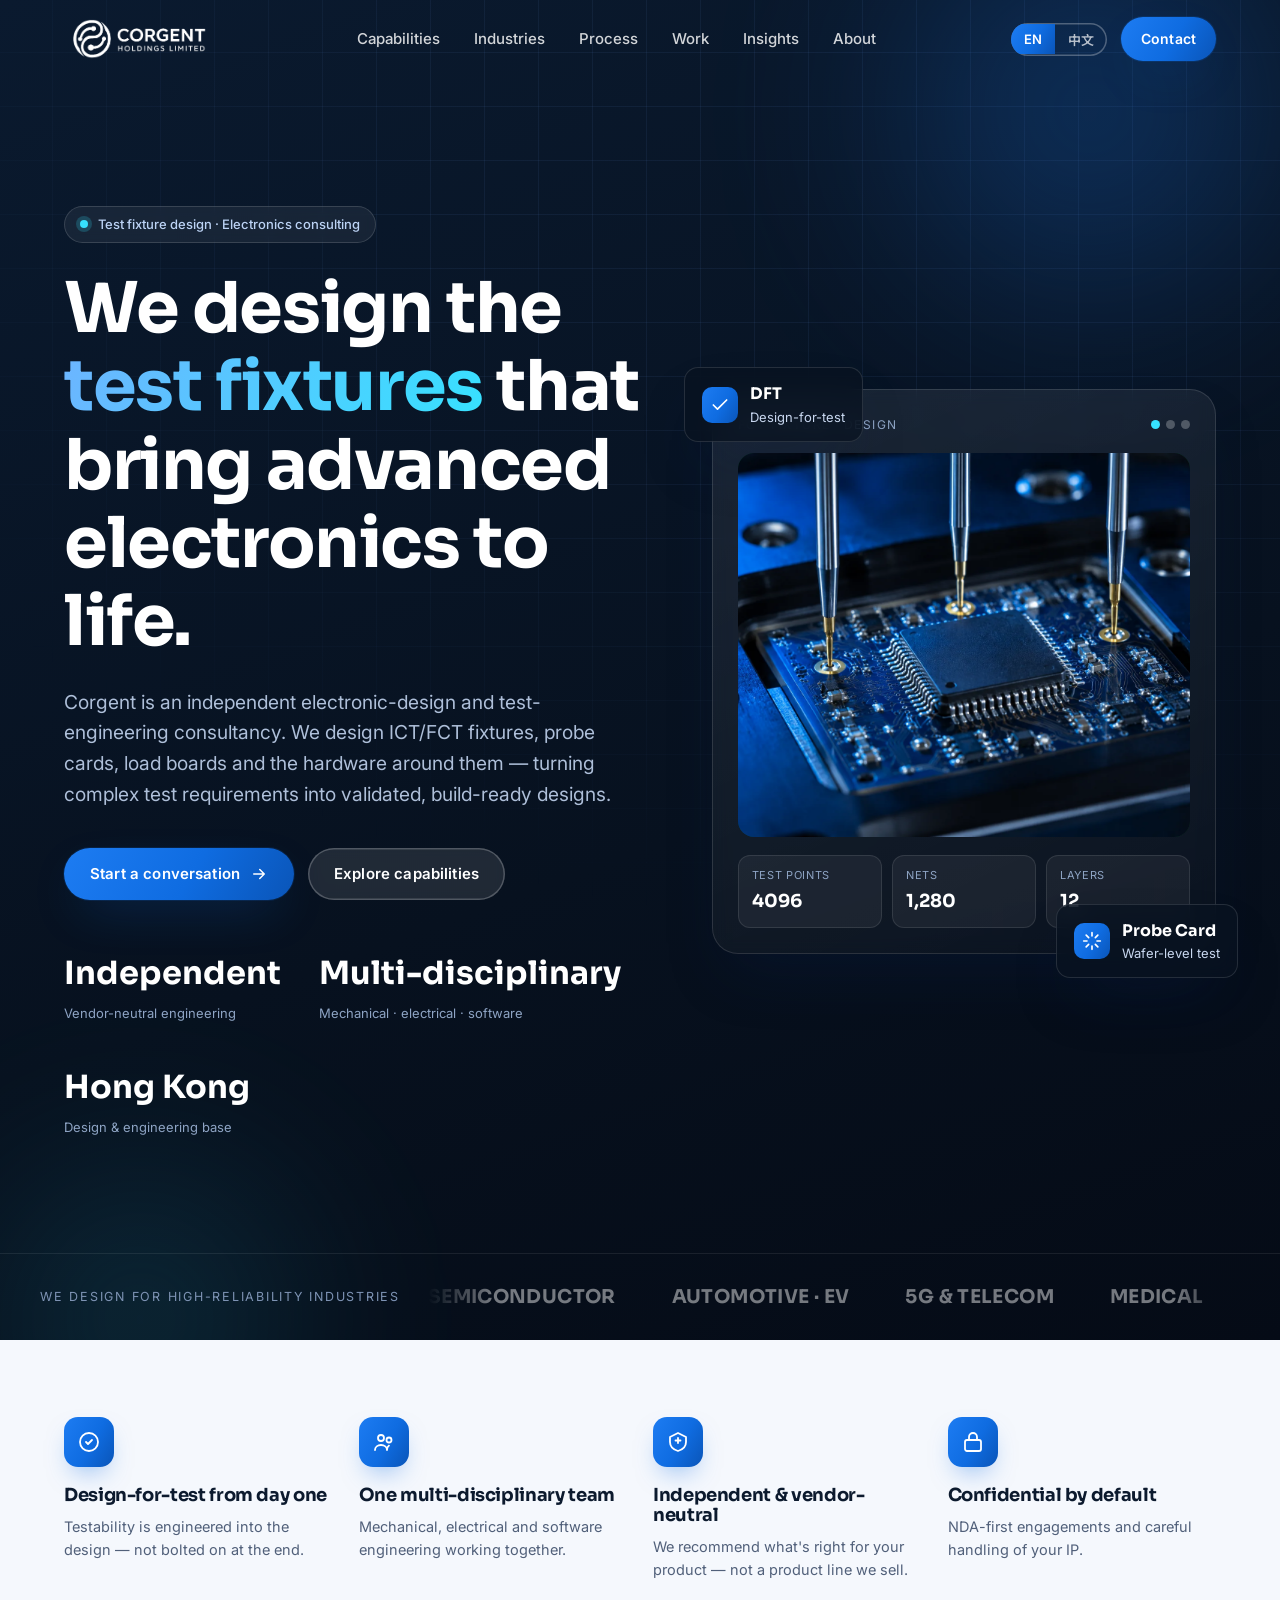
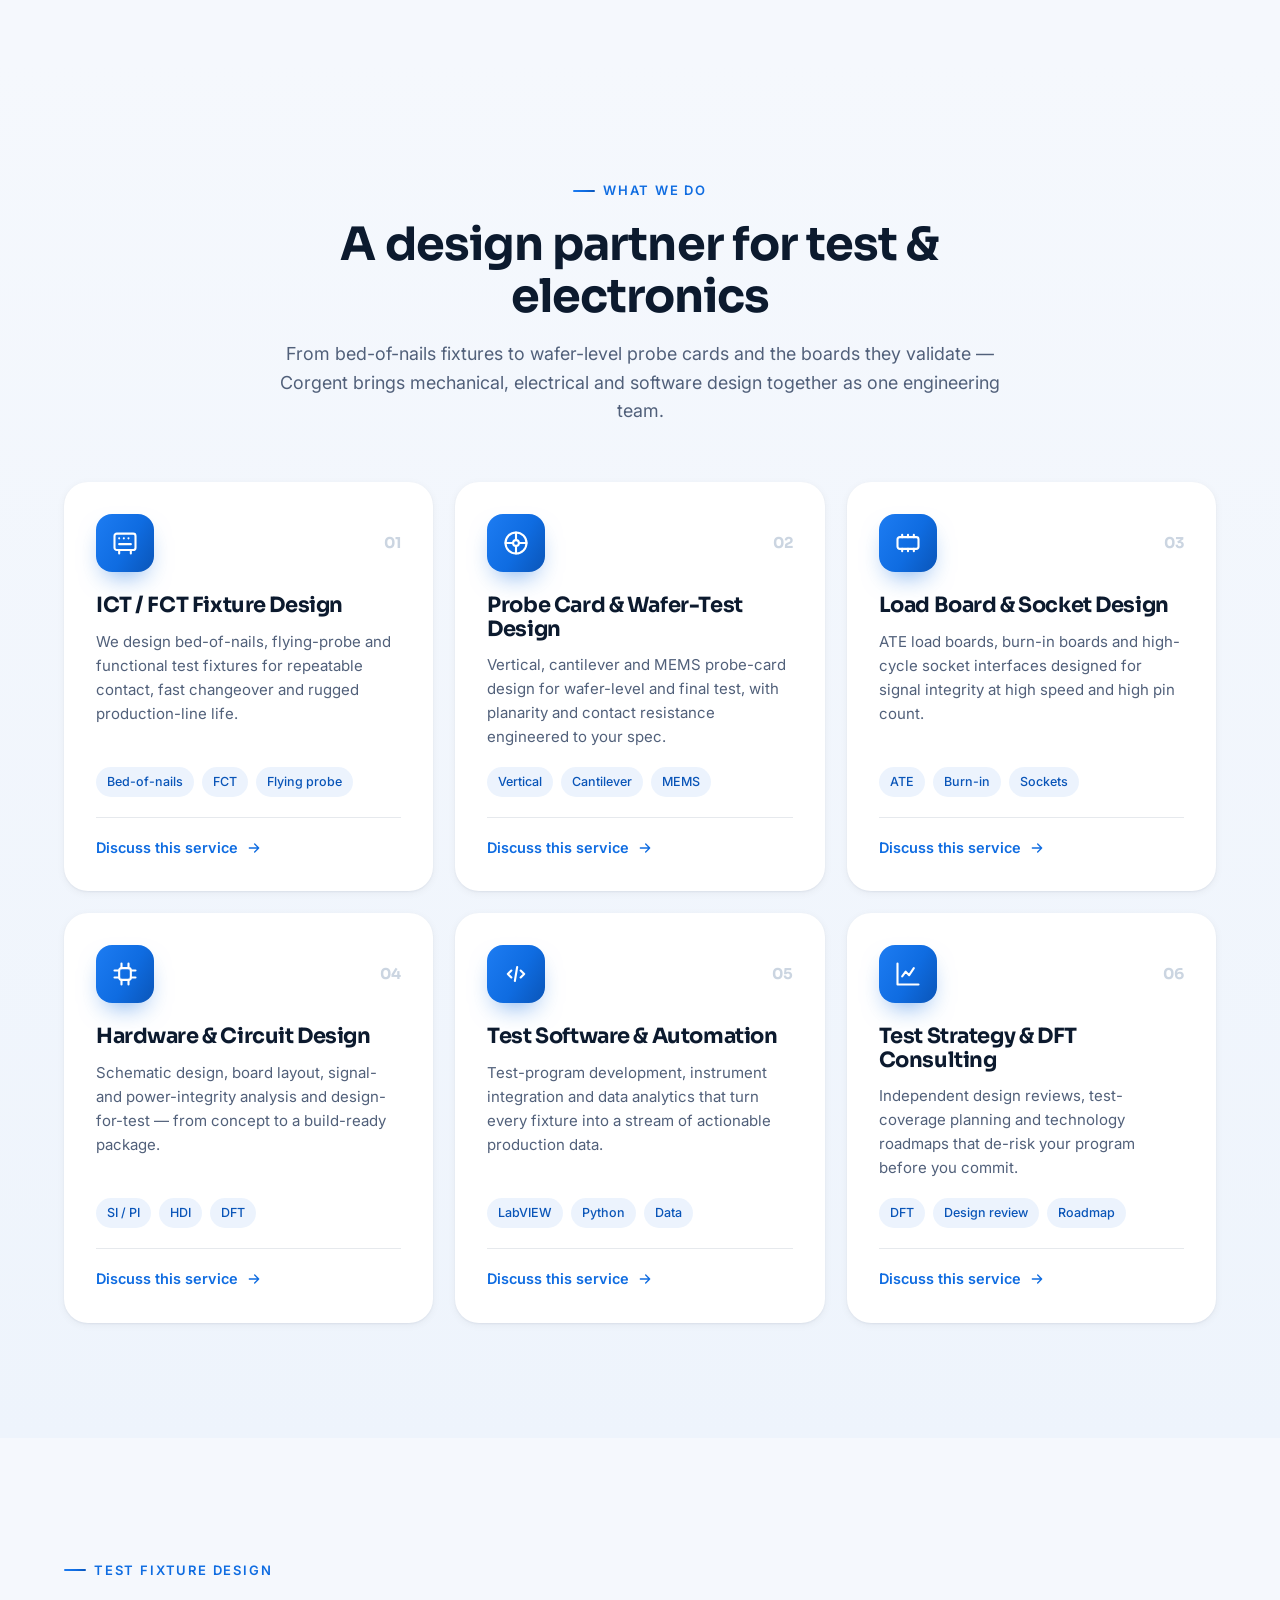
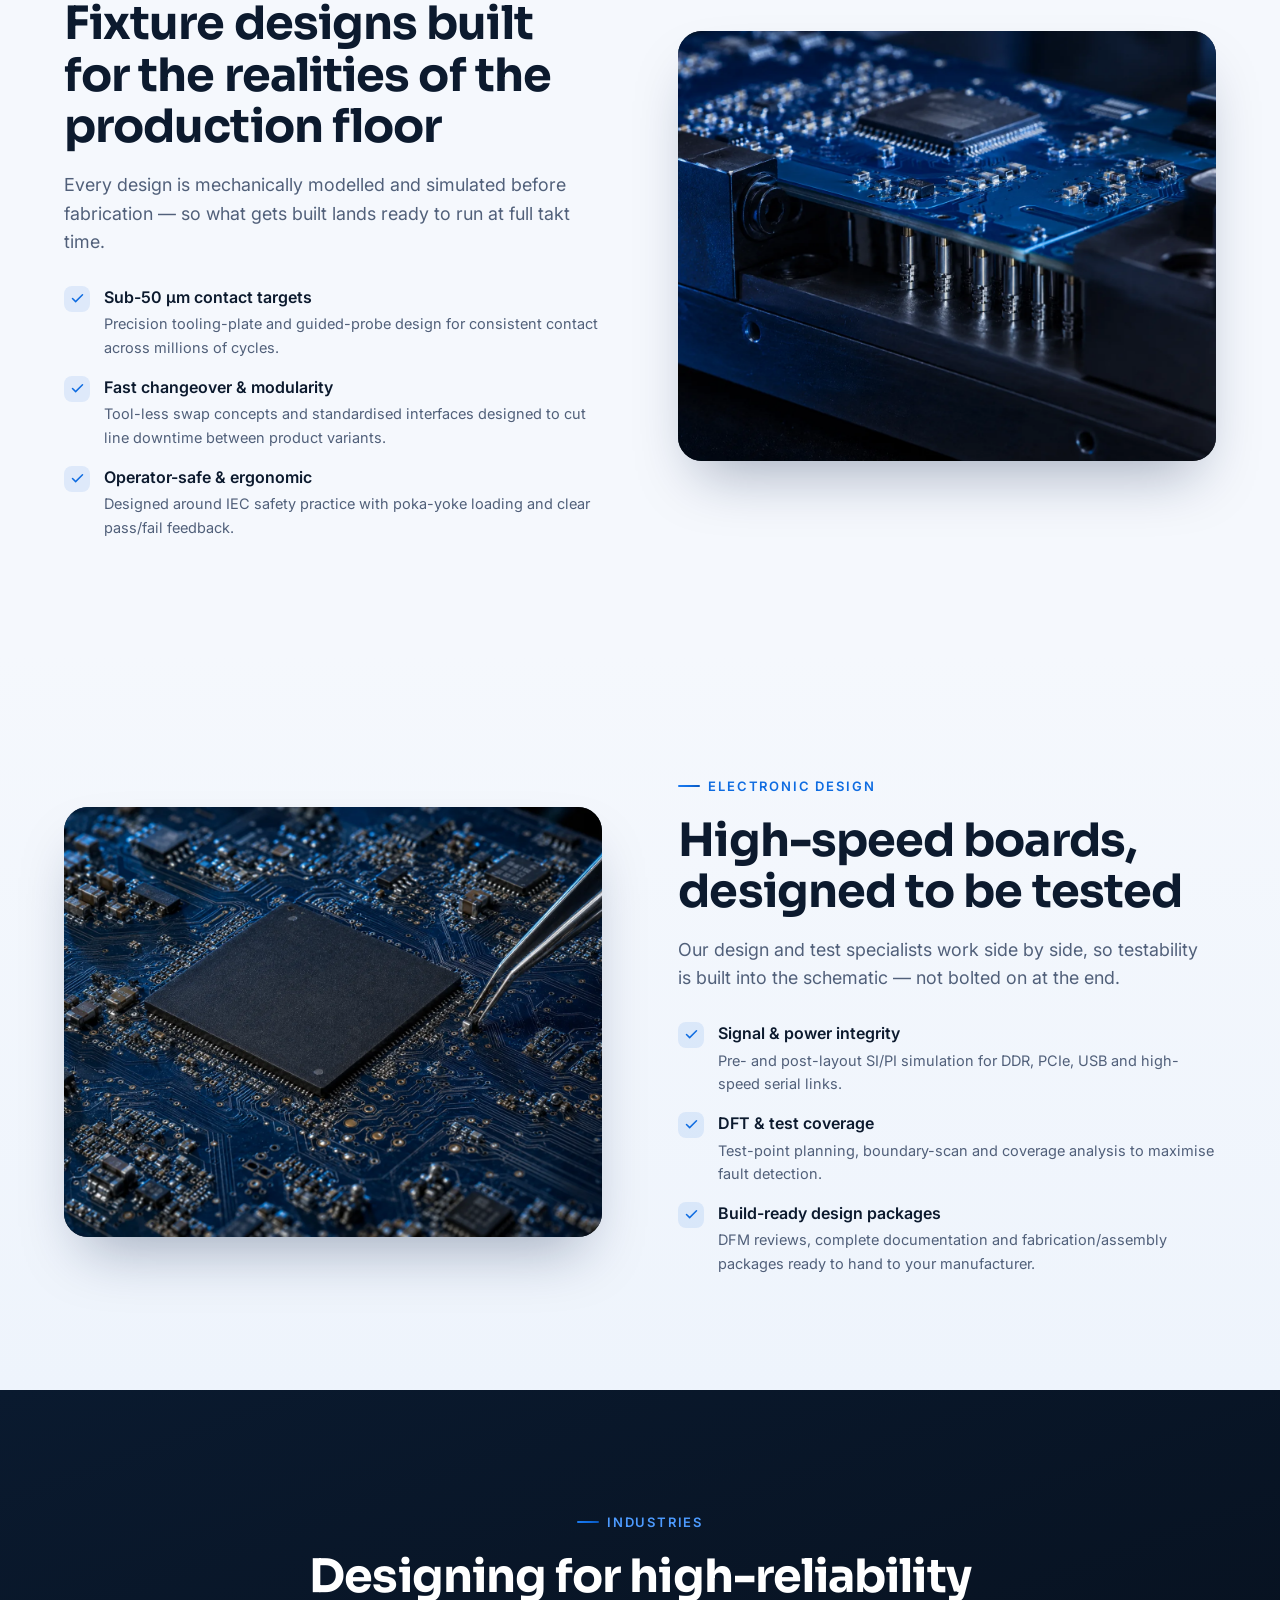
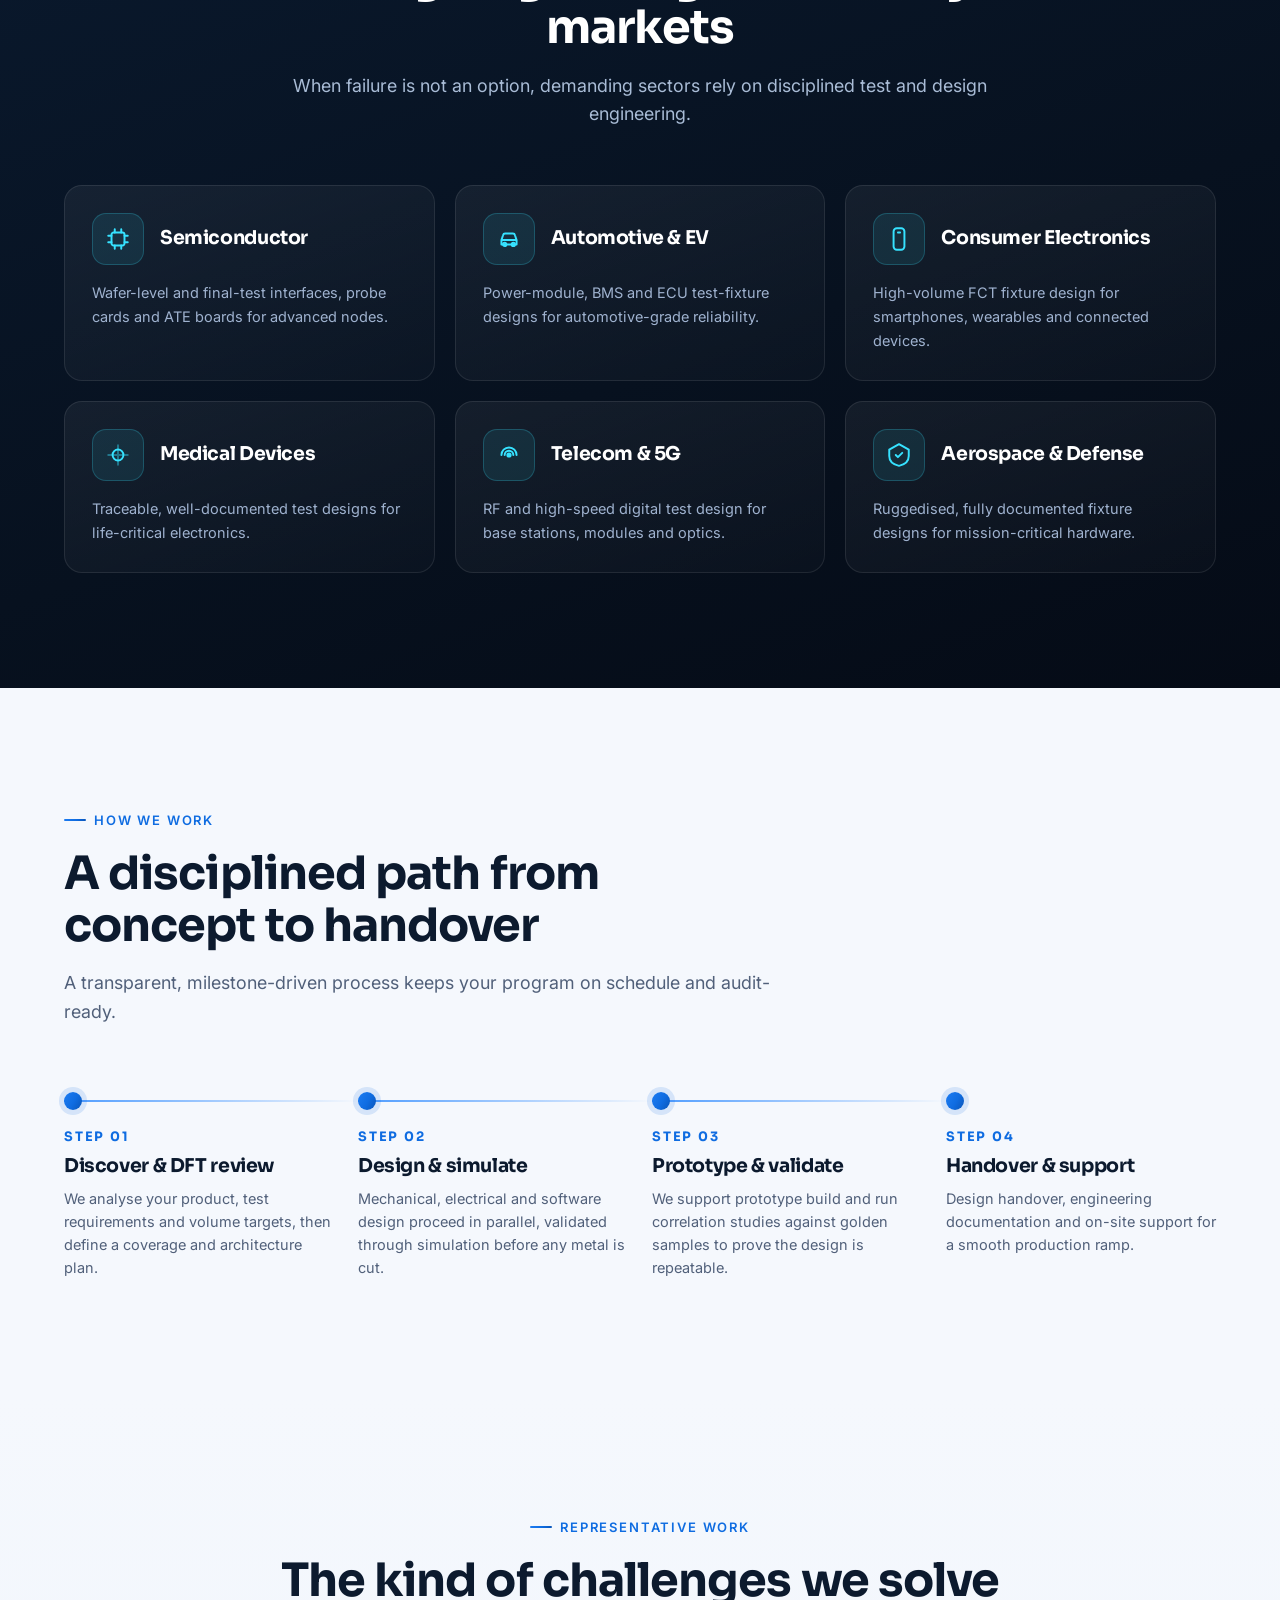
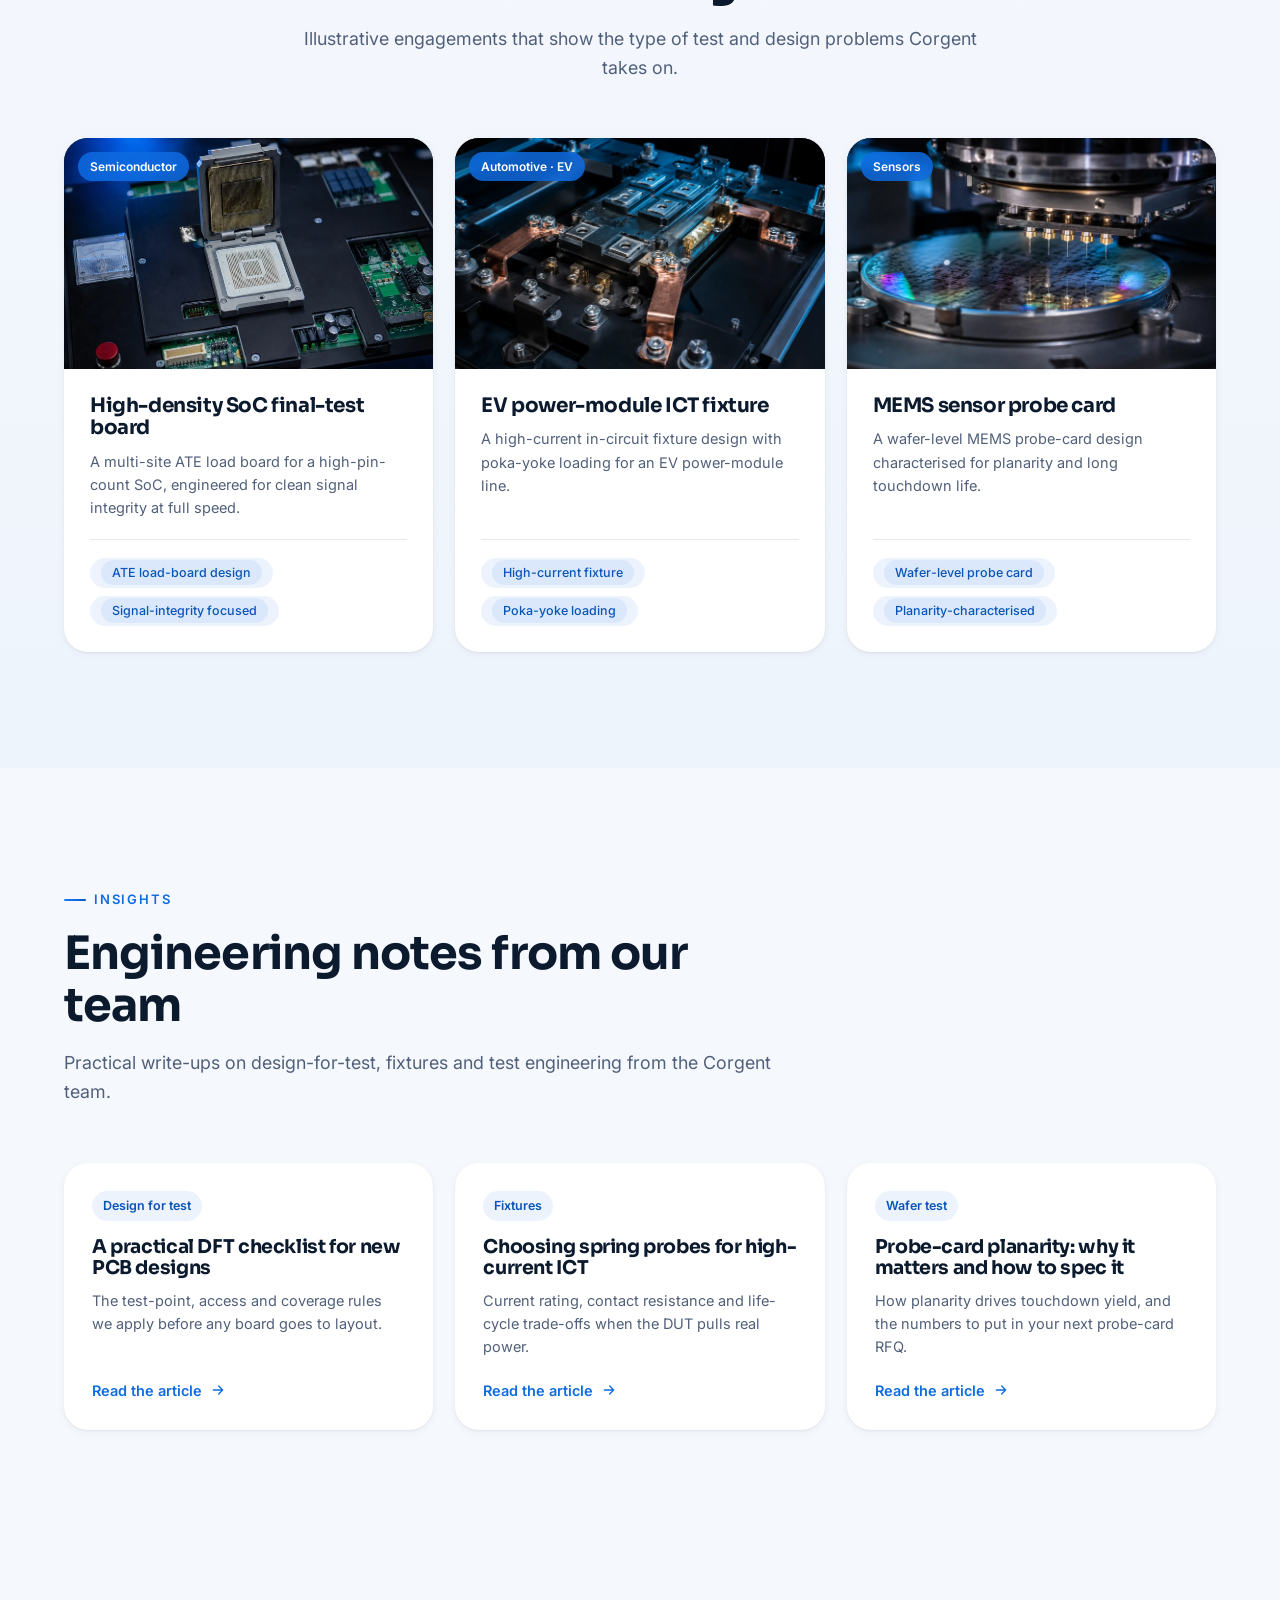
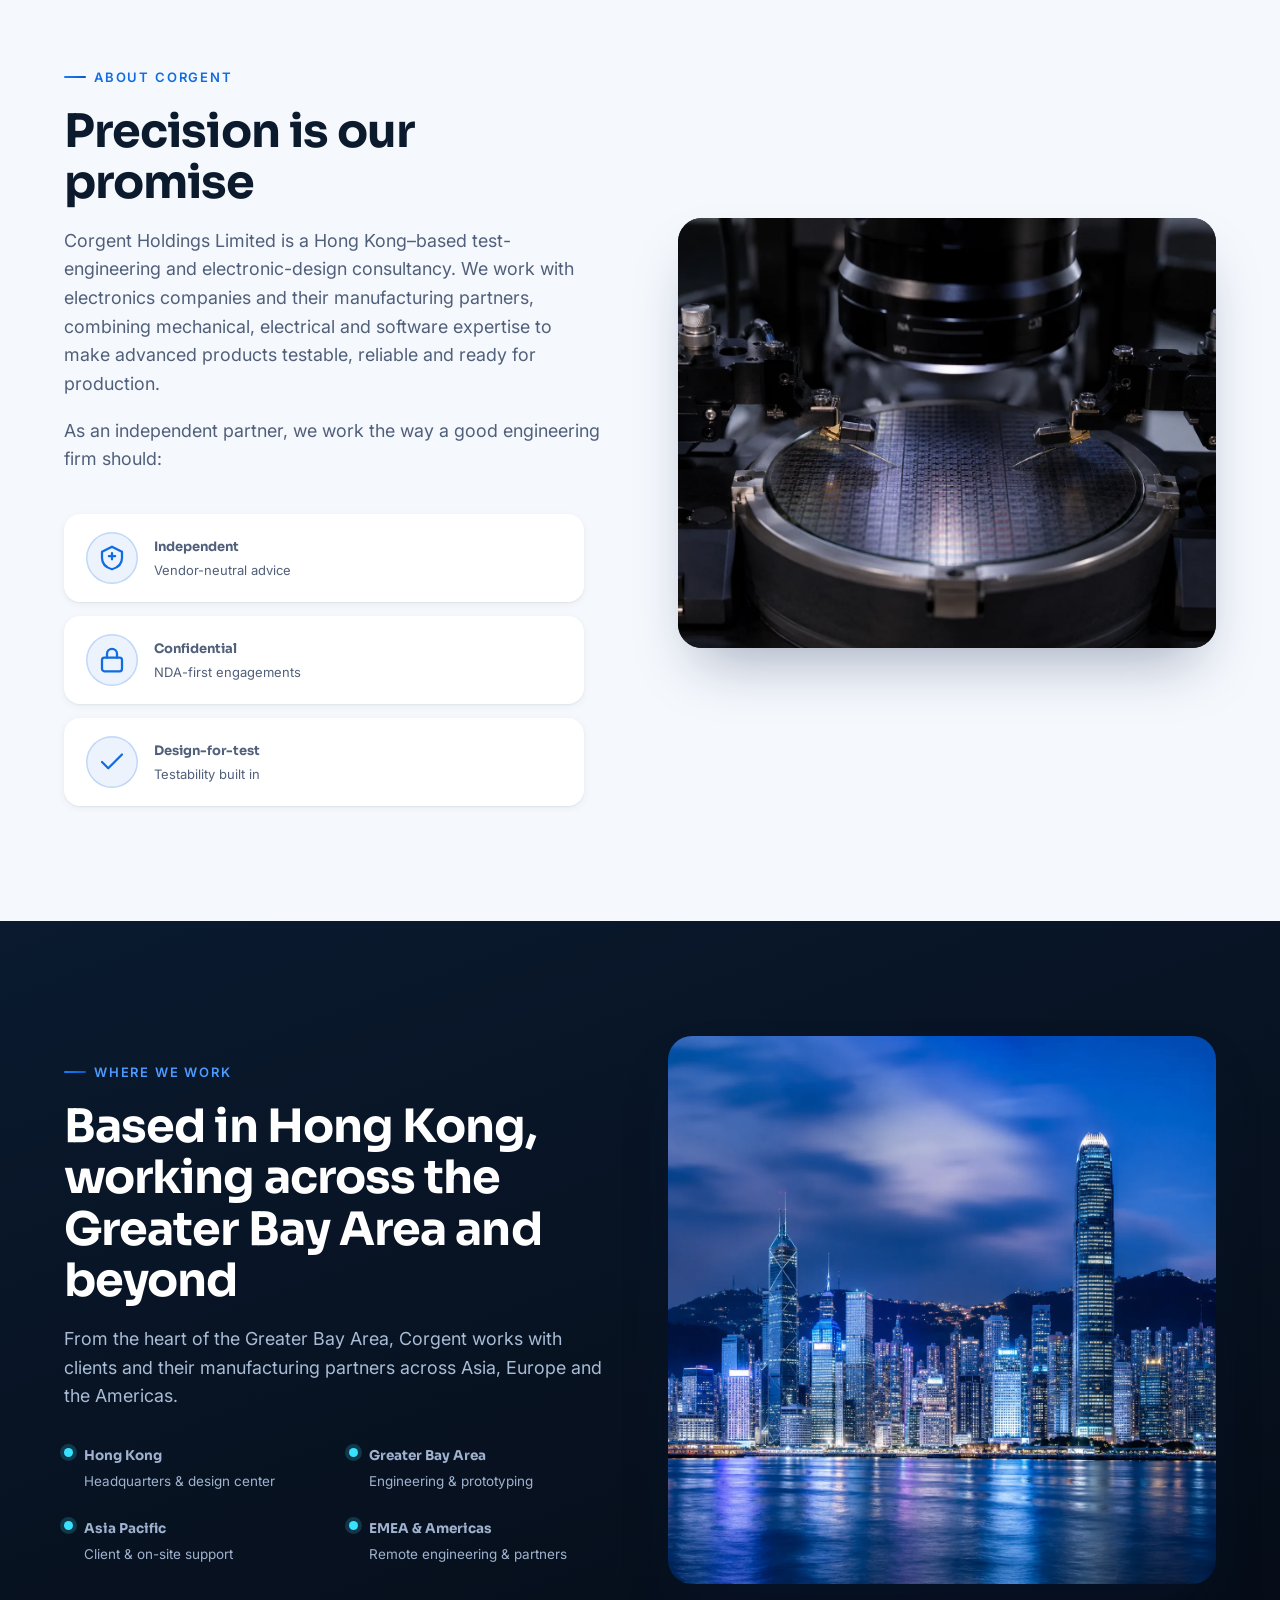
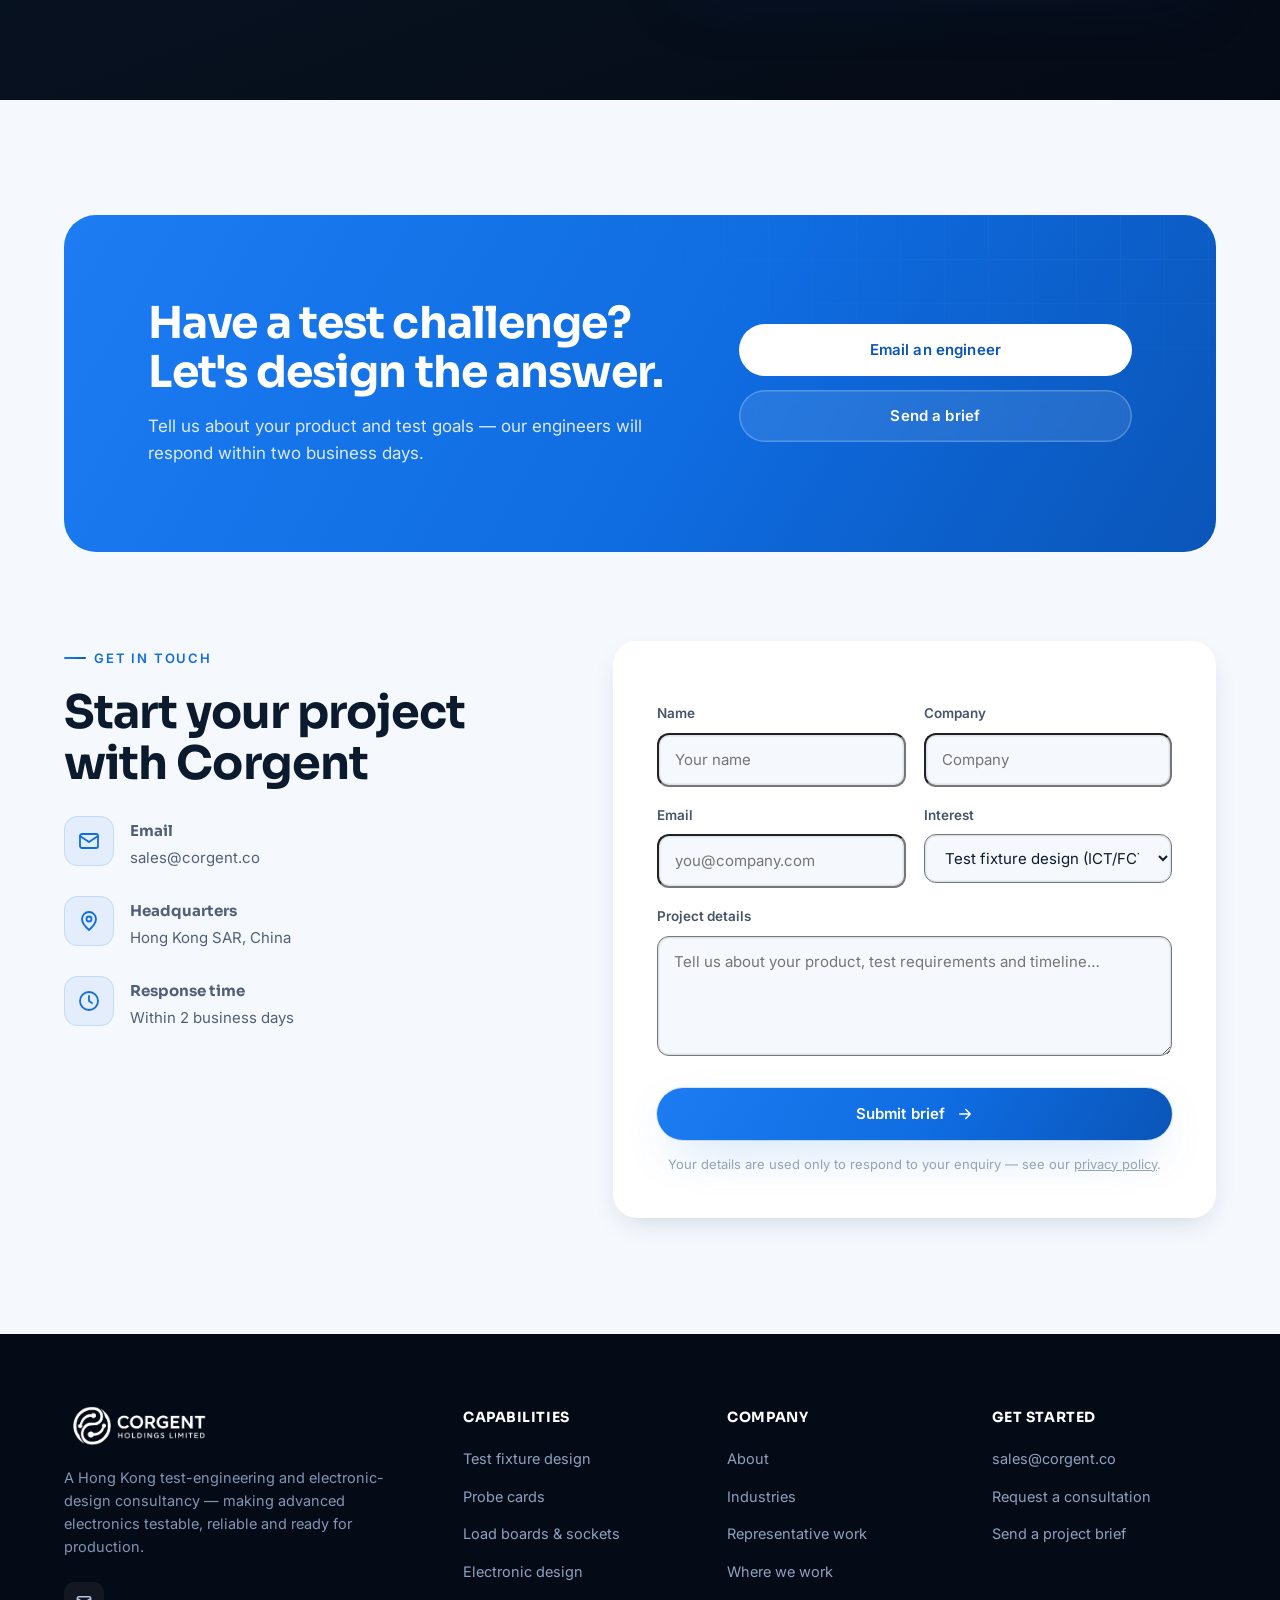
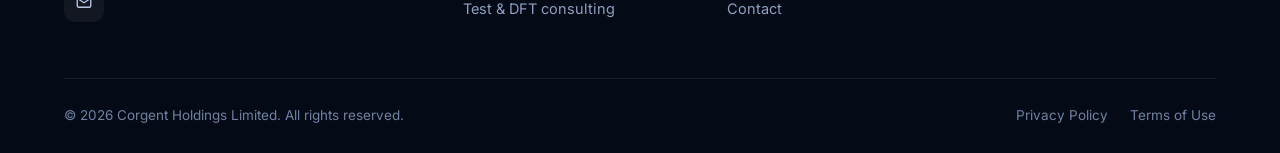
==== commit 2973078a: "Publish insights articles and wire contact form to FormSubmit - Three bilingual engineering articles" ====
--- a/index.html
+++ b/index.html
@@ -7,6 +7,7 @@
   <meta name="description" content="Corgent Holdings Limited is a Hong Kong electronic-design and test-engineering consultancy. We design chip test fixtures — ICT/FCT, probe cards, load boards and sockets — and advise on design-for-test, signal integrity and hardware design." />
   <meta name="keywords" content="test fixture design, ICT FCT fixture design, probe card design, ATE load board design, design for test, DFT consulting, electronic design consultancy, Corgent, 测试治具设计, 探针卡, 电子设计顾问" />
   <meta name="author" content="Corgent Holdings Limited" />
+  <meta name="google" content="notranslate" />
   <link rel="icon" href="assets/img/favicon.ico" />
   <meta property="og:title" content="Corgent Holdings | Test Fixture &amp; Electronic Design Consultancy" />
   <meta property="og:description" content="An independent test-engineering and electronic-design consultancy based in Hong Kong." />
@@ -408,27 +409,27 @@
     <div class="section-head" data-reveal>
       <span class="eyebrow"><span data-lang="en">Insights</span><span data-lang="zh">洞察</span></span>
       <h2 class="section-title"><span data-lang="en">Engineering notes from our team</span><span data-lang="zh">来自工程团队的实践笔记</span></h2>
-      <p class="section-lead"><span data-lang="en">Practical write-ups on design-for-test, fixtures and test engineering. First articles are in preparation.</span><span data-lang="zh">关于可测试性设计、治具与测试工程的实战分享,首批文章正在撰写中。</span></p>
+      <p class="section-lead"><span data-lang="en">Practical write-ups on design-for-test, fixtures and test engineering from the Corgent team.</span><span data-lang="zh">来自科進团队的可测试性设计、治具与测试工程实战分享。</span></p>
     </div>
     <div class="posts">
-      <article class="post" data-reveal>
+      <a class="post" href="insights/dft-checklist.html" data-reveal>
         <span class="post__tag"><span data-lang="en">Design for test</span><span data-lang="zh">可测试性设计</span></span>
         <h3><span data-lang="en">A practical DFT checklist for new PCB designs</span><span data-lang="zh">新板设计的实用 DFT 检查清单</span></h3>
         <p><span data-lang="en">The test-point, access and coverage rules we apply before any board goes to layout.</span><span data-lang="zh">在电路板进入布局前,我们坚持的测试点、可达性与覆盖率规则。</span></p>
-        <span class="post__soon"><span data-lang="en">Coming soon</span><span data-lang="zh">即将发布</span></span>
-      </article>
-      <article class="post" data-reveal data-delay="1">
+        <span class="link-arrow"><span data-lang="en">Read the article</span><span data-lang="zh">阅读全文</span><svg viewBox="0 0 24 24" fill="none" stroke="currentColor" stroke-width="2" stroke-linecap="round" stroke-linejoin="round"><path d="M5 12h14M13 6l6 6-6 6"/></svg></span>
+      </a>
+      <a class="post" href="insights/spring-probe-selection.html" data-reveal data-delay="1">
         <span class="post__tag"><span data-lang="en">Fixtures</span><span data-lang="zh">治具</span></span>
         <h3><span data-lang="en">Choosing spring probes for high-current ICT</span><span data-lang="zh">大电流 ICT 弹簧探针选型要点</span></h3>
         <p><span data-lang="en">Current rating, contact resistance and life-cycle trade-offs when the DUT pulls real power.</span><span data-lang="zh">当被测件承载真实功率时,电流规格、接触电阻与寿命之间如何权衡。</span></p>
-        <span class="post__soon"><span data-lang="en">Coming soon</span><span data-lang="zh">即将发布</span></span>
-      </article>
-      <article class="post" data-reveal data-delay="2">
+        <span class="link-arrow"><span data-lang="en">Read the article</span><span data-lang="zh">阅读全文</span><svg viewBox="0 0 24 24" fill="none" stroke="currentColor" stroke-width="2" stroke-linecap="round" stroke-linejoin="round"><path d="M5 12h14M13 6l6 6-6 6"/></svg></span>
+      </a>
+      <a class="post" href="insights/probe-card-planarity.html" data-reveal data-delay="2">
         <span class="post__tag"><span data-lang="en">Wafer test</span><span data-lang="zh">晶圆测试</span></span>
         <h3><span data-lang="en">Probe-card planarity: why it matters and how to spec it</span><span data-lang="zh">探针卡平面度:为何重要、如何定规格</span></h3>
         <p><span data-lang="en">How planarity drives touchdown yield, and the numbers to put in your next probe-card RFQ.</span><span data-lang="zh">平面度如何影响接触良率,以及下一次探针卡询价时应写入的关键参数。</span></p>
-        <span class="post__soon"><span data-lang="en">Coming soon</span><span data-lang="zh">即将发布</span></span>
-      </article>
+        <span class="link-arrow"><span data-lang="en">Read the article</span><span data-lang="zh">阅读全文</span><svg viewBox="0 0 24 24" fill="none" stroke="currentColor" stroke-width="2" stroke-linecap="round" stroke-linejoin="round"><path d="M5 12h14M13 6l6 6-6 6"/></svg></span>
+      </a>
     </div>
   </div>
 </section>
@@ -504,6 +505,7 @@
       </div>
 
       <form class="form" id="contact-form" data-reveal data-delay="1">
+        <input type="text" name="_honey" style="display:none" tabindex="-1" autocomplete="off" aria-hidden="true" />
         <div class="form__row">
           <div class="field"><label><span data-lang="en">Name</span><span data-lang="zh">姓名</span></label><input type="text" name="name" required data-ph-en="Your name" data-ph-zh="您的姓名" /></div>
           <div class="field"><label><span data-lang="en">Company</span><span data-lang="zh">公司</span></label><input type="text" name="company" data-ph-en="Company" data-ph-zh="公司名称" /></div>
@@ -532,7 +534,8 @@
           <svg viewBox="0 0 24 24" fill="none" stroke="currentColor" stroke-width="2" stroke-linecap="round" stroke-linejoin="round"><path d="M5 12h14M13 6l6 6-6 6"/></svg>
         </button>
         <div class="form__ok"><span data-lang="en">Thank you — we've received your brief and will be in touch within two business days.</span><span data-lang="zh">感谢您的信任！我们已收到需求，将在两个工作日内与您联系。</span></div>
-        <p class="form__note"><span data-lang="en">This demo form does not send data. Connect it to your email service or CRM before going live.</span><span data-lang="zh">此为演示表单，暂不发送数据。上线前请接入您的邮件服务或 CRM。</span></p>
+        <div class="form__err"><span data-lang="en">Something went wrong sending your brief. Please email us directly at sales@corgent.co.</span><span data-lang="zh">提交失败，请直接发送邮件至 sales@corgent.co。</span></div>
+        <p class="form__note"><span data-lang="en">Your details are used only to respond to your enquiry — see our <a href="privacy.html" style="text-decoration:underline">privacy policy</a>.</span><span data-lang="zh">您的信息仅用于回复本次咨询，详见<a href="privacy.html" style="text-decoration:underline">隐私政策</a>。</span></p>
       </form>
     </div>
   </div>
--- a/assets/css/styles.css
+++ b/assets/css/styles.css
@@ -324,8 +324,7 @@
 .post__tag { align-self: flex-start; font-size: 12.5px; font-weight: 600; color: var(--blue-600); background: rgba(15,108,225,.08); padding: 5px 11px; border-radius: 100px; }
 .post h3 { font-size: 19px; margin-top: 16px; color: var(--text); }
 .post p { color: var(--muted); font-size: 14.5px; margin-top: 10px; flex: 1; }
-.post__soon { margin-top: 20px; display: inline-flex; align-items: center; gap: 8px; font-size: 13px; font-weight: 600; color: var(--slate-400); }
-.post__soon::before { content: ""; width: 8px; height: 8px; border-radius: 50%; background: var(--slate-300); }
+.post .link-arrow { margin-top: 20px; font-size: 14.5px; }
 
 /* Solid header + legal pages (privacy / terms) */
 .header--solid { background: rgba(255,255,255,.92); backdrop-filter: saturate(180%) blur(14px); box-shadow: 0 1px 0 var(--line), var(--shadow-sm); }
@@ -340,6 +339,22 @@
 .legal p { margin-top: 20px; color: var(--muted); font-size: 16px; }
 .legal ol { margin-top: 24px; padding-left: 22px; display: grid; gap: 14px; color: var(--muted); font-size: 16px; }
 
+/* Article pages (insights) — extends .legal typography */
+.legal .article-meta { display: flex; align-items: center; gap: 12px; margin-top: 16px; flex-wrap: wrap; }
+.legal .article-meta .post__tag { font-size: 12.5px; }
+.legal .article-meta .date { color: var(--slate-400); font-size: 14px; }
+.legal h2 { font-size: 24px; margin-top: 44px; color: var(--text); }
+.legal h3 { font-size: 18px; margin-top: 28px; color: var(--text); }
+.legal ul { margin-top: 18px; padding-left: 22px; display: grid; gap: 10px; color: var(--muted); font-size: 16px; list-style: disc; }
+.legal ul b, .legal ol b { color: var(--text); font-weight: 600; }
+.legal .article-cta {
+  margin-top: 48px; padding: 26px 28px; border-radius: var(--radius-lg);
+  background: var(--surface); box-shadow: var(--shadow-sm);
+  display: flex; align-items: center; justify-content: space-between; gap: 18px; flex-wrap: wrap;
+}
+.legal .article-cta p { margin: 0; font-size: 15.5px; }
+.legal .article-cta b { color: var(--text); }
+
 /* Feature split */
 .split { display: grid; grid-template-columns: 1fr 1fr; gap: clamp(40px, 6vw, 80px); align-items: center; }
 .split--rev .split__media { order: -1; }
@@ -481,6 +496,9 @@
 .form__note { font-size: 13px; color: var(--slate-400); margin-top: 14px; text-align: center; }
 .form__ok { display: none; margin-top: 18px; padding: 14px 16px; border-radius: 12px; background: rgba(22,163,74,.1); color: #15803d; font-size: 14.5px; font-weight: 500; }
 .form__ok.show { display: block; }
+.form__err { display: none; margin-top: 18px; padding: 14px 16px; border-radius: 12px; background: rgba(220,38,38,.08); color: #b91c1c; font-size: 14.5px; font-weight: 500; }
+.form__err.show { display: block; }
+.btn[disabled] { opacity: .6; pointer-events: none; }
 
 /* =============================================================
    FOOTER
@@ -514,9 +532,11 @@
 }
 
 /* Lang visibility — !important so it always beats layout display rules
-   (e.g. .ci span / .loc span / .cert span set display:block) */
-html[lang="en"] [data-lang="zh"],
-html[lang="zh"] [data-lang="en"] { display: none !important; }
+   (e.g. .ci span / .loc span / .cert span set display:block).
+   Prefix match (^=) so browser translators rewriting lang to "zh-CN"
+   don't break the toggle and show both languages at once. */
+html[lang^="en"] [data-lang="zh"],
+html[lang^="zh"] [data-lang="en"] { display: none !important; }
 
 /* =============================================================
    RESPONSIVE
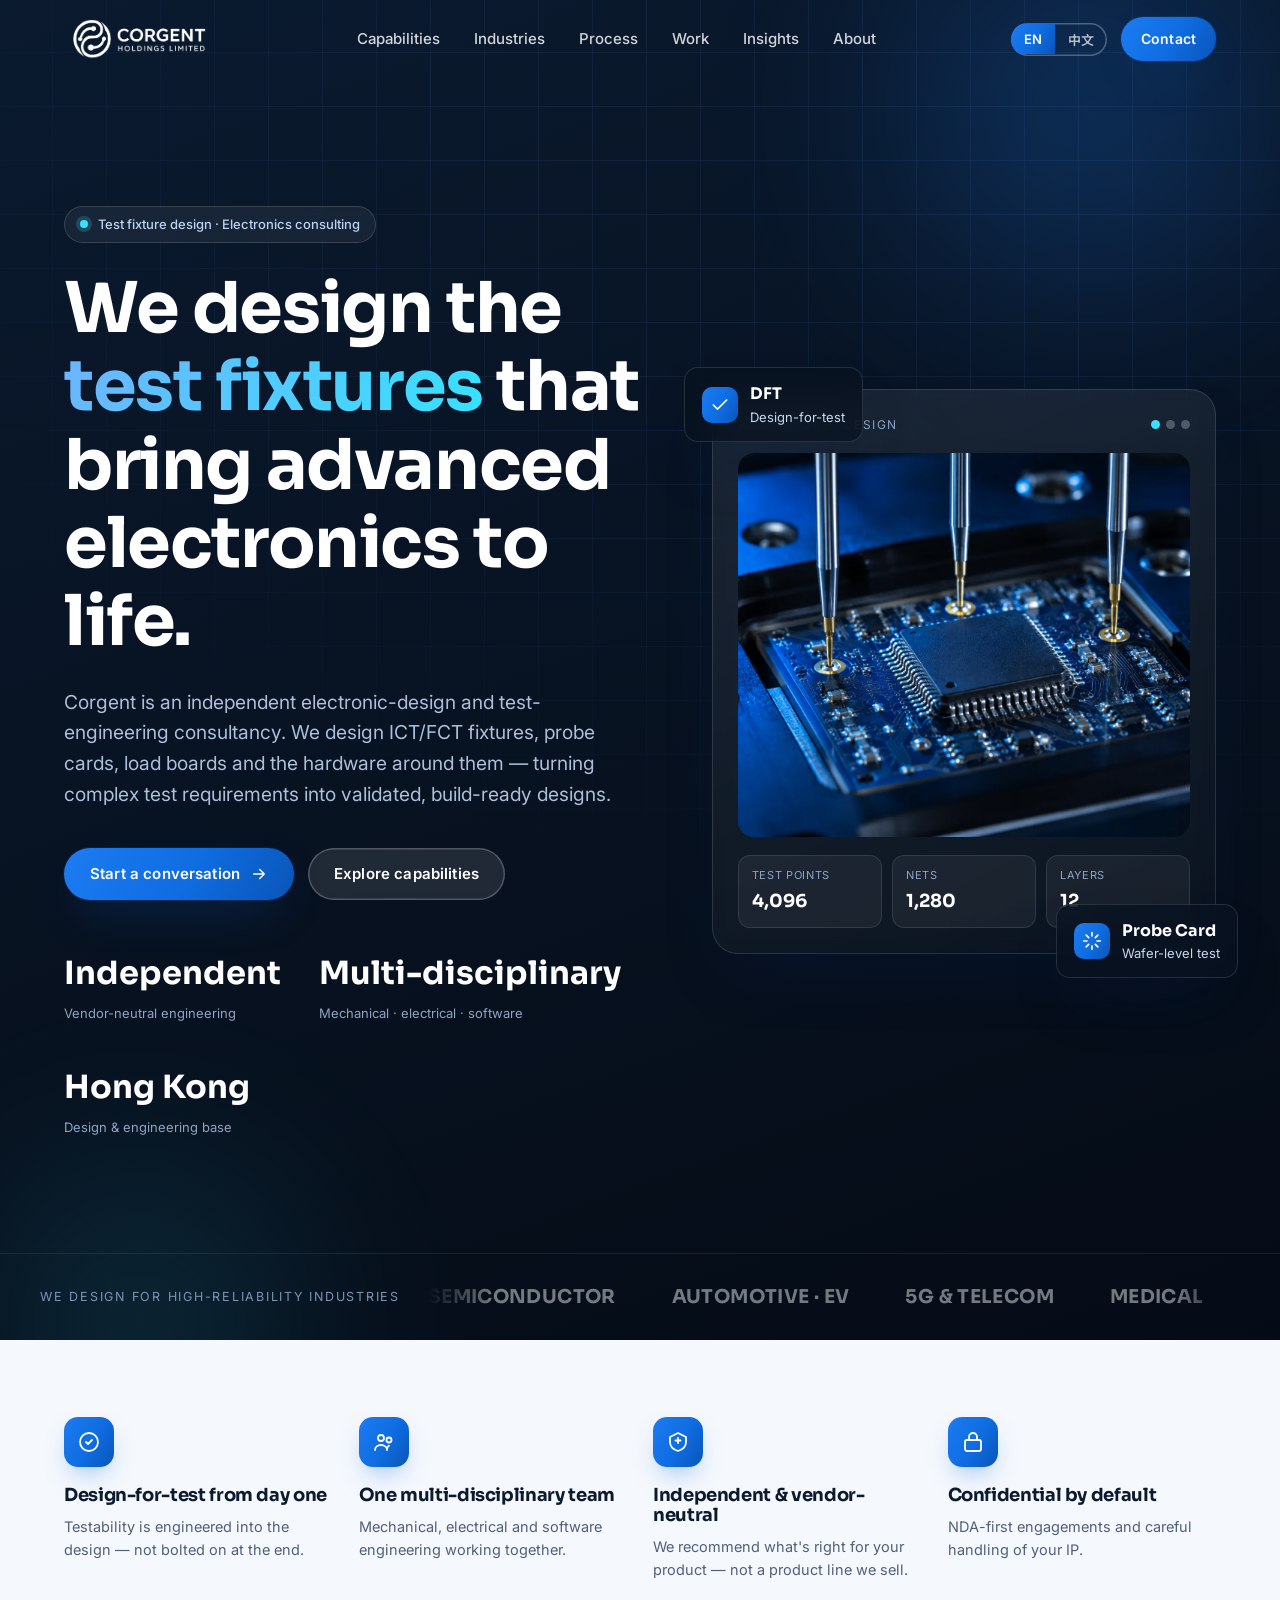
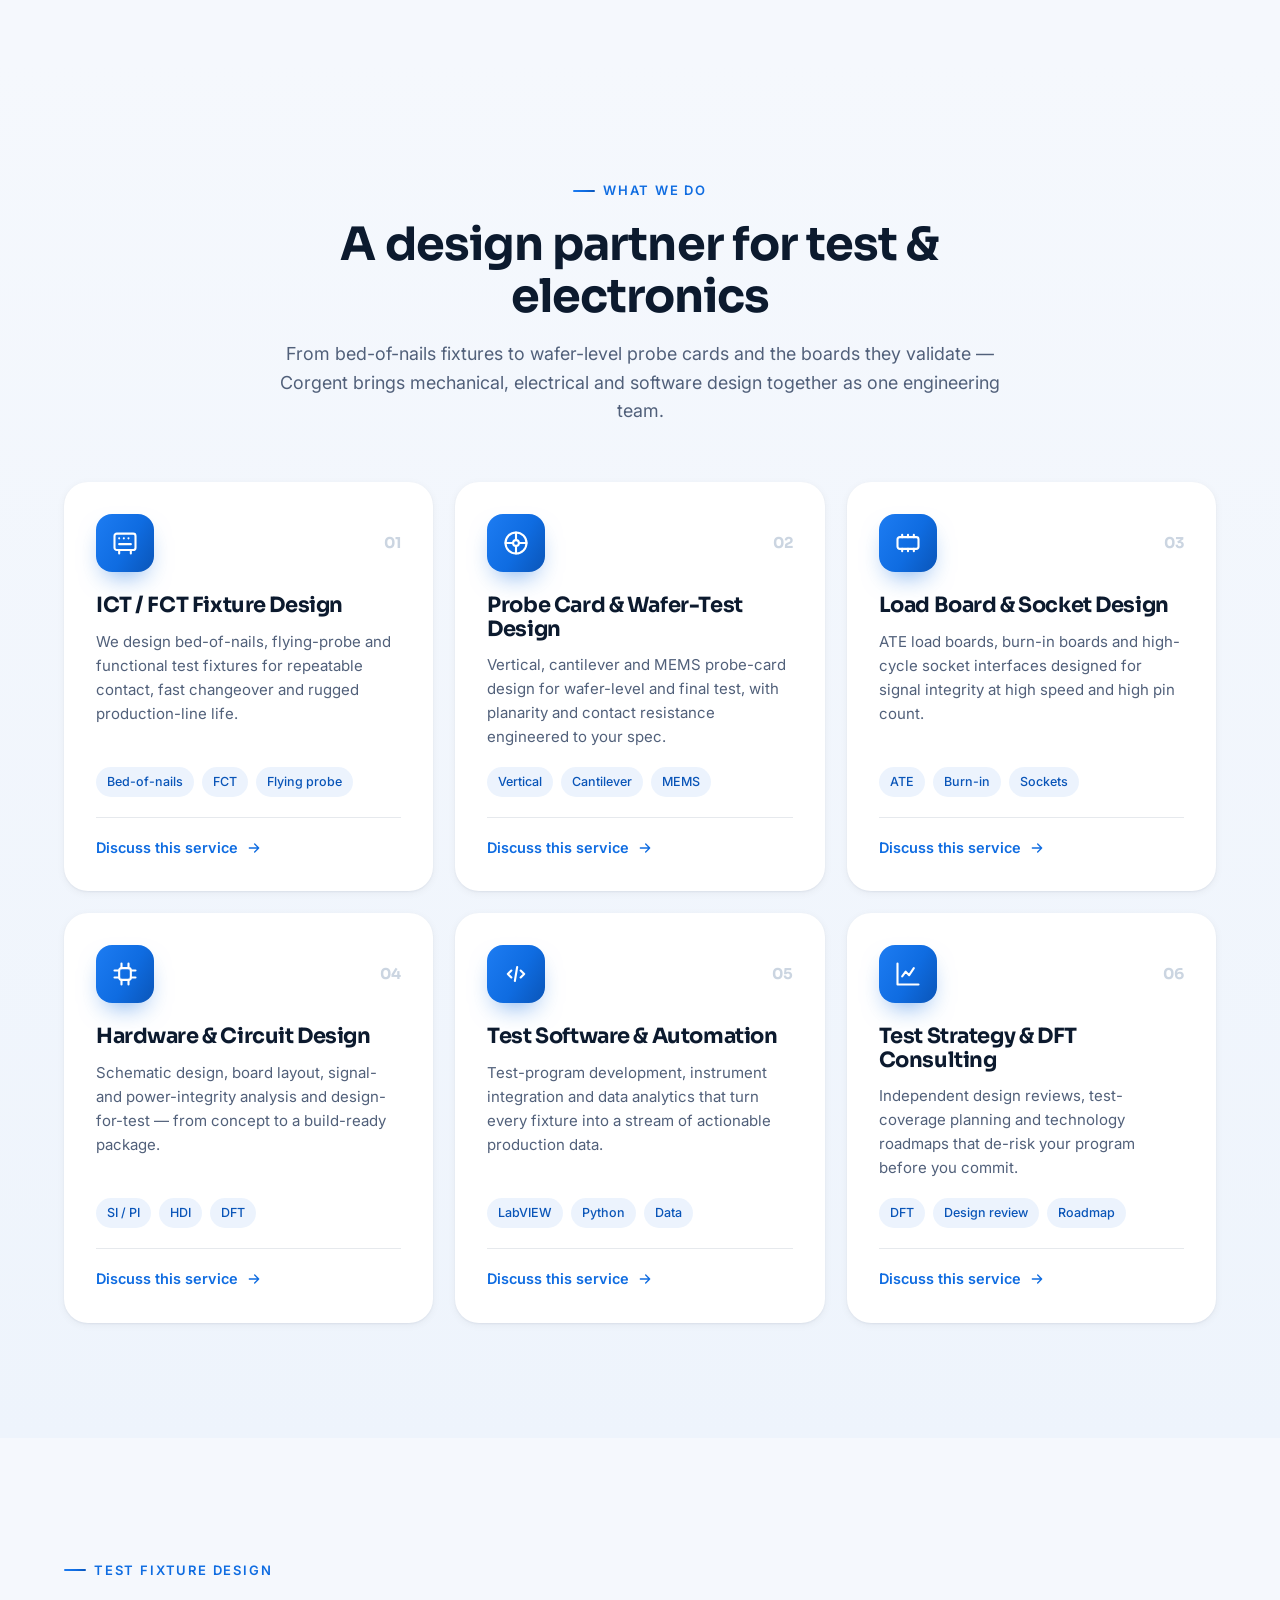
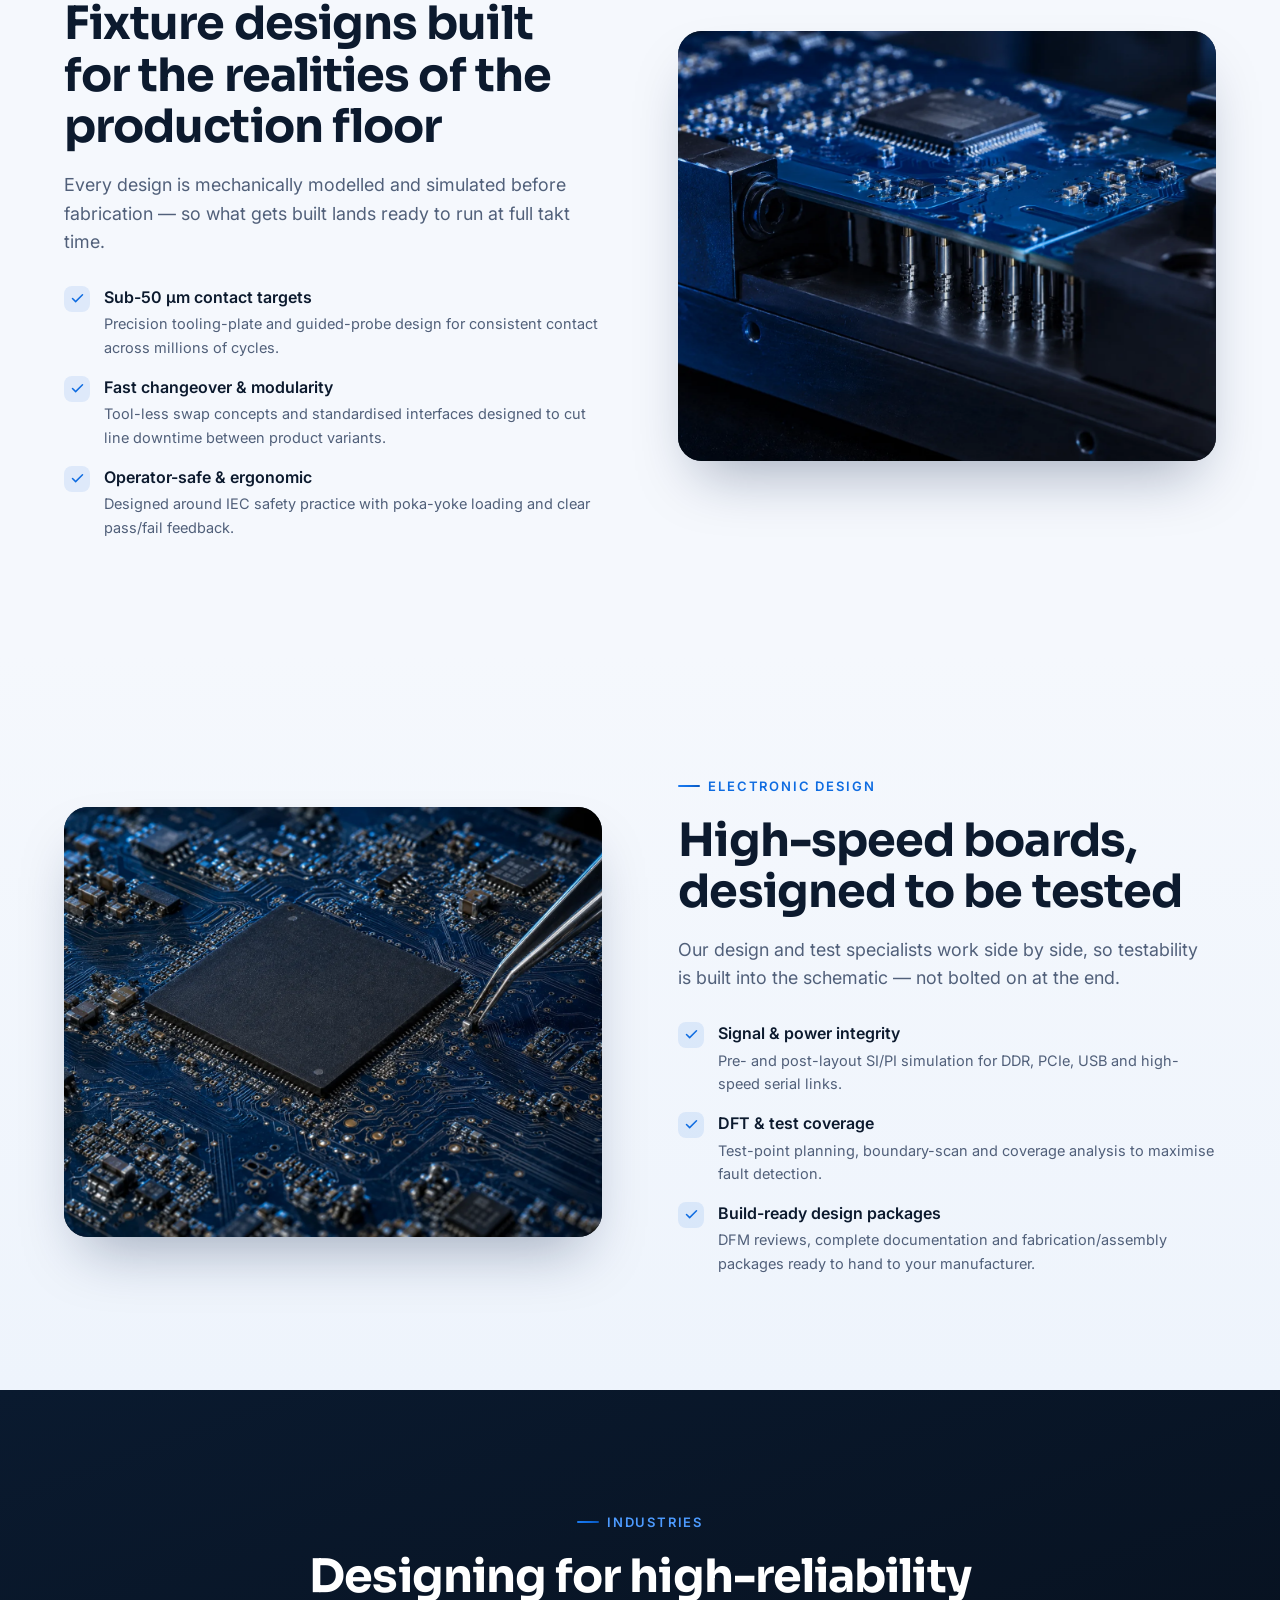
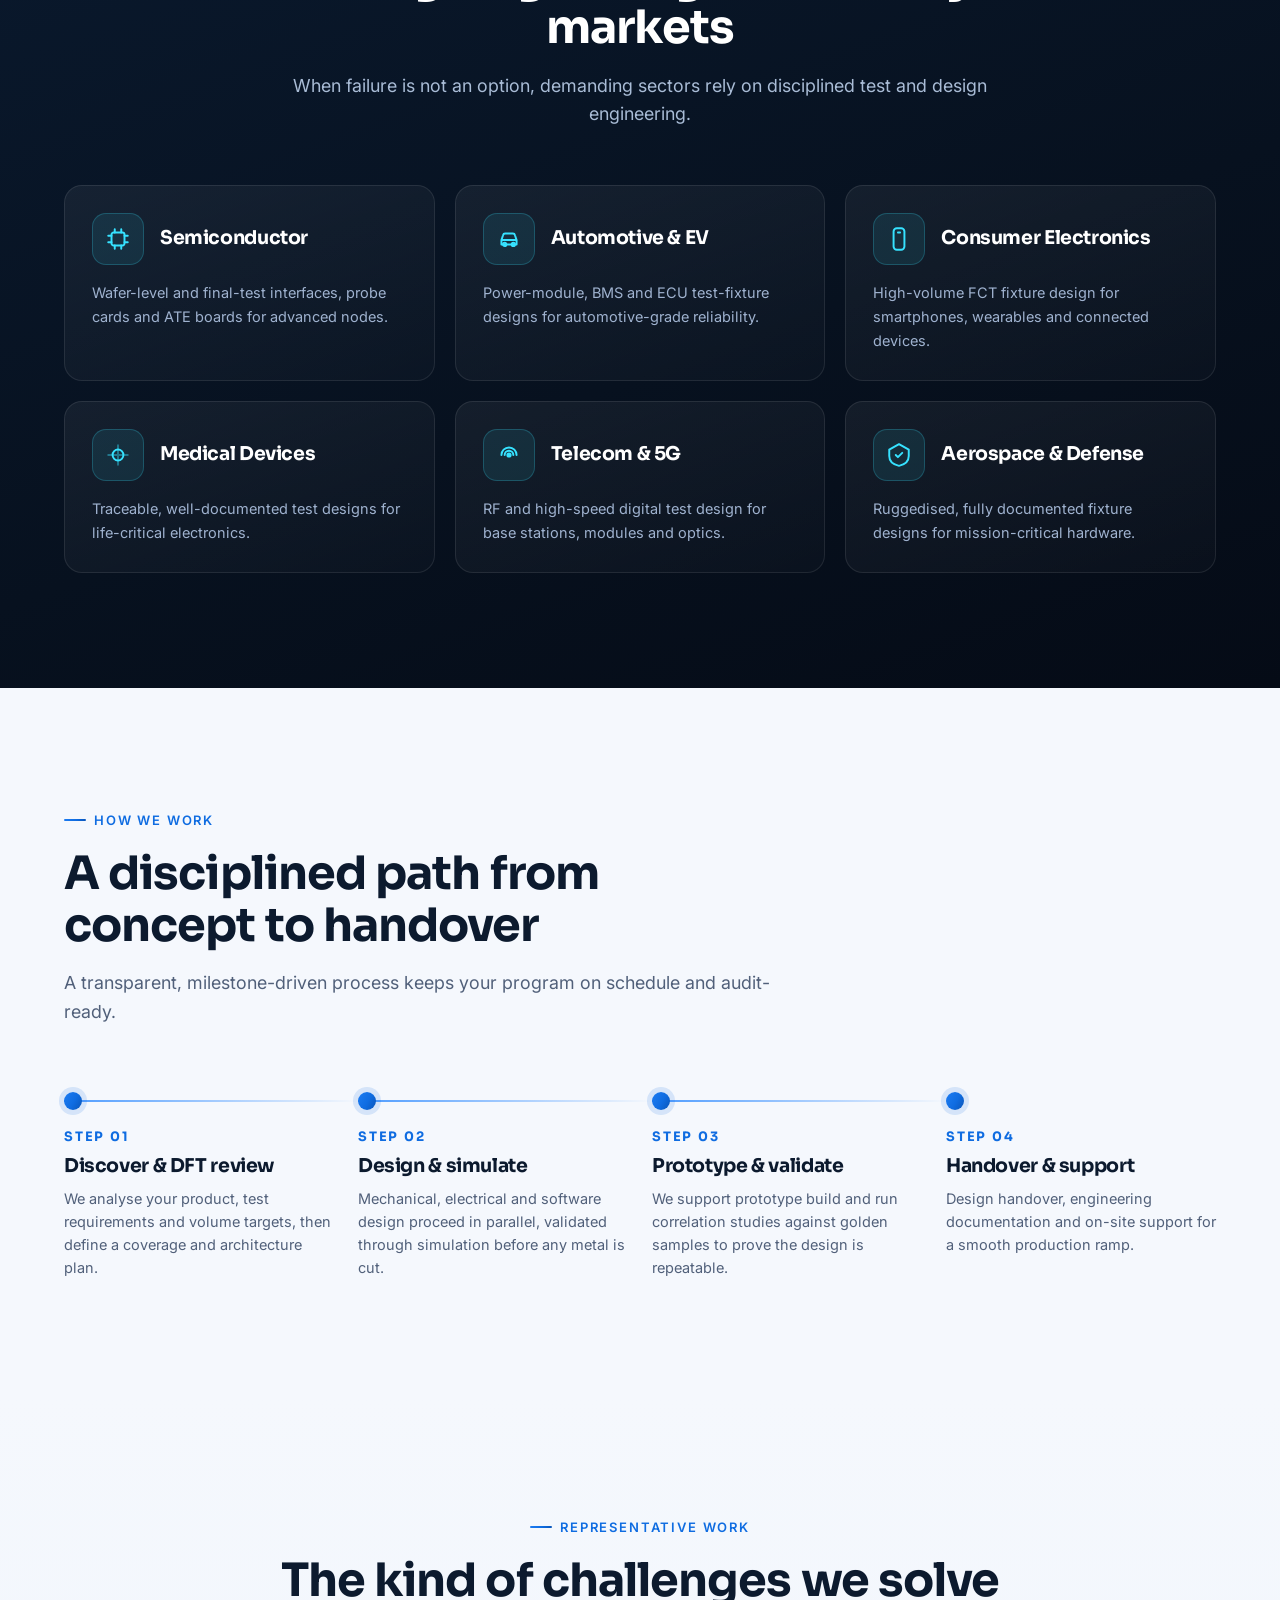
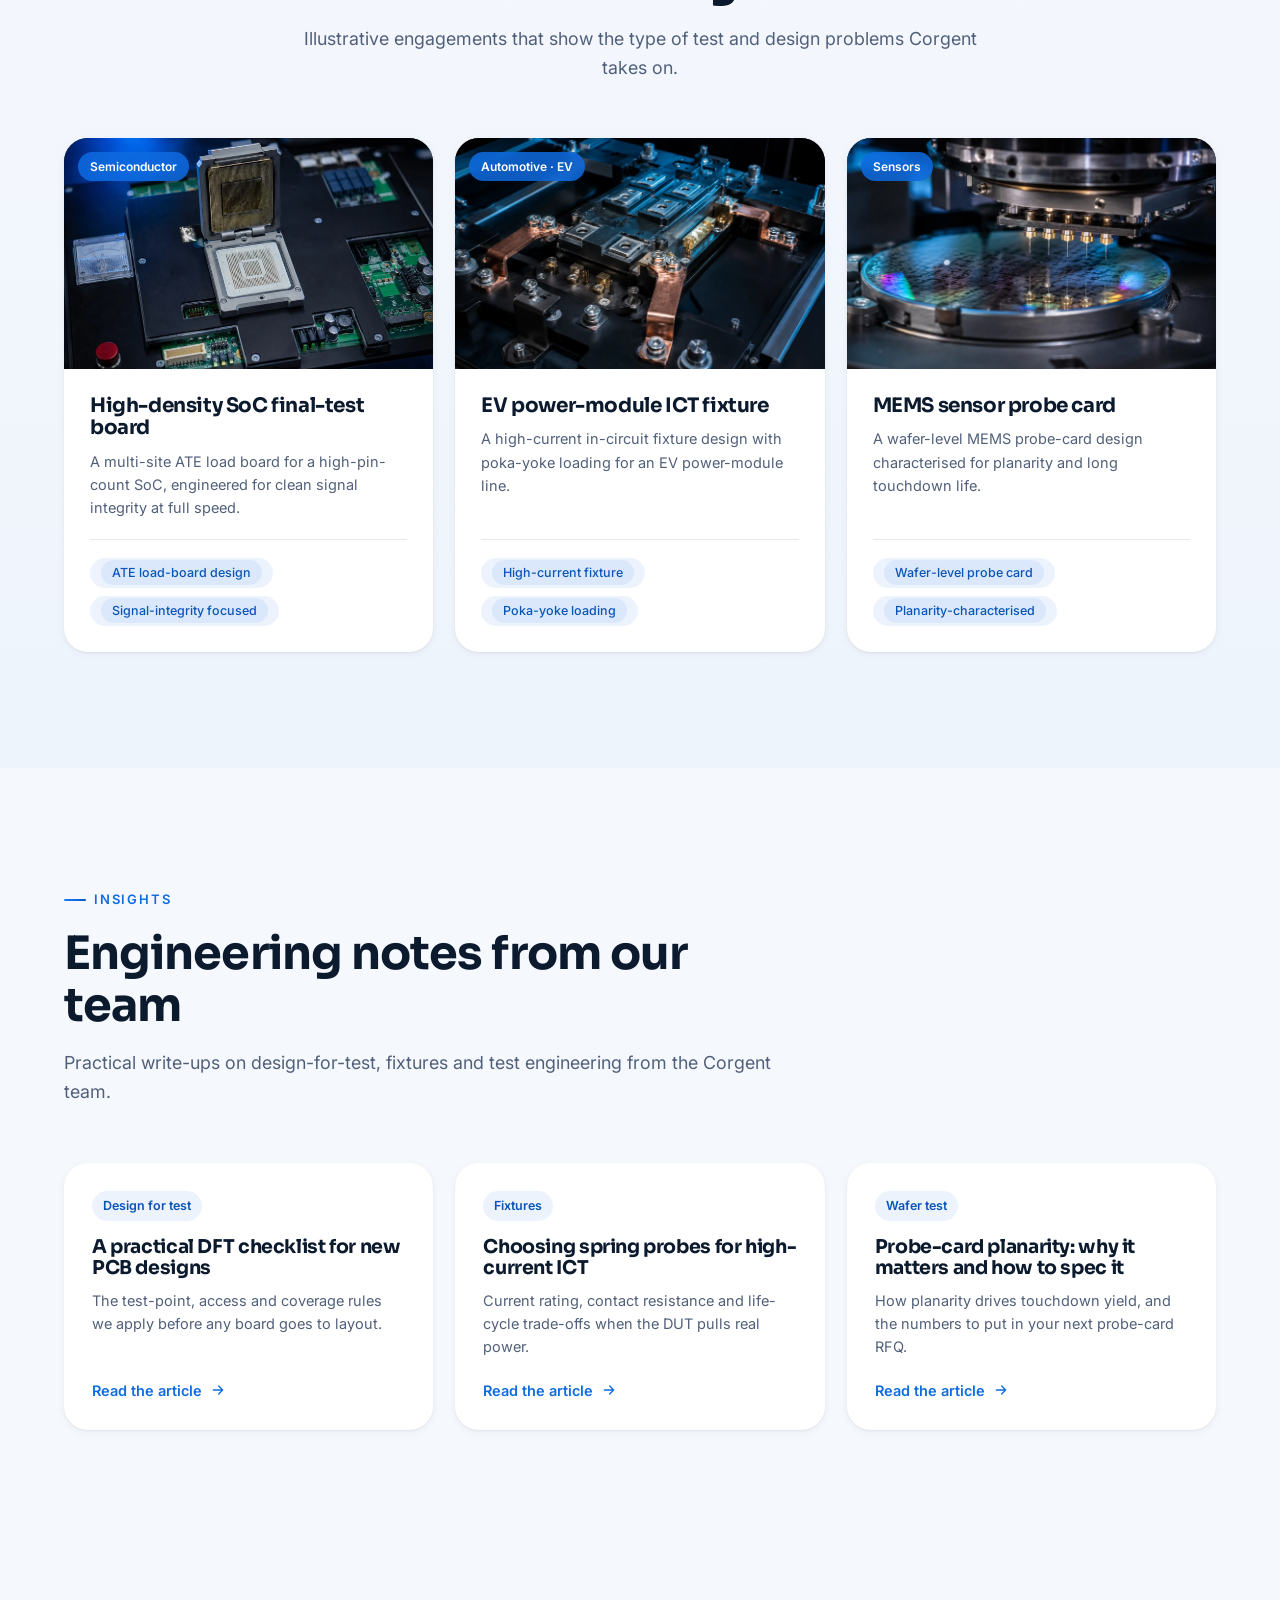
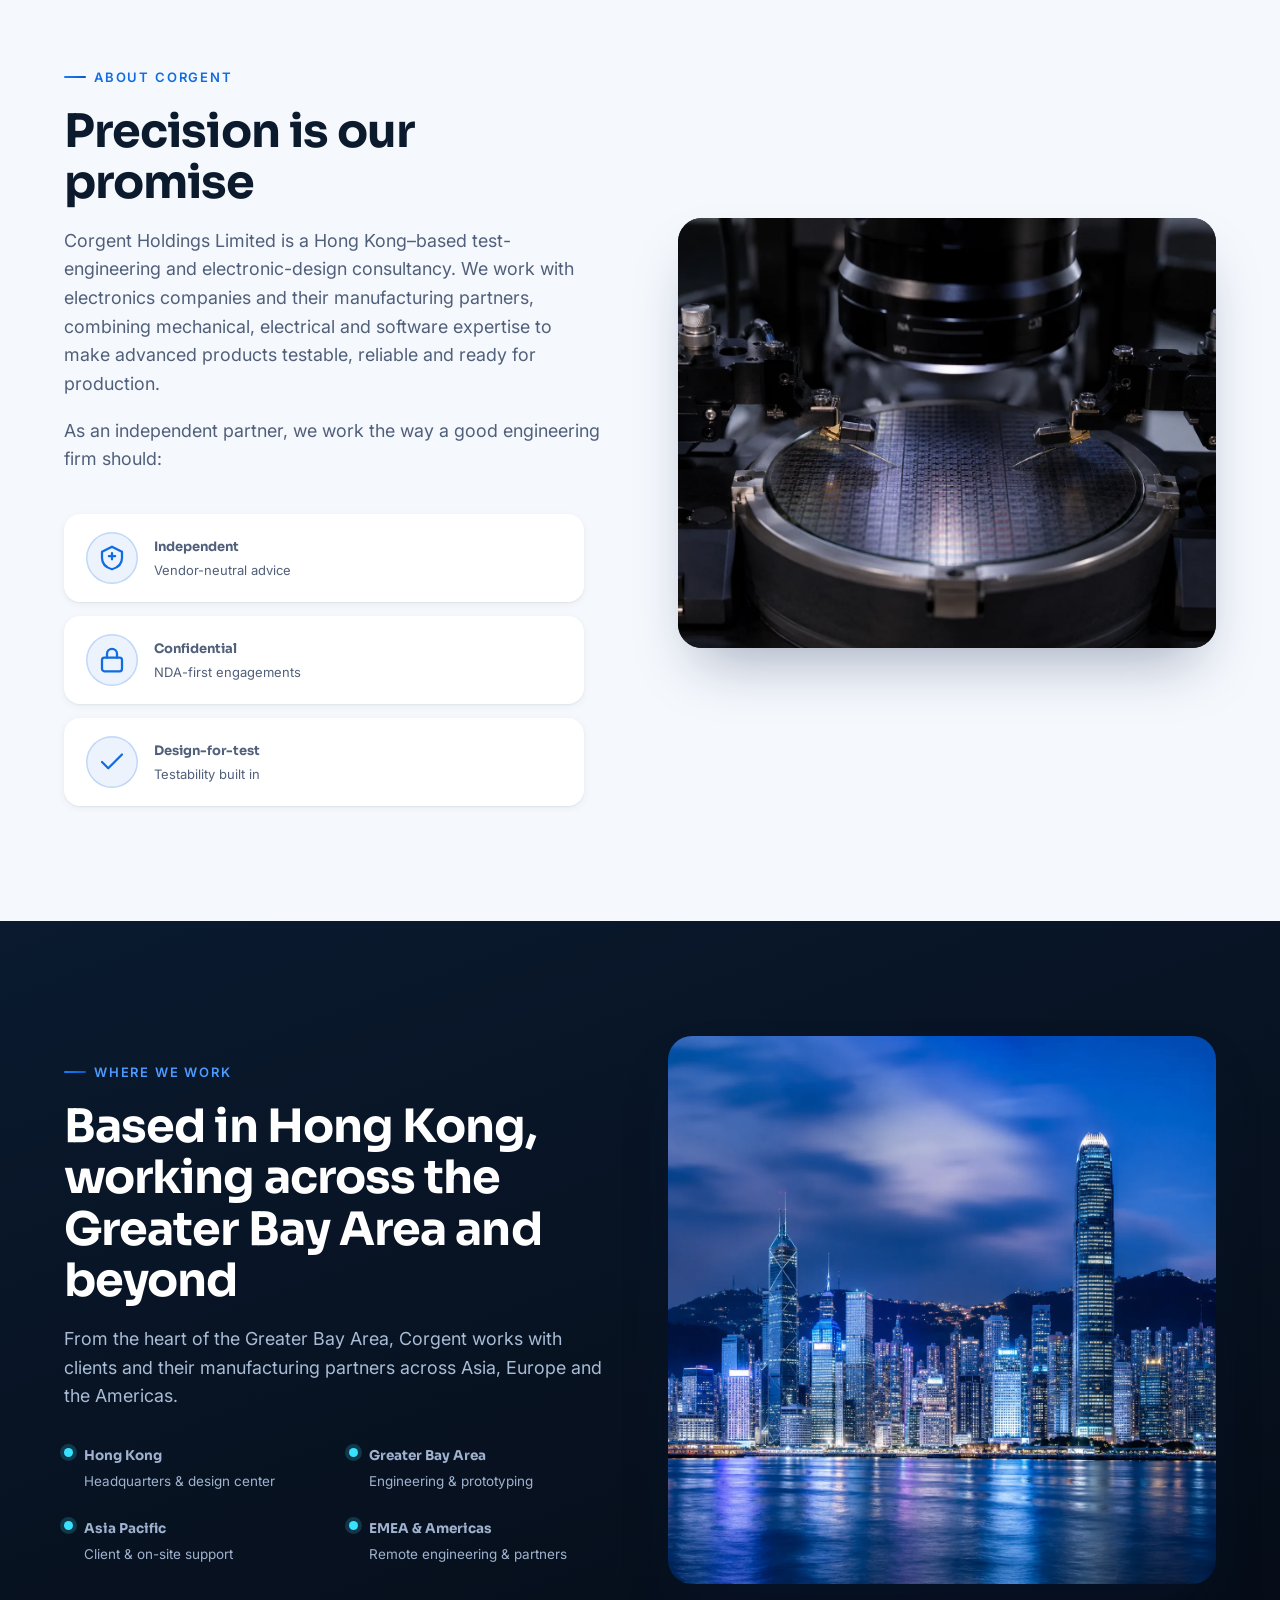
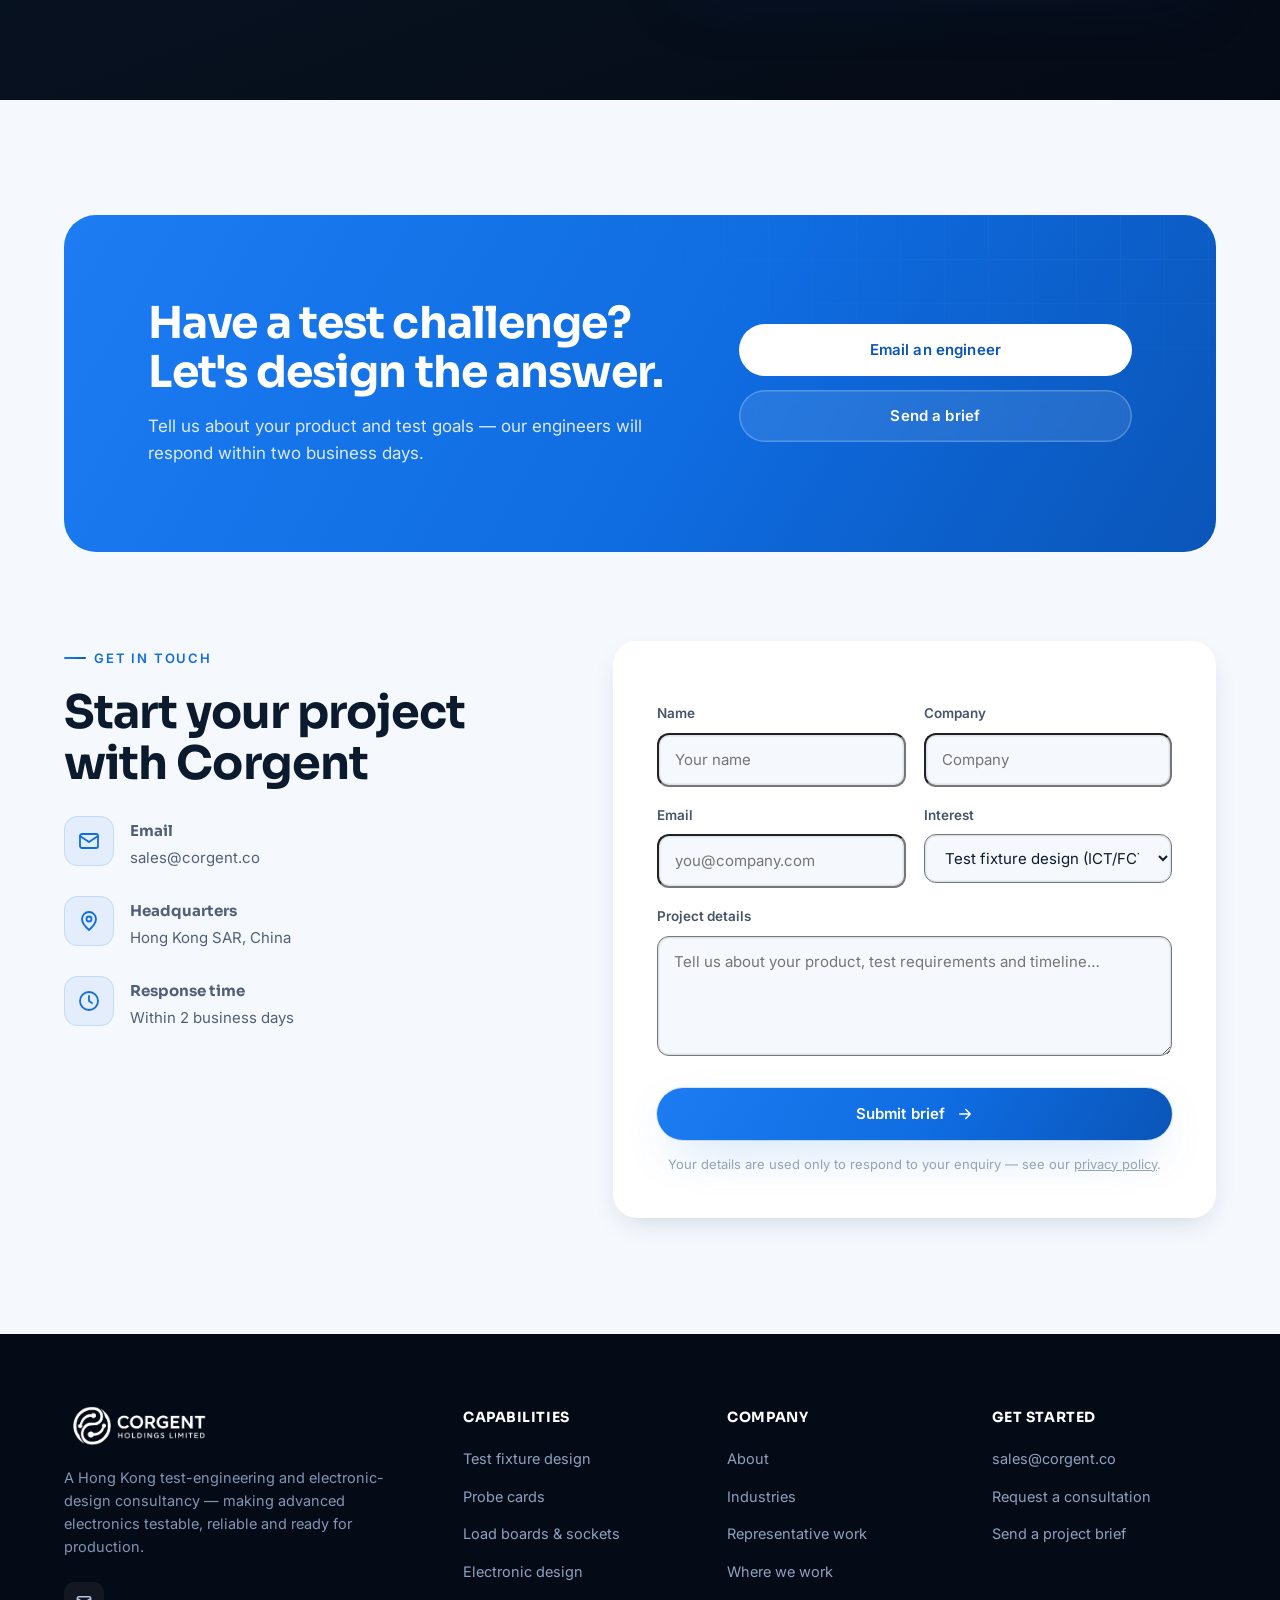
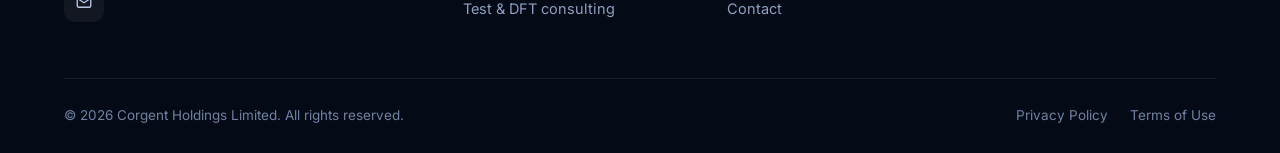
==== commit 255229d7: "SEO: sitemap, robots, canonical, Open Graph and structured data - robots.txt + sitemap.xml (home + 3" ====
--- a/index.html
+++ b/index.html
@@ -9,9 +9,46 @@
   <meta name="author" content="Corgent Holdings Limited" />
   <meta name="google" content="notranslate" />
   <link rel="icon" href="assets/img/favicon.ico" />
+  <link rel="canonical" href="https://www.corgent.co/" />
   <meta property="og:title" content="Corgent Holdings | Test Fixture &amp; Electronic Design Consultancy" />
-  <meta property="og:description" content="An independent test-engineering and electronic-design consultancy based in Hong Kong." />
+  <meta property="og:description" content="An independent test-engineering and electronic-design consultancy based in Hong Kong. ICT/FCT fixtures, probe cards, load boards and design-for-test." />
   <meta property="og:type" content="website" />
+  <meta property="og:url" content="https://www.corgent.co/" />
+  <meta property="og:site_name" content="Corgent Holdings" />
+  <meta property="og:image" content="https://www.corgent.co/assets/img/og-banner.jpg" />
+  <meta property="og:image:width" content="1200" />
+  <meta property="og:image:height" content="630" />
+  <meta name="twitter:card" content="summary_large_image" />
+  <meta name="twitter:title" content="Corgent Holdings | Test Fixture &amp; Electronic Design Consultancy" />
+  <meta name="twitter:description" content="ICT/FCT fixtures, probe cards, load boards and design-for-test consulting from Hong Kong." />
+  <meta name="twitter:image" content="https://www.corgent.co/assets/img/og-banner.jpg" />
+  <script type="application/ld+json">
+  {
+    "@context": "https://schema.org",
+    "@graph": [
+      {
+        "@type": "Organization",
+        "@id": "https://www.corgent.co/#org",
+        "name": "Corgent Holdings Limited",
+        "alternateName": "科進控股有限公司",
+        "url": "https://www.corgent.co/",
+        "logo": "https://www.corgent.co/assets/img/corgent-logo.png",
+        "description": "Independent test-engineering and electronic-design consultancy: ICT/FCT test fixtures, probe cards, ATE load boards, test sockets and design-for-test consulting.",
+        "email": "sales@corgent.co",
+        "address": { "@type": "PostalAddress", "addressRegion": "Hong Kong", "addressCountry": "HK" },
+        "knowsAbout": ["test fixture design", "ICT fixture", "FCT fixture", "probe card", "ATE load board", "test socket", "design for test", "signal integrity", "测试治具设计", "探针卡", "负载板"]
+      },
+      {
+        "@type": "WebSite",
+        "@id": "https://www.corgent.co/#website",
+        "url": "https://www.corgent.co/",
+        "name": "Corgent Holdings",
+        "publisher": { "@id": "https://www.corgent.co/#org" },
+        "inLanguage": ["en", "zh"]
+      }
+    ]
+  }
+  </script>
   <link rel="preconnect" href="https://fonts.googleapis.com" />
   <link rel="preconnect" href="https://fonts.gstatic.com" crossorigin />
   <link href="https://fonts.googleapis.com/css2?family=Sora:wght@400;500;600;700;800&family=Inter:wght@400;500;600;700&family=Noto+Sans+SC:wght@400;500;700&display=swap" rel="stylesheet" />
